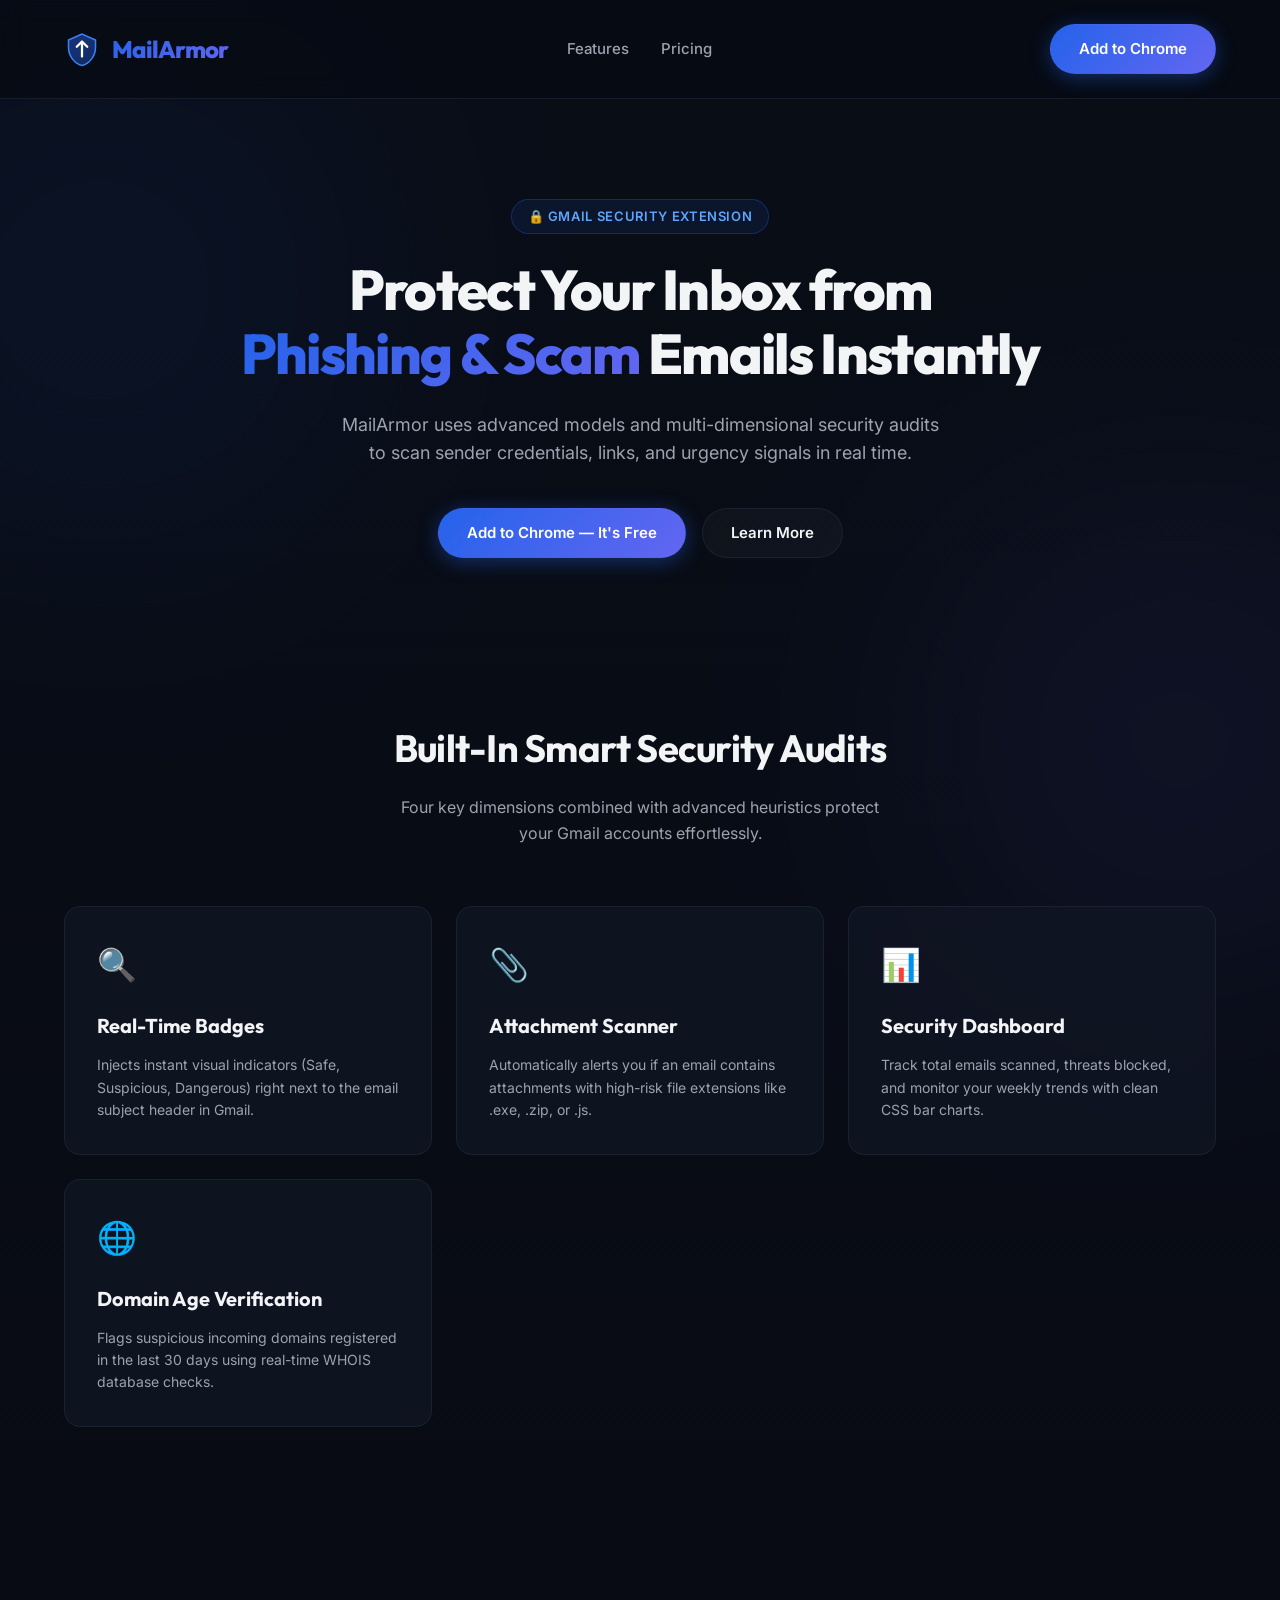
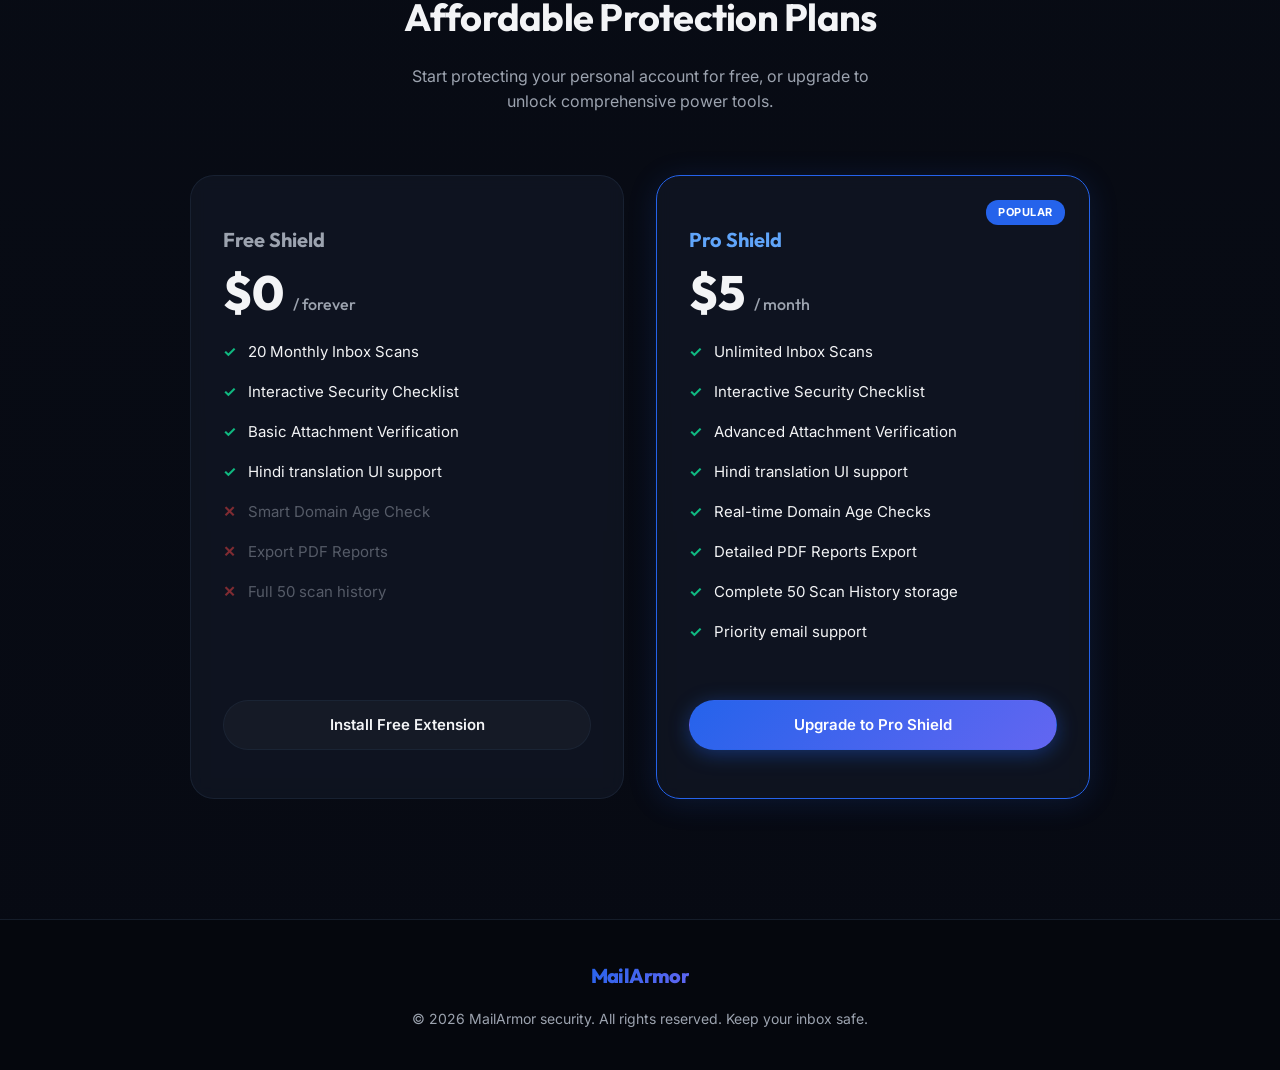
==== docs/index.html @ 64c12f0b "Initial commit: MailArmor extension and backend" ====
<!DOCTYPE html>
<html lang="en">
<head>
  <meta charset="UTF-8">
  <meta name="viewport" content="width=device-width, initial-scale=1.0">
  <title>MailArmor | Shield Your Gmail Inbox From Phishing</title>
  <!-- Google Fonts: Inter & Outfit -->
  <link rel="preconnect" href="https://fonts.googleapis.com">
  <link rel="preconnect" href="https://fonts.gstatic.com" crossorigin>
  <link href="https://fonts.googleapis.com/css2?family=Inter:wght@300;400;500;600;700&family=Outfit:wght@400;600;700;800&display=swap" rel="stylesheet">
  
  <style>
    /* Styling tokens */
    :root {
      --font-main: 'Inter', sans-serif;
      --font-display: 'Outfit', sans-serif;
      --bg-dark: #070a13;
      --bg-card: rgba(18, 24, 38, 0.7);
      --primary: #2563eb;
      --primary-glow: rgba(37, 99, 235, 0.4);
      --accent: #6366f1;
      --accent-glow: rgba(99, 102, 241, 0.3);
      --text-main: #f3f4f6;
      --text-muted: #9ca3af;
      --border: rgba(33, 44, 62, 0.6);
      --gradient-primary: linear-gradient(135deg, #2563eb 0%, #6366f1 100%);
      --gradient-dark: linear-gradient(180deg, #090d16 0%, #070a13 100%);
      --radius-lg: 24px;
      --radius-md: 16px;
      --transition: all 0.3s cubic-bezier(0.4, 0, 0.2, 1);
    }

    * {
      box-sizing: border-box;
      margin: 0;
      padding: 0;
      scroll-behavior: smooth;
    }

    body {
      background-color: var(--bg-dark);
      background-image: var(--gradient-dark);
      color: var(--text-main);
      font-family: var(--font-main);
      line-height: 1.6;
      overflow-x: hidden;
    }

    /* Glow overlays for premium aesthetics */
    .glow-blob {
      position: absolute;
      width: 400px;
      height: 400px;
      border-radius: 50%;
      background: var(--primary);
      filter: blur(150px);
      opacity: 0.15;
      pointer-events: none;
      z-index: 0;
    }
    .blob-1 { top: 10%; left: -100px; }
    .blob-2 { top: 60%; right: -100px; background: var(--accent); }

    /* Container */
    .container {
      width: 100%;
      max-width: 1200px;
      margin: 0 auto;
      padding: 0 24px;
      position: relative;
      z-index: 1;
    }

    /* Header styling */
    header {
      padding: 24px 0;
      border-bottom: 1px solid var(--border);
      backdrop-filter: blur(12px);
      position: sticky;
      top: 0;
      z-index: 100;
      background: rgba(7, 10, 19, 0.8);
    }

    .header-nav {
      display: flex;
      justify-content: space-between;
      align-items: center;
    }

    .brand {
      display: flex;
      align-items: center;
      gap: 12px;
      text-decoration: none;
    }

    .brand-logo {
      width: 36px;
      height: 36px;
    }

    .brand-name {
      font-family: var(--font-display);
      font-size: 24px;
      font-weight: 800;
      background: var(--gradient-primary);
      -webkit-background-clip: text;
      -webkit-text-fill-color: transparent;
      letter-spacing: -0.03em;
    }

    .nav-links {
      display: flex;
      gap: 32px;
      list-style: none;
    }

    .nav-links a {
      color: var(--text-muted);
      text-decoration: none;
      font-weight: 500;
      font-size: 15px;
      transition: var(--transition);
    }

    .nav-links a:hover {
      color: var(--text-main);
    }

    .btn {
      display: inline-flex;
      align-items: center;
      justify-content: center;
      padding: 12px 28px;
      font-size: 15px;
      font-weight: 600;
      border-radius: 30px;
      text-decoration: none;
      transition: var(--transition);
      cursor: pointer;
      border: 1px solid transparent;
    }

    .btn-primary {
      background: var(--gradient-primary);
      color: #fff;
      box-shadow: 0 4px 20px var(--primary-glow);
    }

    .btn-primary:hover {
      transform: translateY(-2px);
      box-shadow: 0 8px 30px var(--primary-glow);
    }

    .btn-outline {
      border-color: var(--border);
      background: rgba(255, 255, 255, 0.03);
      color: var(--text-main);
    }

    .btn-outline:hover {
      background: rgba(255, 255, 255, 0.08);
      border-color: var(--text-muted);
      transform: translateY(-2px);
    }

    /* Hero Section */
    .hero {
      padding: 100px 0 80px;
      text-align: center;
    }

    .hero-tag {
      display: inline-flex;
      align-items: center;
      gap: 8px;
      padding: 6px 16px;
      background: rgba(37, 99, 235, 0.1);
      border: 1px solid rgba(37, 99, 235, 0.3);
      border-radius: 20px;
      font-size: 13px;
      font-weight: 600;
      color: #60a5fa;
      margin-bottom: 24px;
      text-transform: uppercase;
      letter-spacing: 0.05em;
    }

    .hero-title {
      font-family: var(--font-display);
      font-size: 56px;
      font-weight: 800;
      line-height: 1.15;
      letter-spacing: -0.03em;
      max-width: 800px;
      margin: 0 auto 24px;
    }

    .hero-title span {
      background: var(--gradient-primary);
      -webkit-background-clip: text;
      -webkit-text-fill-color: transparent;
    }

    .hero-desc {
      font-size: 18px;
      color: var(--text-muted);
      max-width: 600px;
      margin: 0 auto 40px;
    }

    .hero-cta {
      display: flex;
      justify-content: center;
      gap: 16px;
    }

    /* Features Section */
    .features {
      padding: 80px 0;
    }

    .section-header {
      text-align: center;
      margin-bottom: 60px;
    }

    .section-title {
      font-family: var(--font-display);
      font-size: 38px;
      font-weight: 700;
      letter-spacing: -0.02em;
      margin-bottom: 16px;
    }

    .section-desc {
      font-size: 16px;
      color: var(--text-muted);
      max-width: 500px;
      margin: 0 auto;
    }

    .features-grid {
      display: grid;
      grid-template-columns: repeat(auto-fit, minmax(280px, 1fr));
      gap: 24px;
    }

    .feature-card {
      background: var(--bg-card);
      border: 1px solid var(--border);
      border-radius: var(--radius-md);
      padding: 32px;
      transition: var(--transition);
      backdrop-filter: blur(8px);
      position: relative;
      overflow: hidden;
    }

    .feature-card::before {
      content: '';
      position: absolute;
      top: 0;
      left: 0;
      width: 100%;
      height: 2px;
      background: var(--gradient-primary);
      opacity: 0;
      transition: var(--transition);
    }

    .feature-card:hover {
      transform: translateY(-6px);
      border-color: rgba(99, 102, 241, 0.4);
      box-shadow: 0 12px 30px rgba(0, 0, 0, 0.4);
    }

    .feature-card:hover::before {
      opacity: 1;
    }

    .feature-icon {
      font-size: 32px;
      margin-bottom: 20px;
    }

    .feature-card-title {
      font-family: var(--font-display);
      font-size: 20px;
      font-weight: 700;
      margin-bottom: 12px;
    }

    .feature-card-desc {
      color: var(--text-muted);
      font-size: 14px;
    }

    /* Pricing Section */
    .pricing {
      padding: 80px 0 120px;
    }

    .pricing-grid {
      display: grid;
      grid-template-columns: repeat(auto-fit, minmax(320px, 1fr));
      gap: 32px;
      max-width: 900px;
      margin: 0 auto;
    }

    .pricing-card {
      background: var(--bg-card);
      border: 1px solid var(--border);
      border-radius: var(--radius-lg);
      padding: 48px 32px;
      position: relative;
      display: flex;
      flex-direction: column;
      backdrop-filter: blur(8px);
      transition: var(--transition);
    }

    .pricing-card:hover {
      border-color: rgba(99, 102, 241, 0.3);
      box-shadow: 0 12px 30px rgba(0, 0, 0, 0.3);
    }

    .pricing-card.premium-tier {
      border-color: var(--primary);
      box-shadow: 0 4px 30px rgba(37, 99, 235, 0.15);
    }

    .pricing-card.premium-tier::after {
      content: 'POPULAR';
      position: absolute;
      top: 24px;
      right: 24px;
      background: var(--primary);
      color: #fff;
      font-size: 11px;
      font-weight: 700;
      padding: 4px 12px;
      border-radius: 12px;
      letter-spacing: 0.05em;
    }

    .tier-name {
      font-family: var(--font-display);
      font-size: 20px;
      font-weight: 700;
      color: var(--text-muted);
      margin-bottom: 12px;
    }

    .pricing-card.premium-tier .tier-name {
      color: #60a5fa;
    }

    .tier-price {
      font-family: var(--font-display);
      font-size: 48px;
      font-weight: 800;
      line-height: 1;
      margin-bottom: 24px;
    }

    .tier-price span {
      font-size: 16px;
      font-weight: 500;
      color: var(--text-muted);
    }

    .tier-features {
      list-style: none;
      margin-bottom: 40px;
      flex-grow: 1;
    }

    .tier-features li {
      margin-bottom: 16px;
      font-size: 15px;
      color: var(--text-main);
      display: flex;
      align-items: center;
      gap: 12px;
    }

    .tier-features li::before {
      content: '✓';
      color: #10b981;
      font-weight: 700;
    }

    .pricing-card.free-tier .tier-features li.pro-only {
      color: var(--text-muted);
      opacity: 0.5;
    }

    .pricing-card.free-tier .tier-features li.pro-only::before {
      content: '✕';
      color: #ef4444;
    }

    /* Footer styling */
    footer {
      border-top: 1px solid var(--border);
      padding: 40px 0;
      text-align: center;
      color: var(--text-muted);
      font-size: 14px;
      background: rgba(5, 7, 13, 0.9);
    }

    footer p {
      margin-top: 12px;
    }

    /* Responsive adjustments */
    @media (max-width: 768px) {
      .hero-title {
        font-size: 40px;
      }
      .nav-links {
        display: none;
      }
      .pricing-grid {
        grid-template-columns: 1fr;
      }
    }
  </style>
</head>
<body>
  <div class="glow-blob blob-1"></div>
  <div class="glow-blob blob-2"></div>

  <!-- Header Area -->
  <header>
    <div class="container header-nav">
      <a href="#" class="brand">
        <!-- We use an inline SVG for the logo that fits dark theme perfectly -->
        <svg class="brand-logo" viewBox="0 0 48 48" fill="none" xmlns="http://www.w3.org/2000/svg">
          <path d="M24 4L6 12V22C6 33 13.7 43.3 24 46C34.3 43.3 42 33 42 22V12L24 4Z" fill="url(#logo-grad)" stroke="#3b82f6" stroke-width="2"/>
          <path d="M24 14V34M17 21L24 14L31 21" stroke="#ffffff" stroke-width="3" stroke-linecap="round" stroke-linejoin="round"/>
          <defs>
            <linearGradient id="logo-grad" x1="6" y1="4" x2="42" y2="46" gradientUnits="userSpaceOnUse">
              <stop stop-color="#1e3a8a" stop-opacity="0.8"/>
              <stop offset="1" stop-color="#2563eb" stop-opacity="0.3"/>
            </linearGradient>
          </defs>
        </svg>
        <span class="brand-name">MailArmor</span>
      </a>
      
      <ul class="nav-links">
        <li><a href="#features">Features</a></li>
        <li><a href="#pricing">Pricing</a></li>
      </ul>

      <a href="#pricing" class="btn btn-primary">Add to Chrome</a>
    </div>
  </header>

  <!-- Hero Section -->
  <section class="hero">
    <div class="container">
      <div class="hero-tag">🔒 Gmail Security Extension</div>
      <h1 class="hero-title">Protect Your Inbox from <span>Phishing & Scam</span> Emails Instantly</h1>
      <p class="hero-desc">
        MailArmor uses advanced models and multi-dimensional security audits to scan sender credentials, links, and urgency signals in real time.
      </p>
      <div class="hero-cta">
        <a href="#pricing" class="btn btn-primary">Add to Chrome — It's Free</a>
        <a href="#features" class="btn btn-outline">Learn More</a>
      </div>
    </div>
  </section>

  <!-- Features Section -->
  <section id="features" class="features">
    <div class="container">
      <div class="section-header">
        <h2 class="section-title">Built-In Smart Security Audits</h2>
        <p class="section-desc">Four key dimensions combined with advanced heuristics protect your Gmail accounts effortlessly.</p>
      </div>

      <div class="features-grid">
        <!-- Feature 1 -->
        <div class="feature-card">
          <div class="feature-icon">🔍</div>
          <h3 class="feature-card-title">Real-Time Badges</h3>
          <p class="feature-card-desc">Injects instant visual indicators (Safe, Suspicious, Dangerous) right next to the email subject header in Gmail.</p>
        </div>

        <!-- Feature 2 -->
        <div class="feature-card">
          <div class="feature-icon">📎</div>
          <h3 class="feature-card-title">Attachment Scanner</h3>
          <p class="feature-card-desc">Automatically alerts you if an email contains attachments with high-risk file extensions like .exe, .zip, or .js.</p>
        </div>

        <!-- Feature 3 -->
        <div class="feature-card">
          <div class="feature-icon">📊</div>
          <h3 class="feature-card-title">Security Dashboard</h3>
          <p class="feature-card-desc">Track total emails scanned, threats blocked, and monitor your weekly trends with clean CSS bar charts.</p>
        </div>

        <!-- Feature 4 -->
        <div class="feature-card">
          <div class="feature-icon">🌐</div>
          <h3 class="feature-card-title">Domain Age Verification</h3>
          <p class="feature-card-desc">Flags suspicious incoming domains registered in the last 30 days using real-time WHOIS database checks.</p>
        </div>
      </div>
    </div>
  </section>

  <!-- Pricing Section -->
  <section id="pricing" class="pricing">
    <div class="container">
      <div class="section-header">
        <h2 class="section-title">Affordable Protection Plans</h2>
        <p class="section-desc">Start protecting your personal account for free, or upgrade to unlock comprehensive power tools.</p>
      </div>

      <div class="pricing-grid">
        <!-- Free Tier -->
        <div class="pricing-card free-tier">
          <h3 class="tier-name">Free Shield</h3>
          <div class="tier-price">$0 <span>/ forever</span></div>
          <ul class="tier-features">
            <li>20 Monthly Inbox Scans</li>
            <li>Interactive Security Checklist</li>
            <li>Basic Attachment Verification</li>
            <li>Hindi translation UI support</li>
            <li class="pro-only">Smart Domain Age Check</li>
            <li class="pro-only">Export PDF Reports</li>
            <li class="pro-only">Full 50 scan history</li>
          </ul>
          <a href="#" class="btn btn-outline" style="margin-top: auto;">Install Free Extension</a>
        </div>

        <!-- Pro Tier -->
        <div class="pricing-card premium-tier">
          <h3 class="tier-name">Pro Shield</h3>
          <div class="tier-price">$5 <span>/ month</span></div>
          <ul class="tier-features">
            <li>Unlimited Inbox Scans</li>
            <li>Interactive Security Checklist</li>
            <li>Advanced Attachment Verification</li>
            <li>Hindi translation UI support</li>
            <li>Real-time Domain Age Checks</li>
            <li>Detailed PDF Reports Export</li>
            <li>Complete 50 Scan History storage</li>
            <li>Priority email support</li>
          </ul>
          <a href="#" class="btn btn-primary" style="margin-top: auto;">Upgrade to Pro Shield</a>
        </div>
      </div>
    </div>
  </section>

  <!-- Footer -->
  <footer>
    <div class="container">
      <div class="brand" style="justify-content: center; margin-bottom: 16px;">
        <span class="brand-name" style="font-size: 20px;">MailArmor</span>
      </div>
      <p>&copy; 2026 MailArmor security. All rights reserved. Keep your inbox safe.</p>
    </div>
  </footer>
</body>
</html>
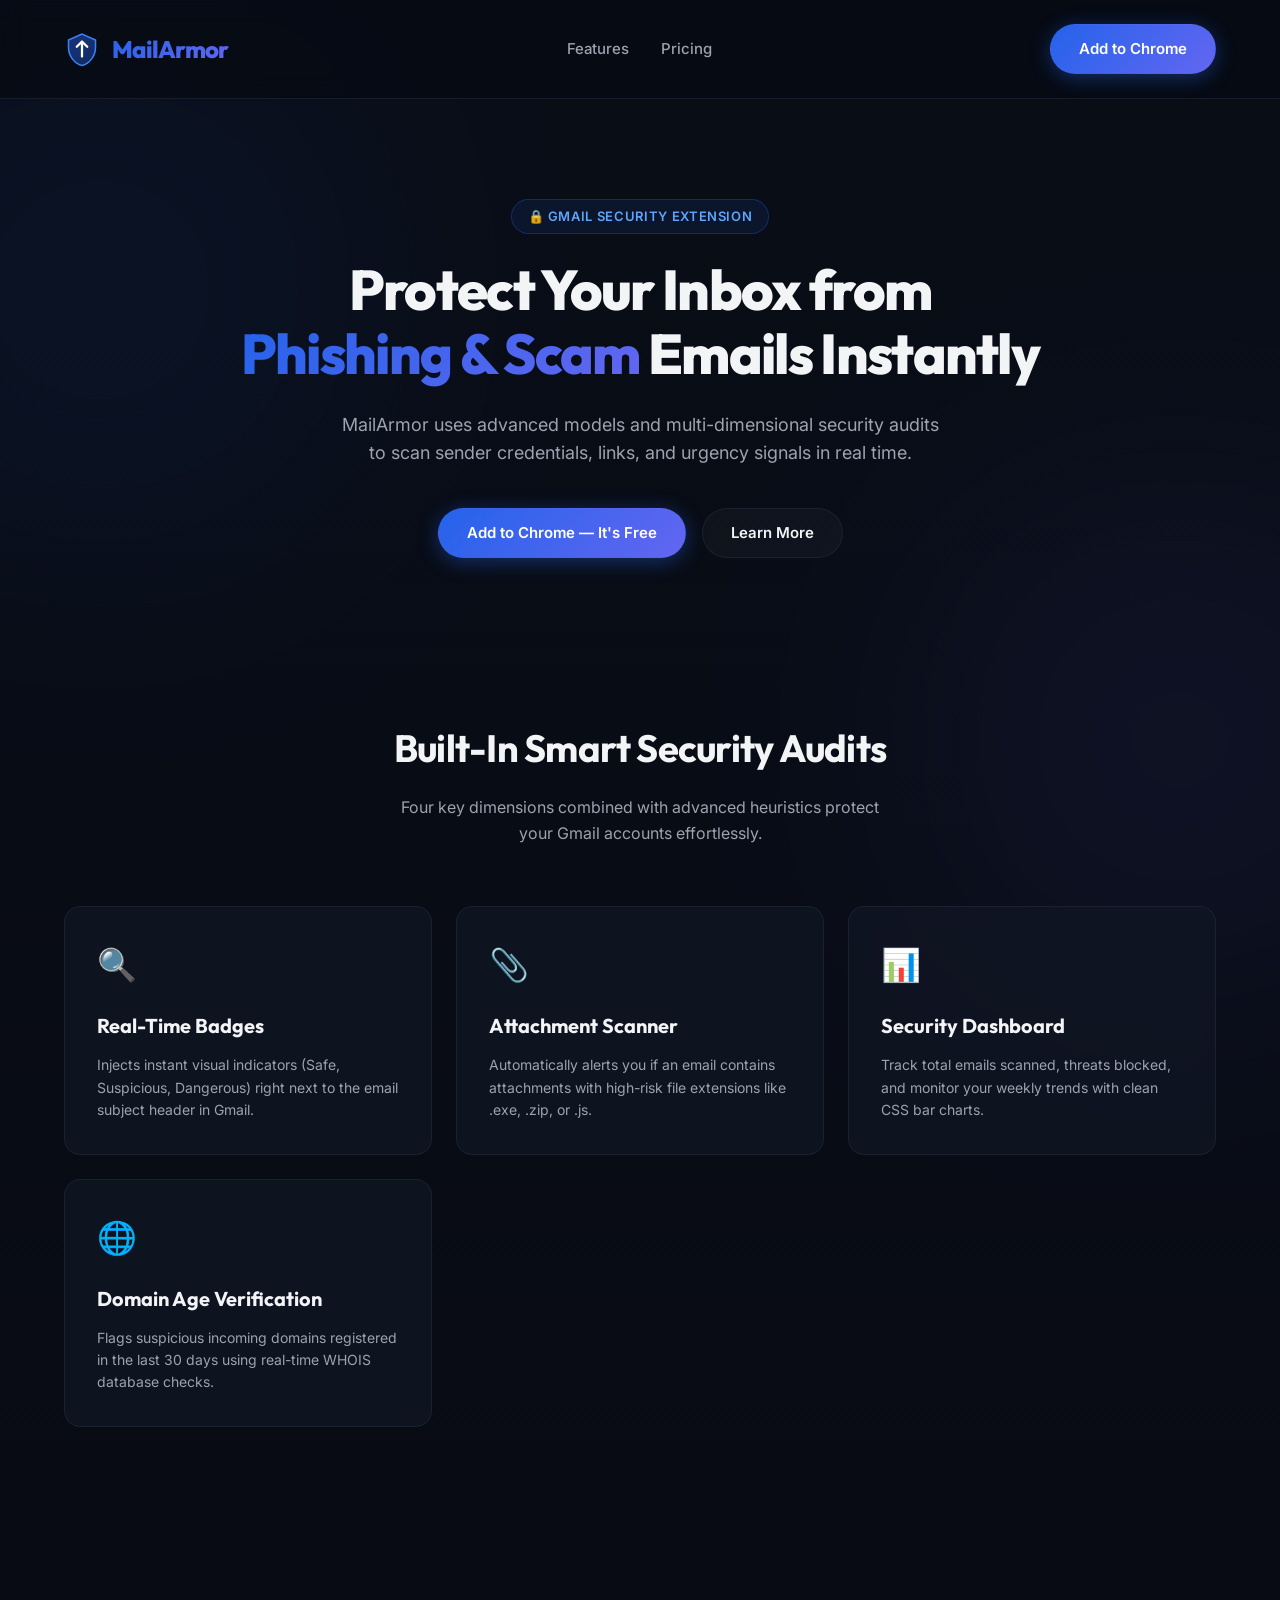
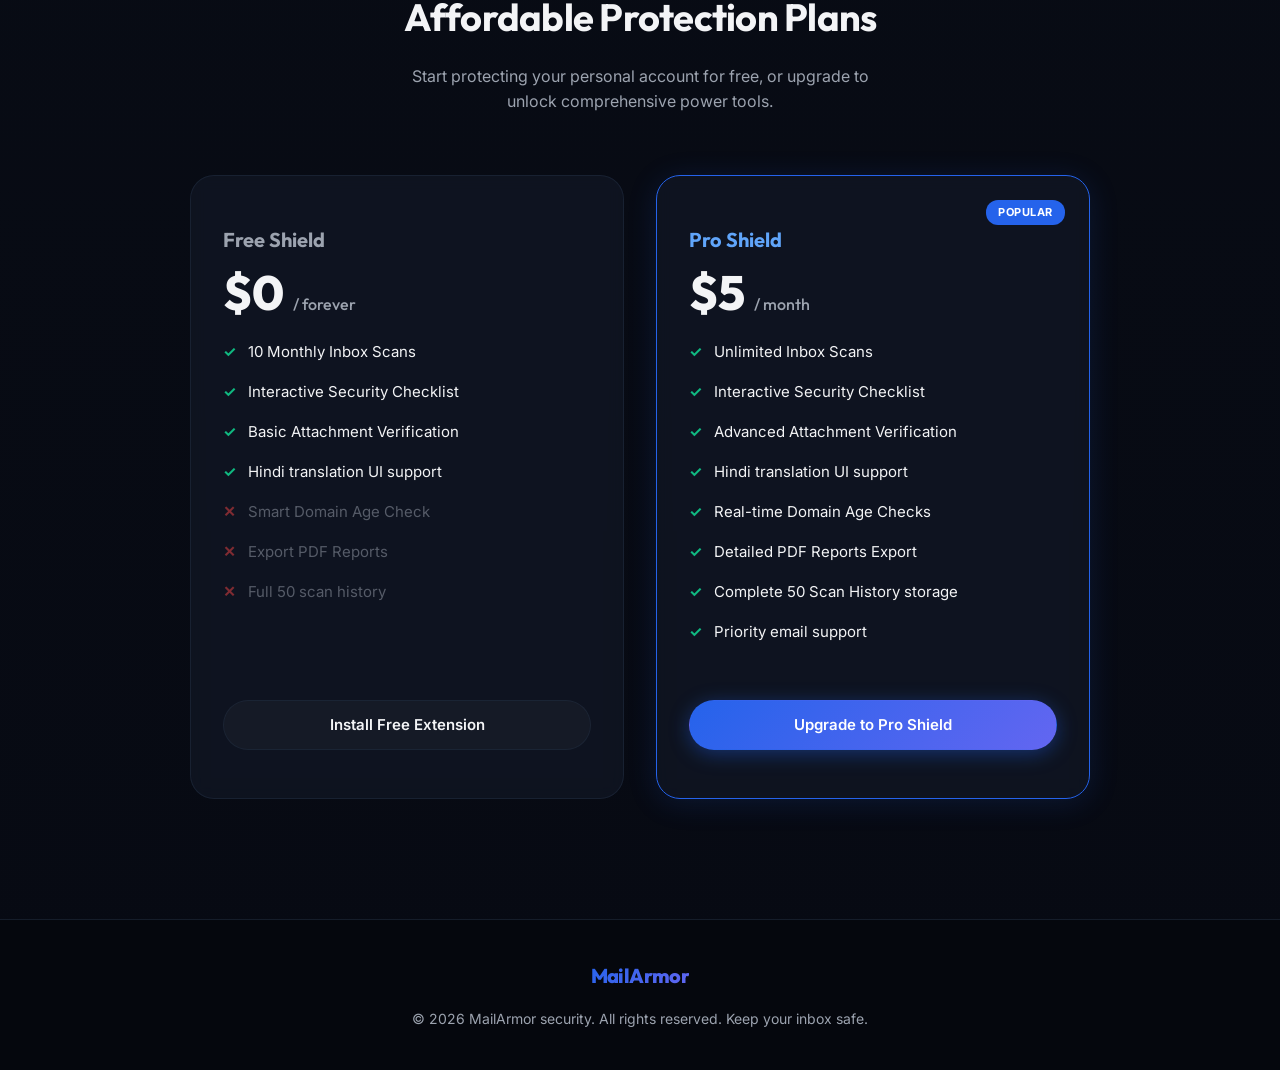
==== commit 3e9f9e2b: "feat: Reduce free scan limit from 20 to 10 across extension and landing page" ====
--- a/docs/index.html
+++ b/docs/index.html
@@ -458,7 +458,7 @@
         <li><a href="#pricing">Pricing</a></li>
       </ul>
 
-      <a href="#pricing" class="btn btn-primary">Add to Chrome</a>
+      <a href="https://chrome.google.com/webstore/detail/mailarmor" target="_blank" class="btn btn-primary">Add to Chrome</a>
     </div>
   </header>
 
@@ -471,7 +471,7 @@
         MailArmor uses advanced models and multi-dimensional security audits to scan sender credentials, links, and urgency signals in real time.
       </p>
       <div class="hero-cta">
-        <a href="#pricing" class="btn btn-primary">Add to Chrome — It's Free</a>
+        <a href="https://chrome.google.com/webstore/detail/mailarmor" target="_blank" class="btn btn-primary">Add to Chrome — It's Free</a>
         <a href="#features" class="btn btn-outline">Learn More</a>
       </div>
     </div>
@@ -531,7 +531,7 @@
           <h3 class="tier-name">Free Shield</h3>
           <div class="tier-price">$0 <span>/ forever</span></div>
           <ul class="tier-features">
-            <li>20 Monthly Inbox Scans</li>
+            <li>10 Monthly Inbox Scans</li>
             <li>Interactive Security Checklist</li>
             <li>Basic Attachment Verification</li>
             <li>Hindi translation UI support</li>
@@ -539,7 +539,7 @@
             <li class="pro-only">Export PDF Reports</li>
             <li class="pro-only">Full 50 scan history</li>
           </ul>
-          <a href="#" class="btn btn-outline" style="margin-top: auto;">Install Free Extension</a>
+          <a href="https://chrome.google.com/webstore/detail/mailarmor" target="_blank" class="btn btn-outline" style="margin-top: auto;">Install Free Extension</a>
         </div>
 
         <!-- Pro Tier -->
@@ -556,7 +556,7 @@
             <li>Complete 50 Scan History storage</li>
             <li>Priority email support</li>
           </ul>
-          <a href="#" class="btn btn-primary" style="margin-top: auto;">Upgrade to Pro Shield</a>
+          <a href="https://mailarmor.gumroad.com/l/pro" target="_blank" class="btn btn-primary" style="margin-top: auto;">Upgrade to Pro Shield</a>
         </div>
       </div>
     </div>
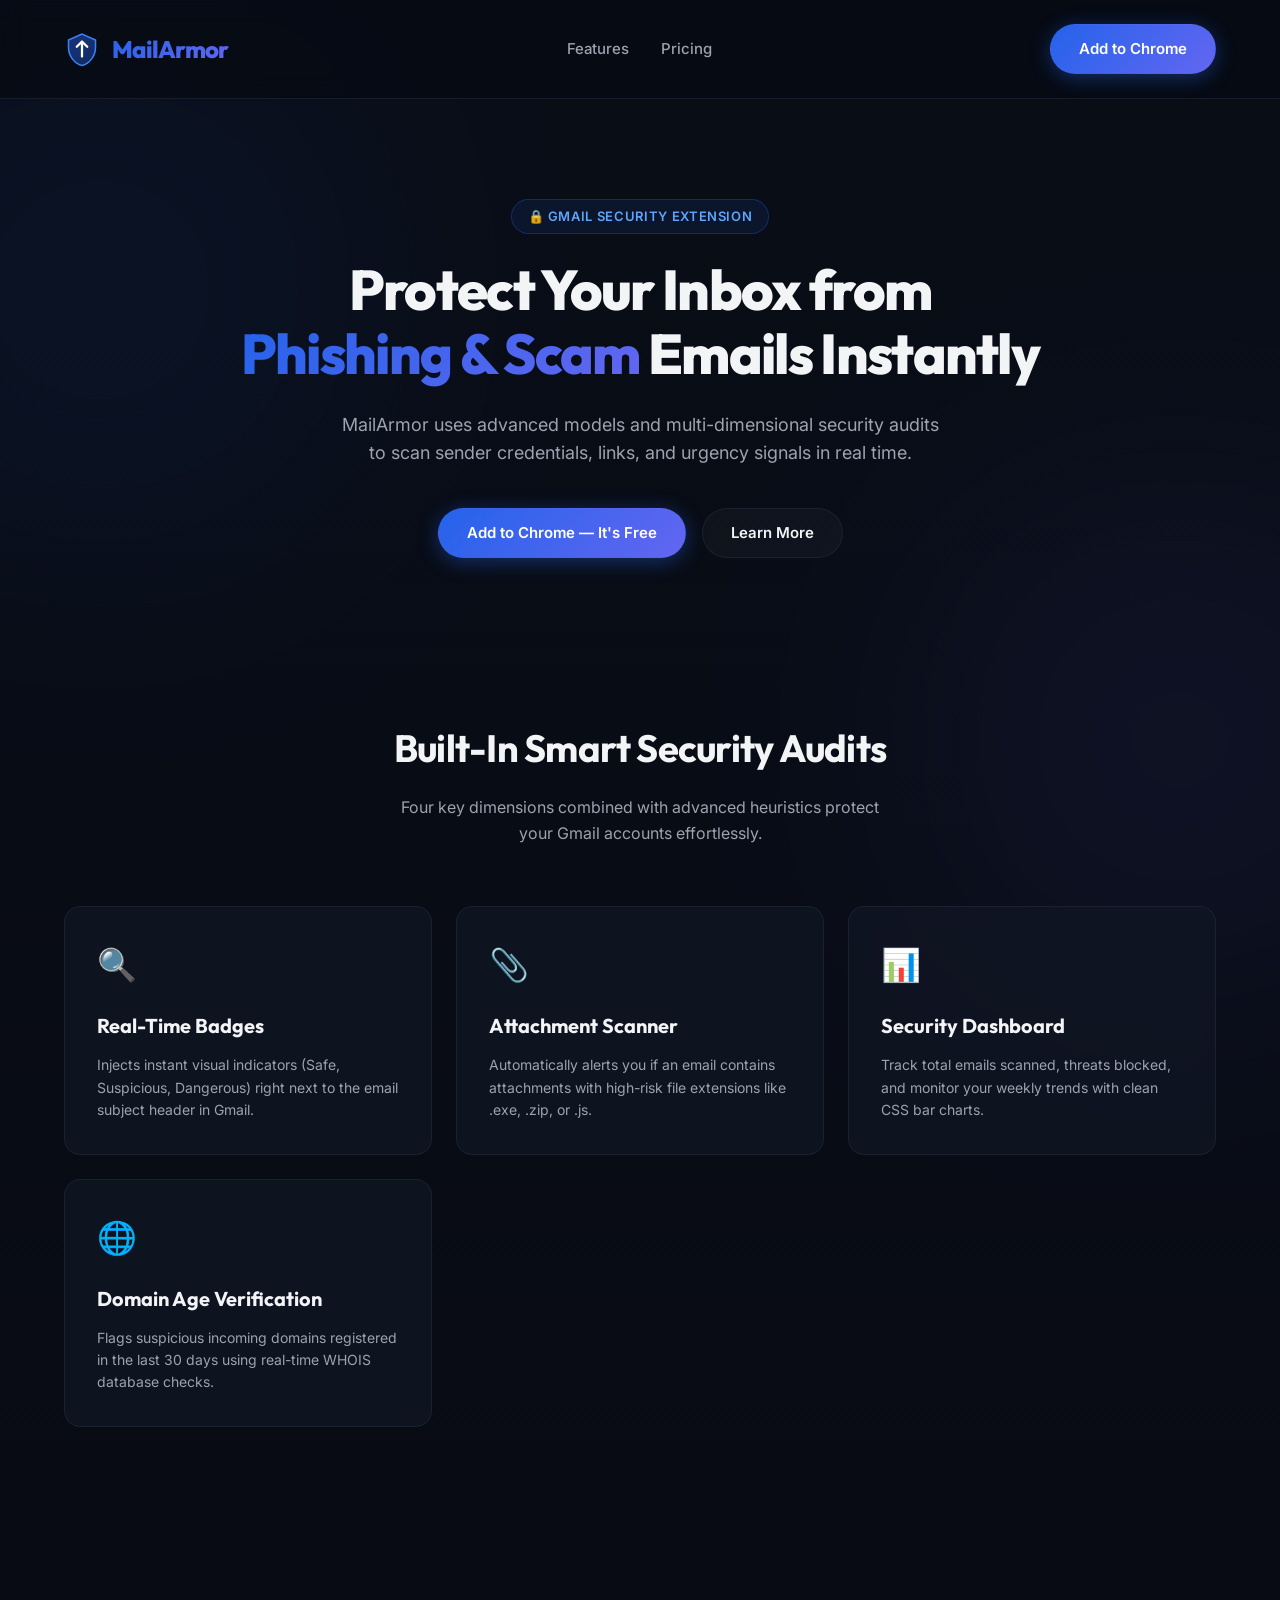
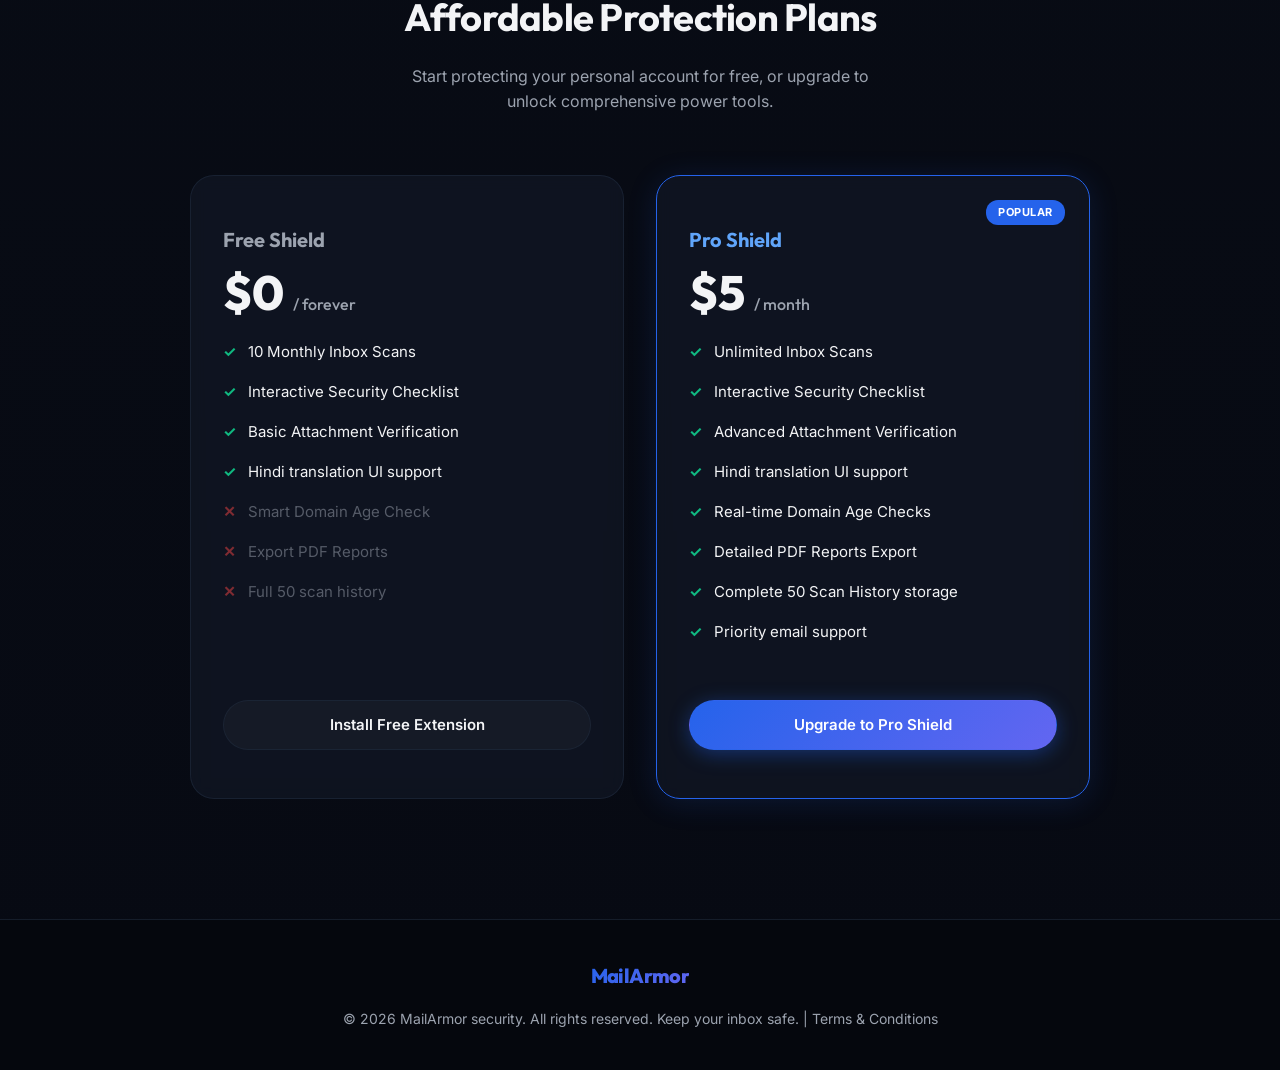
==== commit 9c9370ec: "feat: Add Terms & Conditions page and link in landing page footer" ====
--- a/docs/index.html
+++ b/docs/index.html
@@ -568,7 +568,7 @@
       <div class="brand" style="justify-content: center; margin-bottom: 16px;">
         <span class="brand-name" style="font-size: 20px;">MailArmor</span>
       </div>
-      <p>&copy; 2026 MailArmor security. All rights reserved. Keep your inbox safe.</p>
+      <p>&copy; 2026 MailArmor security. All rights reserved. Keep your inbox safe. | <a href="terms.html" style="color: var(--text-muted); text-decoration: none; transition: var(--transition);" onmouseover="this.style.color='#f3f4f6'" onmouseout="this.style.color='var(--text-muted)'">Terms & Conditions</a></p>
     </div>
   </footer>
 </body>
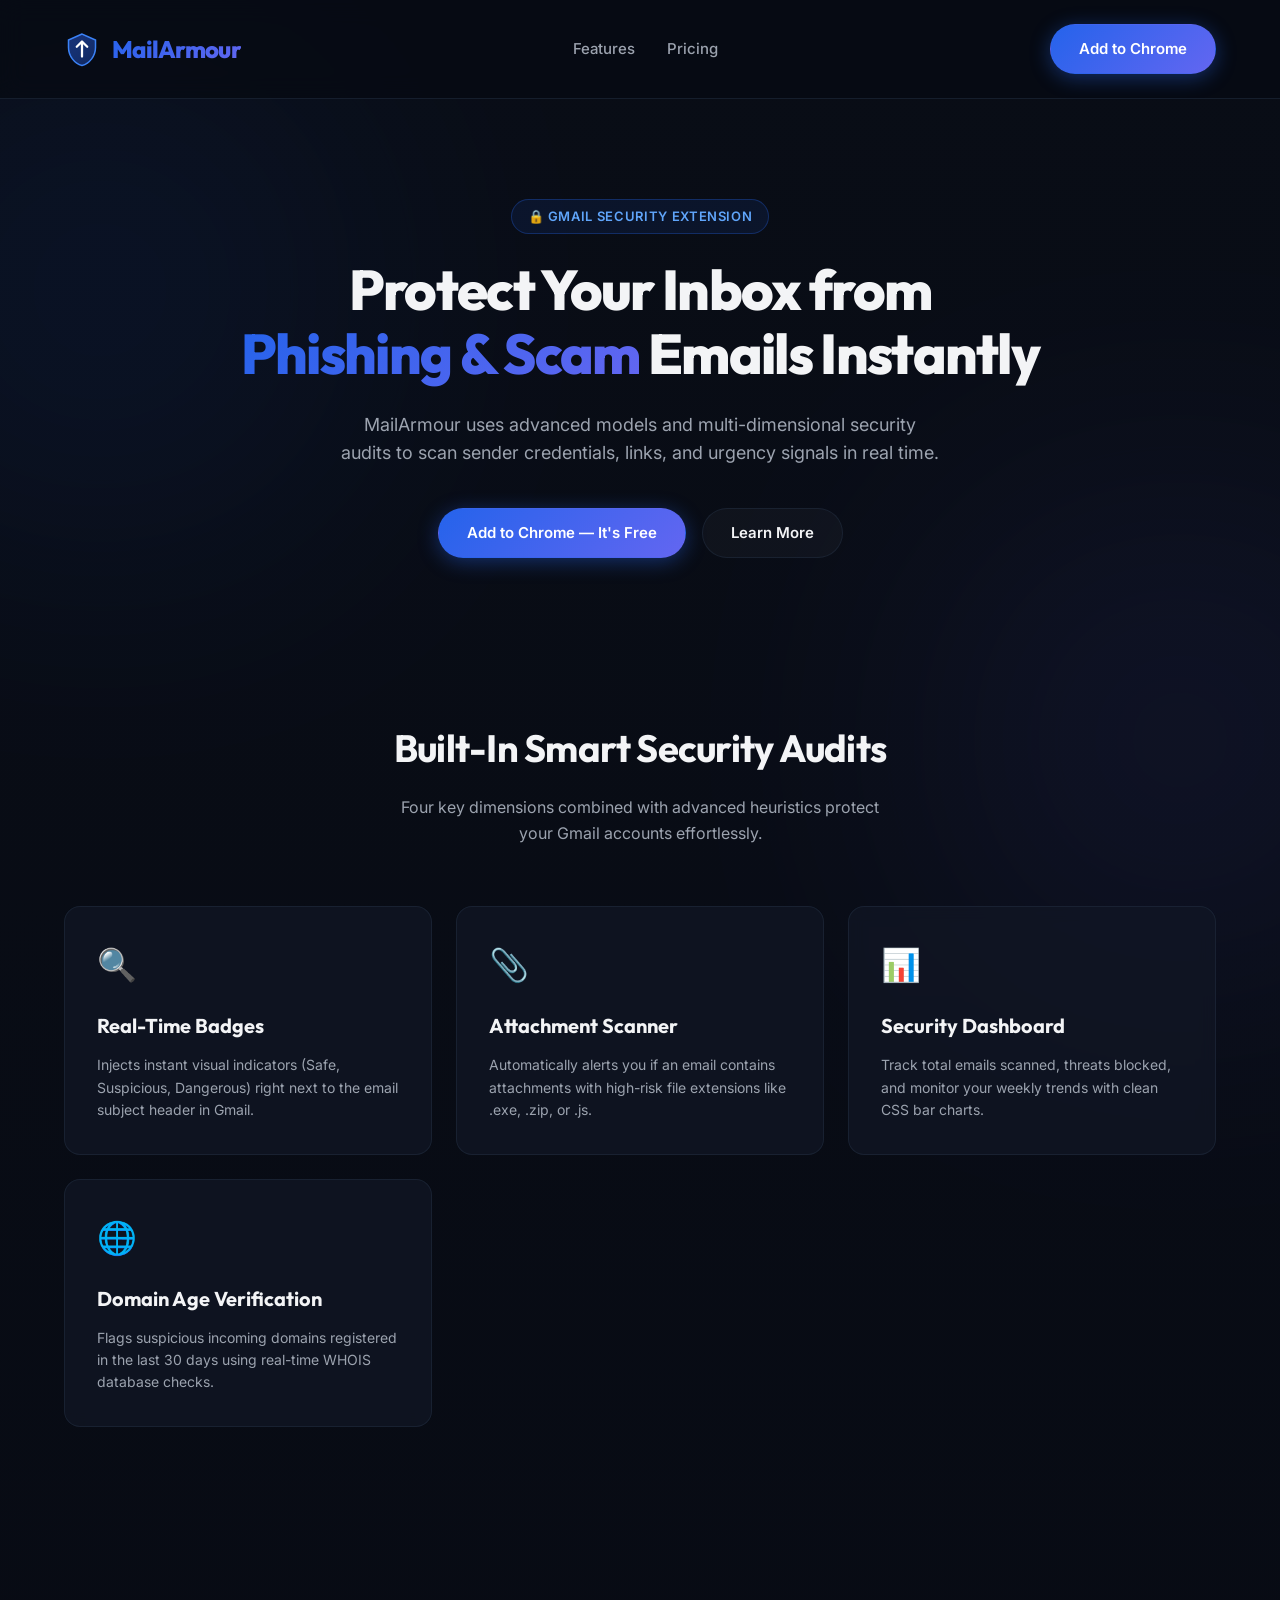
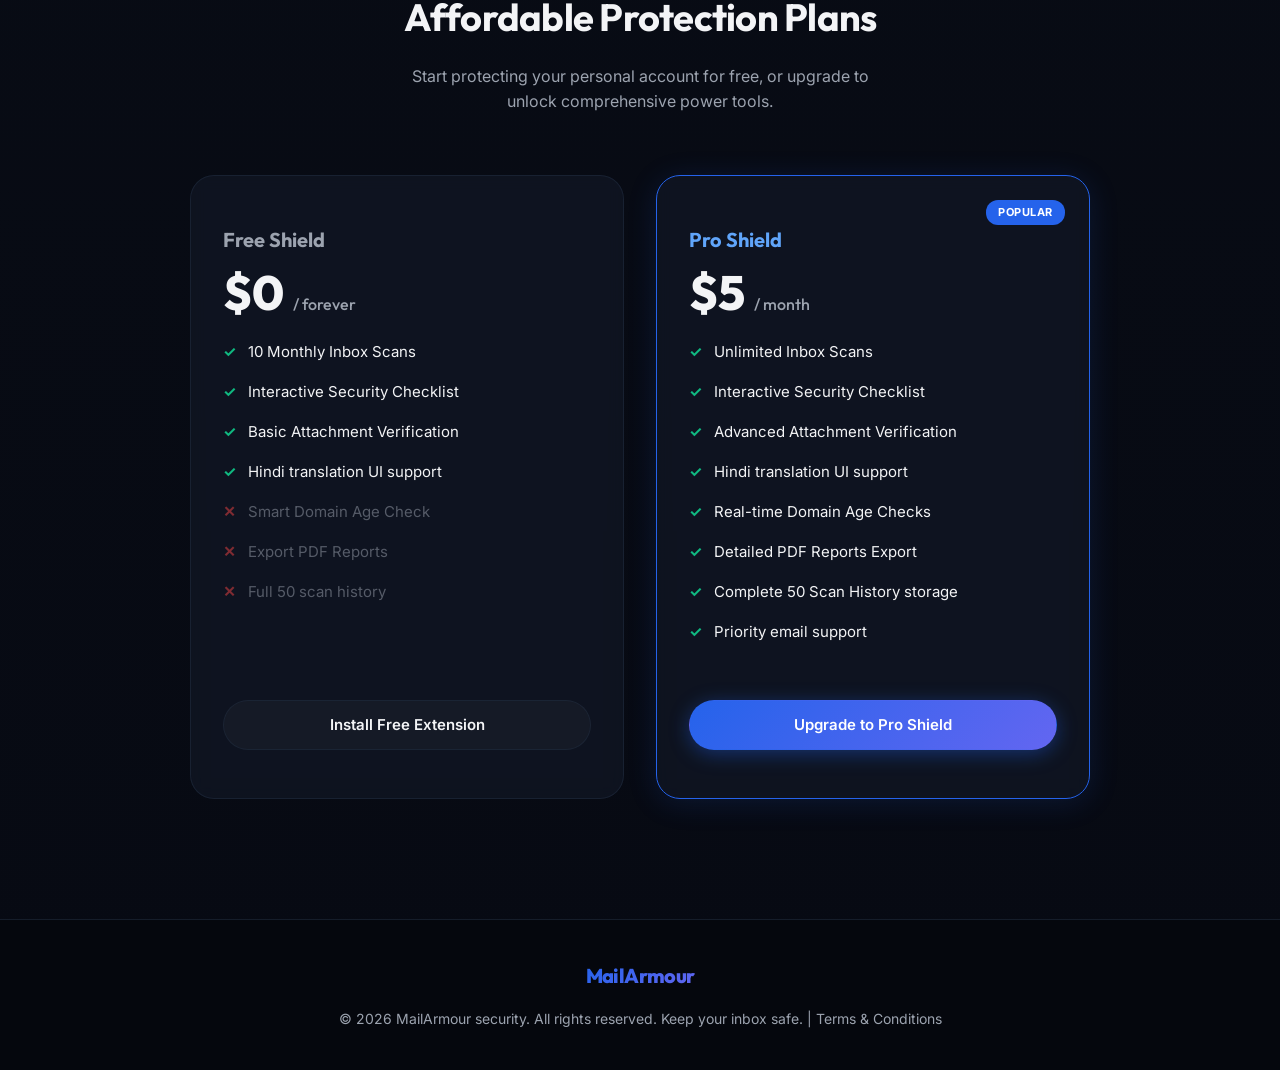
==== commit 2a770e78: "Rename project from MailArmor to MailArmour" ====
--- a/docs/index.html
+++ b/docs/index.html
@@ -3,7 +3,7 @@
 <head>
   <meta charset="UTF-8">
   <meta name="viewport" content="width=device-width, initial-scale=1.0">
-  <title>MailArmor | Shield Your Gmail Inbox From Phishing</title>
+  <title>MailArmour | Shield Your Gmail Inbox From Phishing</title>
   <!-- Google Fonts: Inter & Outfit -->
   <link rel="preconnect" href="https://fonts.googleapis.com">
   <link rel="preconnect" href="https://fonts.gstatic.com" crossorigin>
@@ -450,7 +450,7 @@
             </linearGradient>
           </defs>
         </svg>
-        <span class="brand-name">MailArmor</span>
+        <span class="brand-name">MailArmour</span>
       </a>
       
       <ul class="nav-links">
@@ -458,7 +458,7 @@
         <li><a href="#pricing">Pricing</a></li>
       </ul>
 
-      <a href="https://chrome.google.com/webstore/detail/mailarmor" target="_blank" class="btn btn-primary">Add to Chrome</a>
+      <a href="https://chrome.google.com/webstore/detail/mailarmour" target="_blank" class="btn btn-primary">Add to Chrome</a>
     </div>
   </header>
 
@@ -468,10 +468,10 @@
       <div class="hero-tag">🔒 Gmail Security Extension</div>
       <h1 class="hero-title">Protect Your Inbox from <span>Phishing & Scam</span> Emails Instantly</h1>
       <p class="hero-desc">
-        MailArmor uses advanced models and multi-dimensional security audits to scan sender credentials, links, and urgency signals in real time.
+        MailArmour uses advanced models and multi-dimensional security audits to scan sender credentials, links, and urgency signals in real time.
       </p>
       <div class="hero-cta">
-        <a href="https://chrome.google.com/webstore/detail/mailarmor" target="_blank" class="btn btn-primary">Add to Chrome — It's Free</a>
+        <a href="https://chrome.google.com/webstore/detail/mailarmour" target="_blank" class="btn btn-primary">Add to Chrome — It's Free</a>
         <a href="#features" class="btn btn-outline">Learn More</a>
       </div>
     </div>
@@ -539,7 +539,7 @@
             <li class="pro-only">Export PDF Reports</li>
             <li class="pro-only">Full 50 scan history</li>
           </ul>
-          <a href="https://chrome.google.com/webstore/detail/mailarmor" target="_blank" class="btn btn-outline" style="margin-top: auto;">Install Free Extension</a>
+          <a href="https://chrome.google.com/webstore/detail/mailarmour" target="_blank" class="btn btn-outline" style="margin-top: auto;">Install Free Extension</a>
         </div>
 
         <!-- Pro Tier -->
@@ -556,7 +556,7 @@
             <li>Complete 50 Scan History storage</li>
             <li>Priority email support</li>
           </ul>
-          <a href="https://mailarmor.gumroad.com/l/pro" target="_blank" class="btn btn-primary" style="margin-top: auto;">Upgrade to Pro Shield</a>
+          <a href="https://mailarmour.gumroad.com/l/pro" target="_blank" class="btn btn-primary" style="margin-top: auto;">Upgrade to Pro Shield</a>
         </div>
       </div>
     </div>
@@ -566,9 +566,9 @@
   <footer>
     <div class="container">
       <div class="brand" style="justify-content: center; margin-bottom: 16px;">
-        <span class="brand-name" style="font-size: 20px;">MailArmor</span>
+        <span class="brand-name" style="font-size: 20px;">MailArmour</span>
       </div>
-      <p>&copy; 2026 MailArmor security. All rights reserved. Keep your inbox safe. | <a href="terms.html" style="color: var(--text-muted); text-decoration: none; transition: var(--transition);" onmouseover="this.style.color='#f3f4f6'" onmouseout="this.style.color='var(--text-muted)'">Terms & Conditions</a></p>
+      <p>&copy; 2026 MailArmour security. All rights reserved. Keep your inbox safe. | <a href="terms.html" style="color: var(--text-muted); text-decoration: none; transition: var(--transition);" onmouseover="this.style.color='#f3f4f6'" onmouseout="this.style.color='var(--text-muted)'">Terms & Conditions</a></p>
     </div>
   </footer>
 </body>
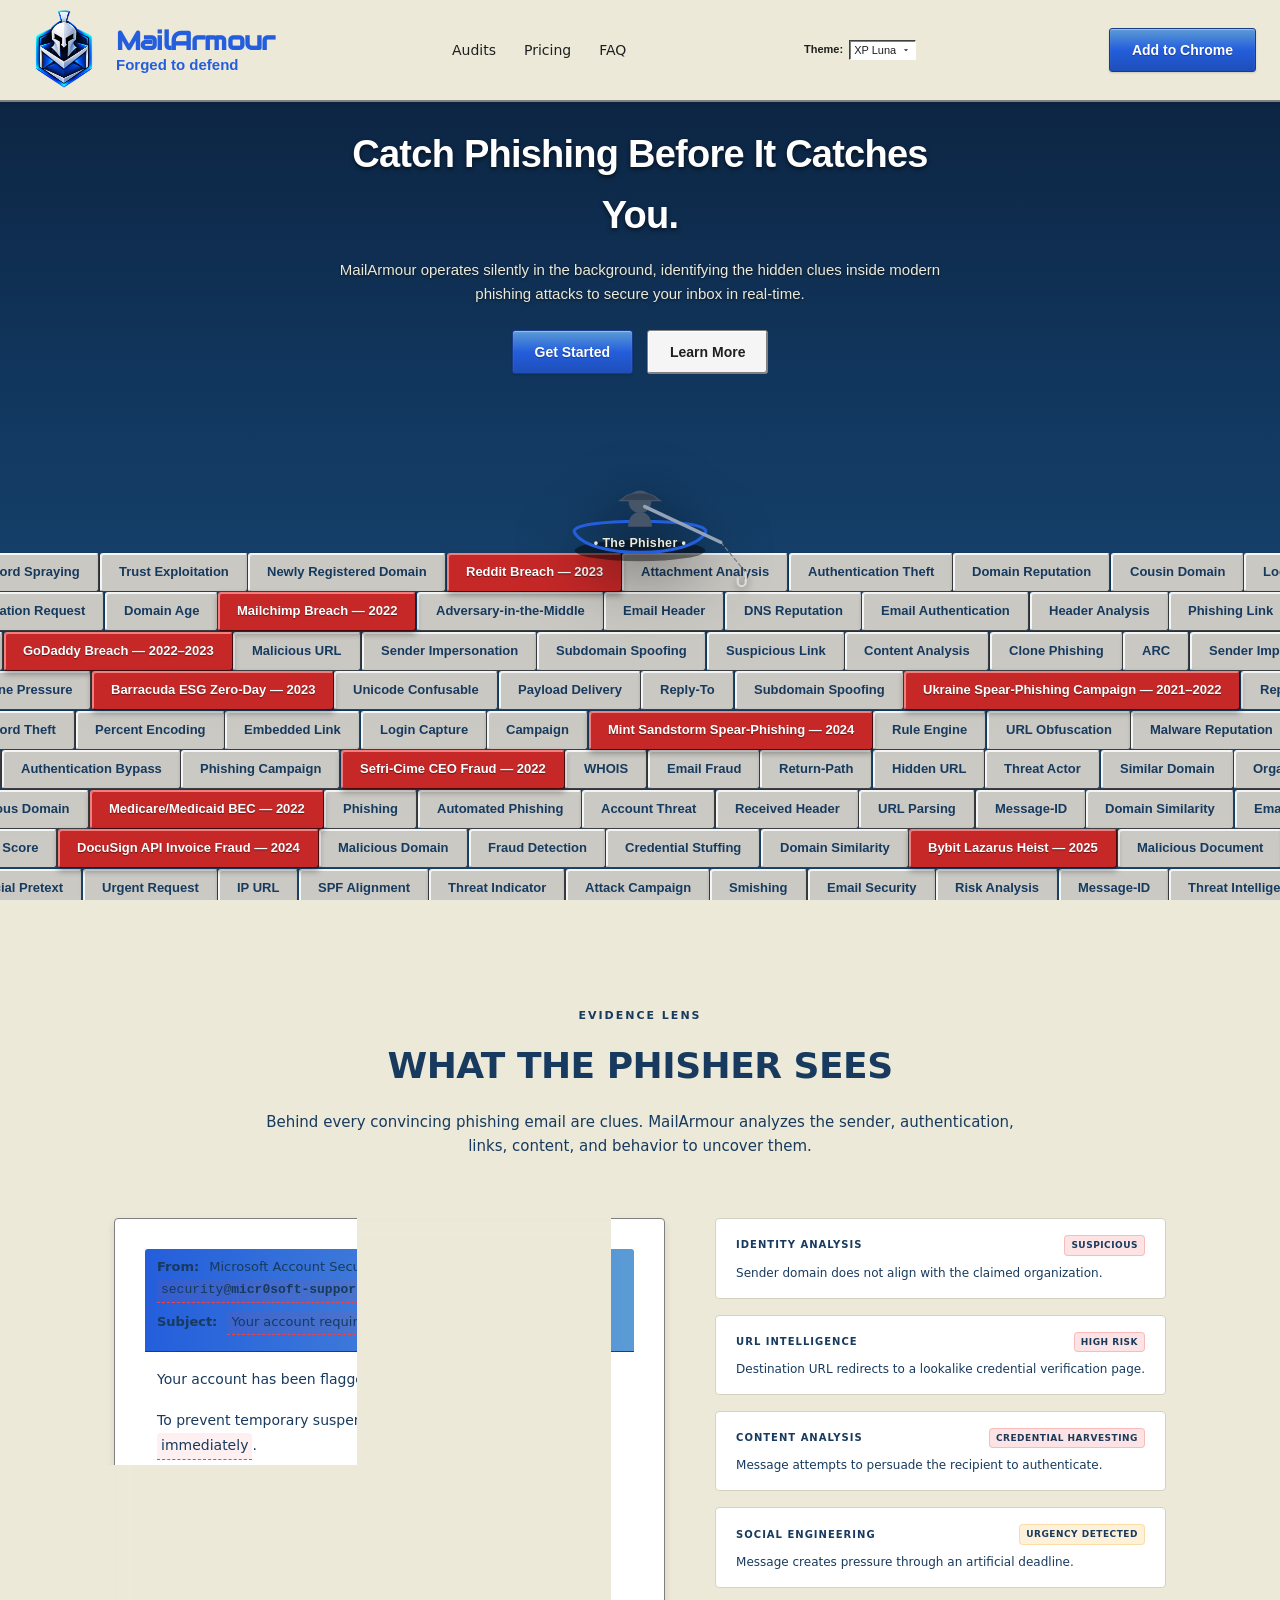
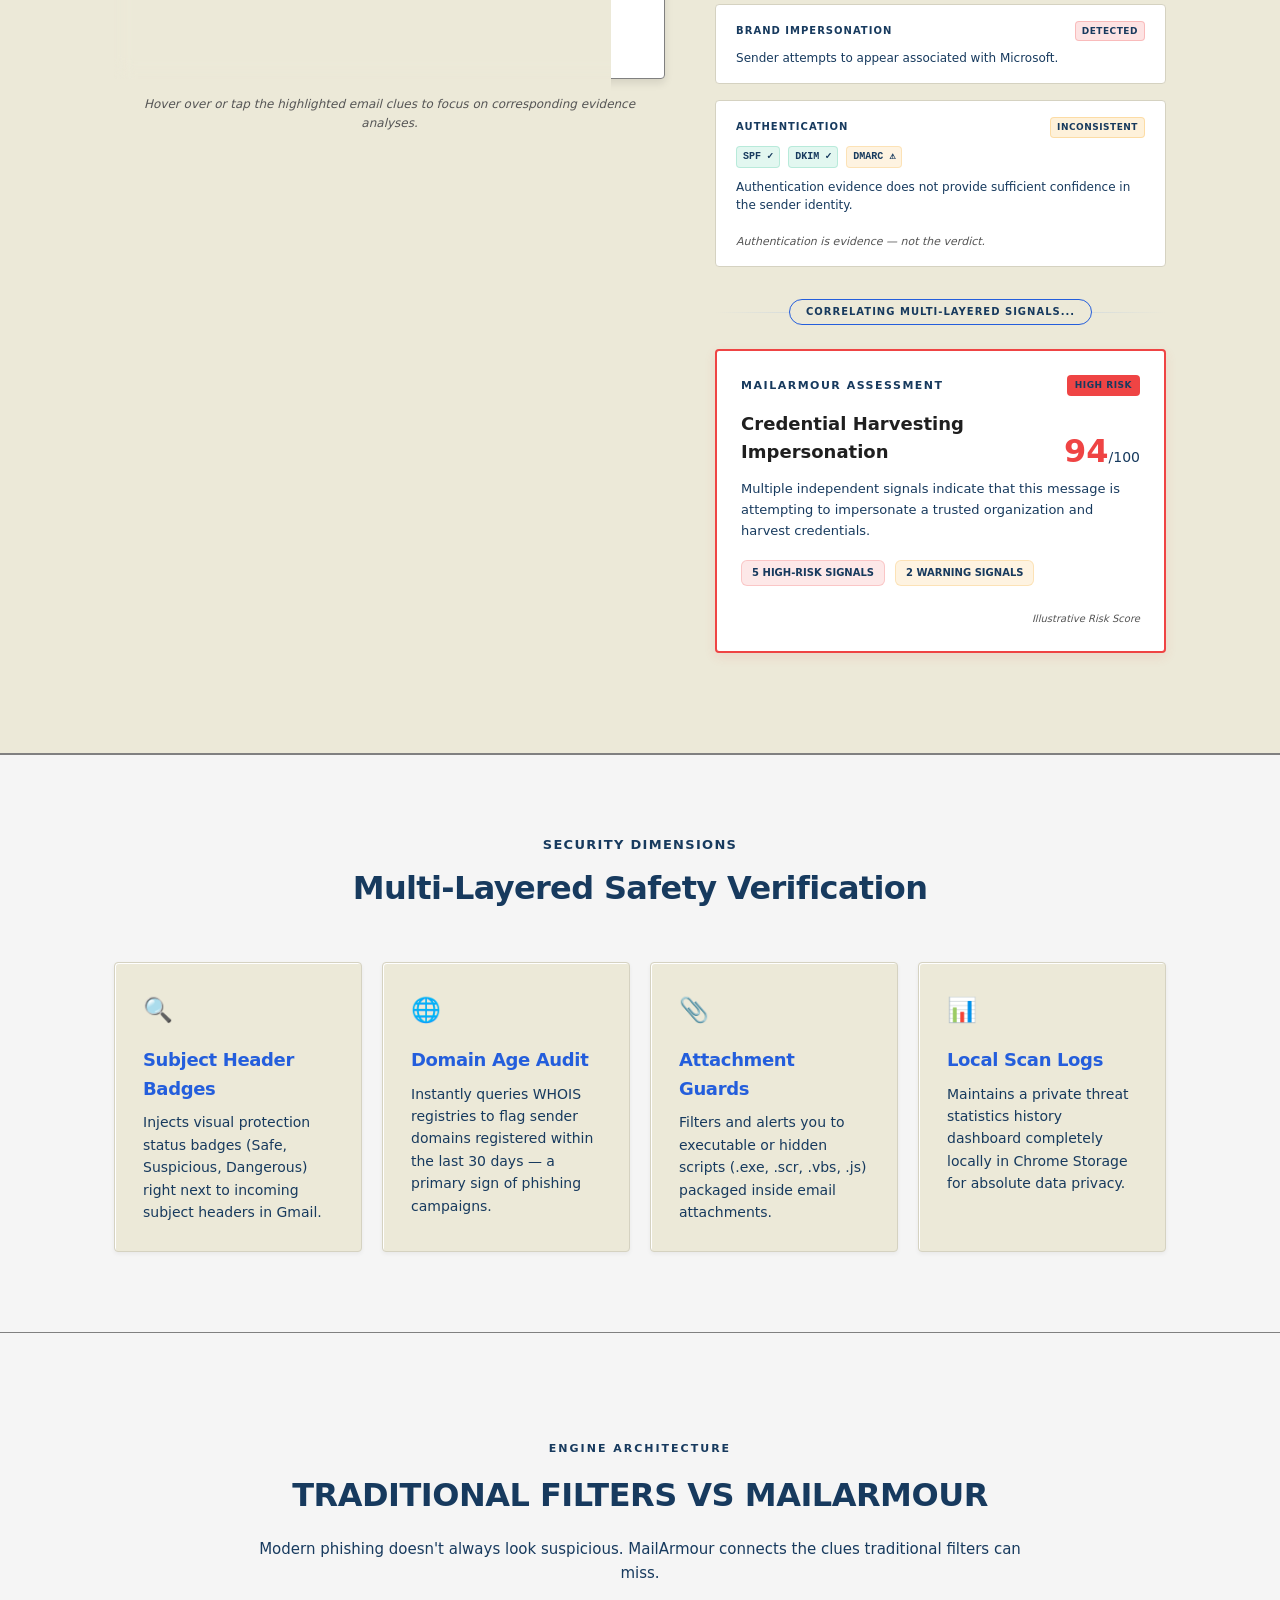
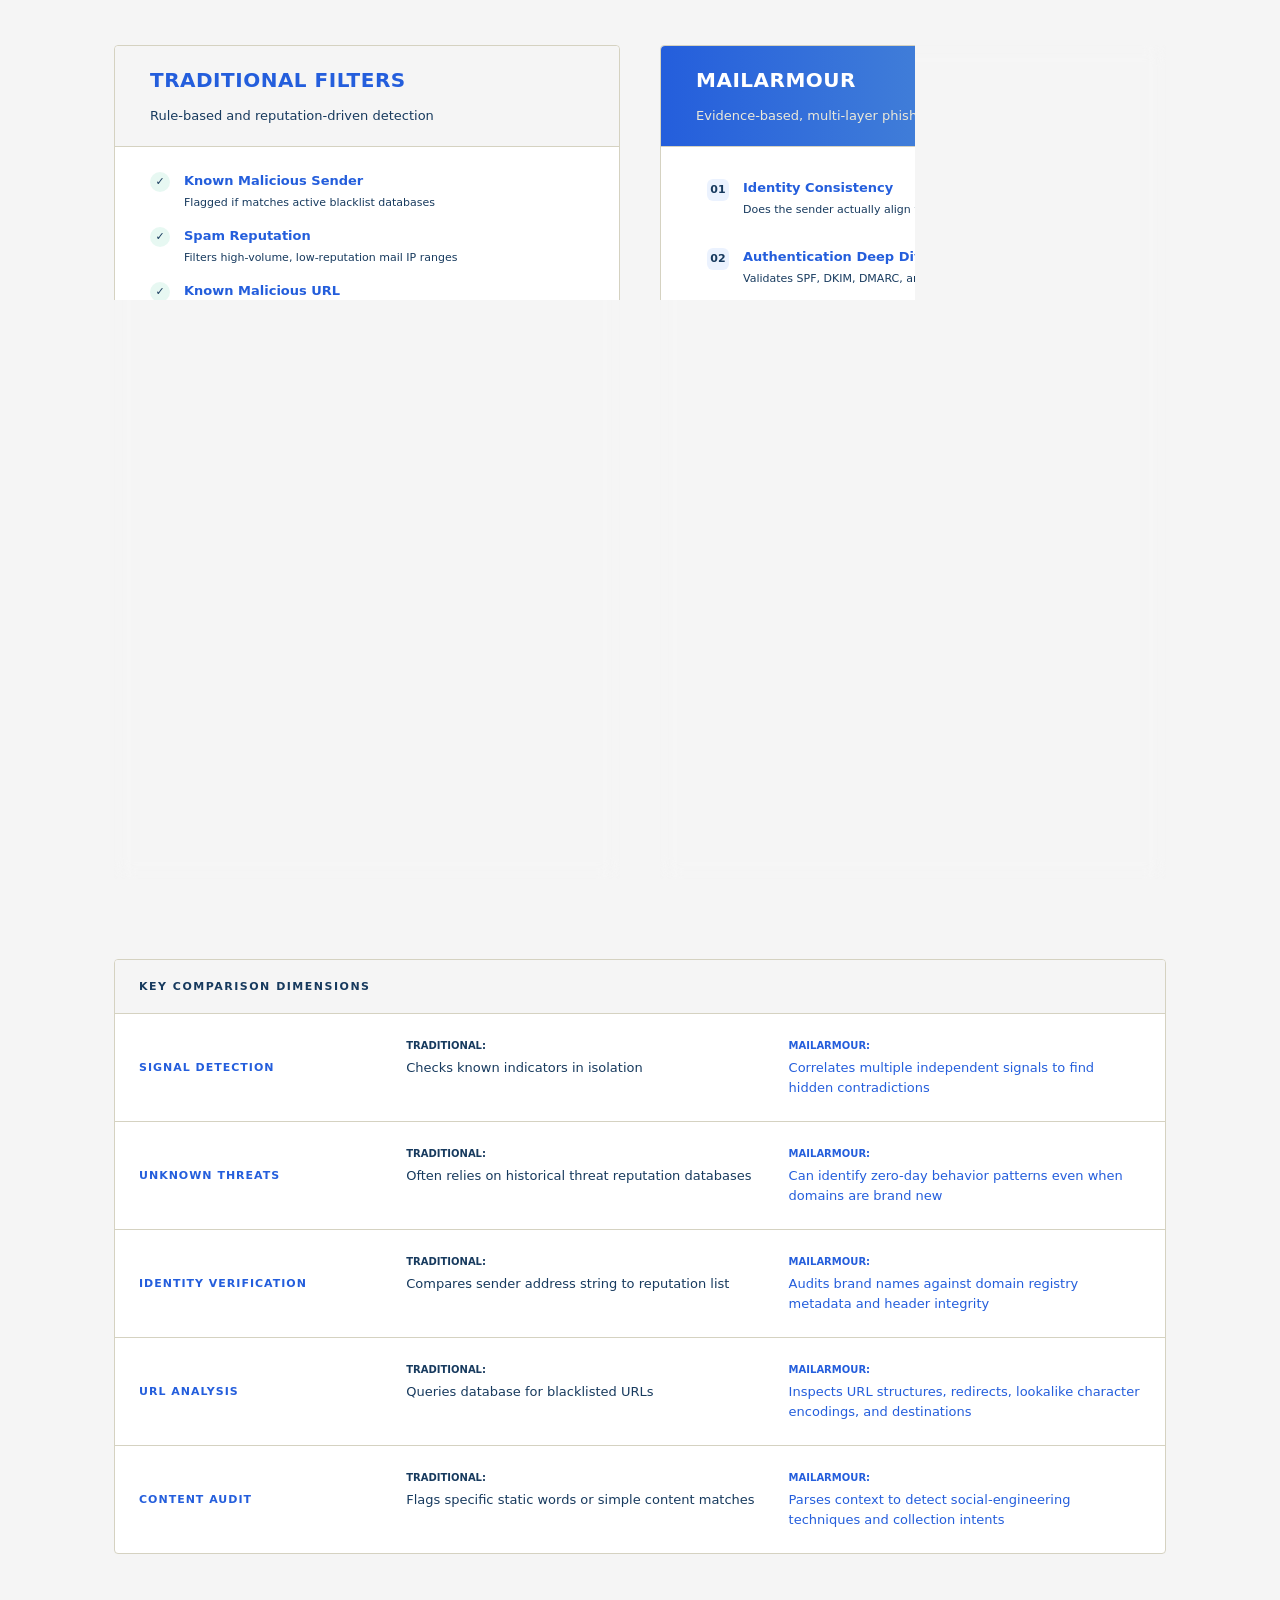
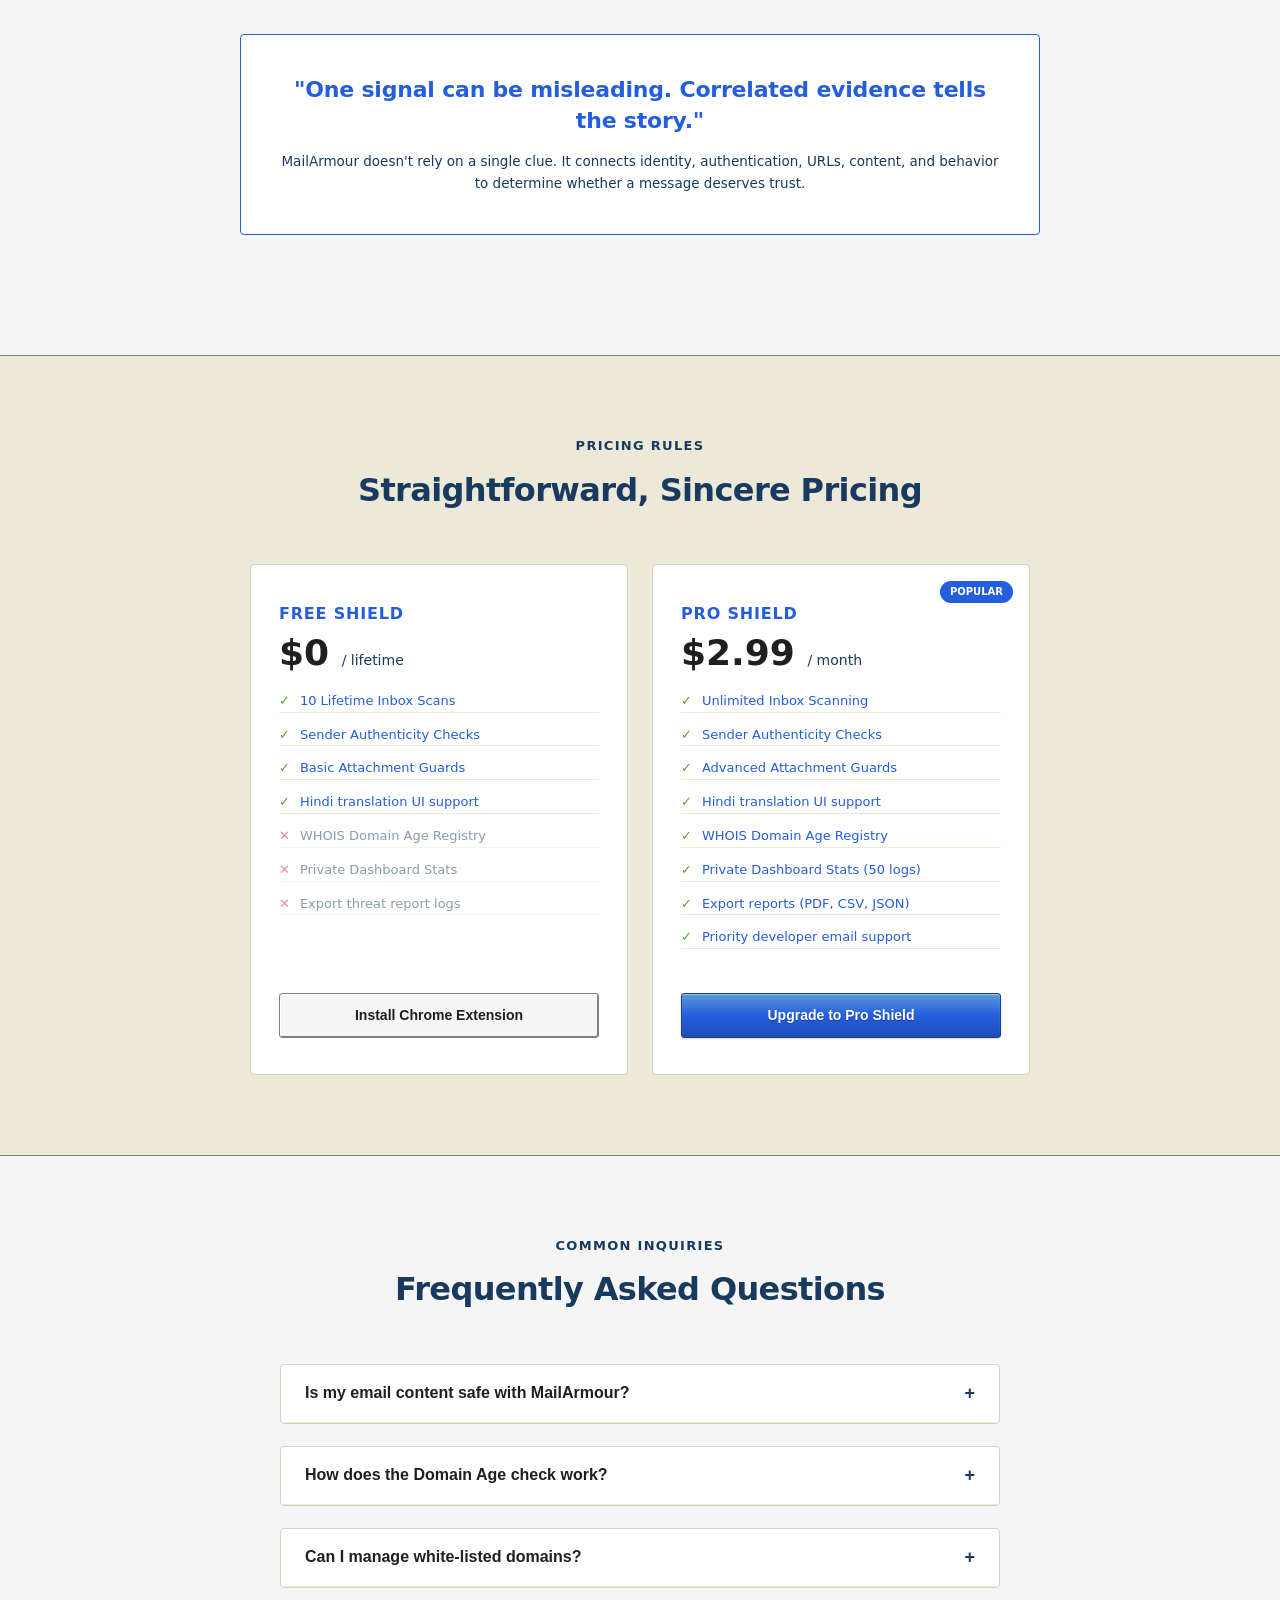
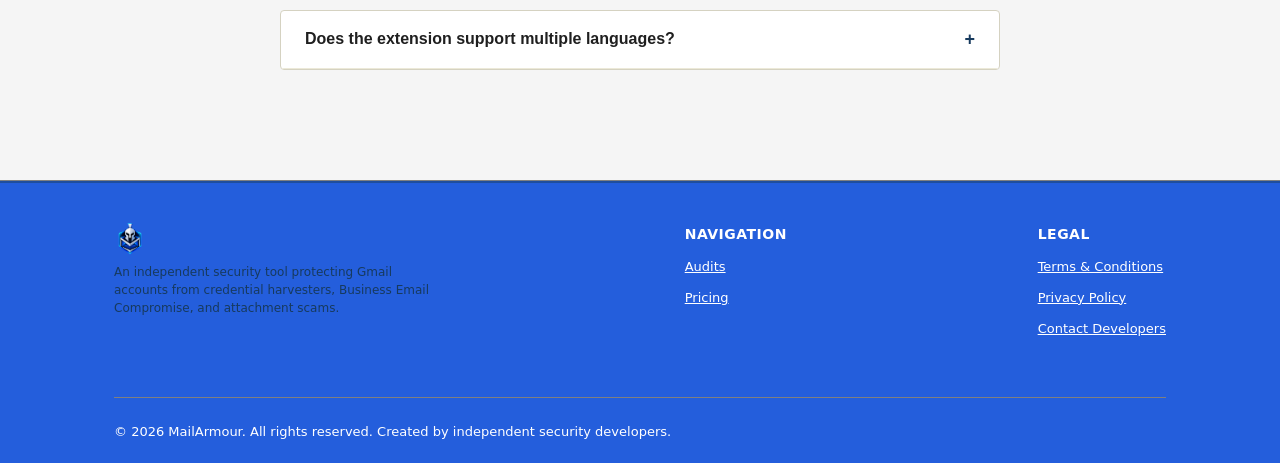
==== commit 62c5bf3c: "Update MailArmour website" ====
--- a/docs/index.html
+++ b/docs/index.html
@@ -3,516 +3,553 @@
 <head>
   <meta charset="UTF-8">
   <meta name="viewport" content="width=device-width, initial-scale=1.0">
-  <title>MailArmour | Shield Your Gmail Inbox From Phishing</title>
-  <!-- Google Fonts: Inter & Outfit -->
+  <title>MailArmour</title>
+  <!-- SEO Meta Tags -->
+  <meta name="description" content="An interactive storytelling experience mapping the signals of email phishing scams. Discover how MailArmour protects Gmail in real-time.">
+  
+  <!-- Google Fonts: Inter (Body) & Outfit (Display Headers) -->
   <link rel="preconnect" href="https://fonts.googleapis.com">
   <link rel="preconnect" href="https://fonts.gstatic.com" crossorigin>
-  <link href="https://fonts.googleapis.com/css2?family=Inter:wght@300;400;500;600;700&family=Outfit:wght@400;600;700;800&display=swap" rel="stylesheet">
+  <link href="https://fonts.googleapis.com/css2?family=Inter:wght@300;400;500;600;700&family=Outfit:wght@500;600;700;800&display=swap" rel="stylesheet">
   
-  <style>
-    /* Styling tokens */
-    :root {
-      --font-main: 'Inter', sans-serif;
-      --font-display: 'Outfit', sans-serif;
-      --bg-dark: #070a13;
-      --bg-card: rgba(18, 24, 38, 0.7);
-      --primary: #2563eb;
-      --primary-glow: rgba(37, 99, 235, 0.4);
-      --accent: #6366f1;
-      --accent-glow: rgba(99, 102, 241, 0.3);
-      --text-main: #f3f4f6;
-      --text-muted: #9ca3af;
-      --border: rgba(33, 44, 62, 0.6);
-      --gradient-primary: linear-gradient(135deg, #2563eb 0%, #6366f1 100%);
-      --gradient-dark: linear-gradient(180deg, #090d16 0%, #070a13 100%);
-      --radius-lg: 24px;
-      --radius-md: 16px;
-      --transition: all 0.3s cubic-bezier(0.4, 0, 0.2, 1);
-    }
-
-    * {
-      box-sizing: border-box;
-      margin: 0;
-      padding: 0;
-      scroll-behavior: smooth;
-    }
-
-    body {
-      background-color: var(--bg-dark);
-      background-image: var(--gradient-dark);
-      color: var(--text-main);
-      font-family: var(--font-main);
-      line-height: 1.6;
-      overflow-x: hidden;
-    }
-
-    /* Glow overlays for premium aesthetics */
-    .glow-blob {
-      position: absolute;
-      width: 400px;
-      height: 400px;
-      border-radius: 50%;
-      background: var(--primary);
-      filter: blur(150px);
-      opacity: 0.15;
-      pointer-events: none;
-      z-index: 0;
-    }
-    .blob-1 { top: 10%; left: -100px; }
-    .blob-2 { top: 60%; right: -100px; background: var(--accent); }
-
-    /* Container */
-    .container {
-      width: 100%;
-      max-width: 1200px;
-      margin: 0 auto;
-      padding: 0 24px;
-      position: relative;
-      z-index: 1;
-    }
-
-    /* Header styling */
-    header {
-      padding: 24px 0;
-      border-bottom: 1px solid var(--border);
-      backdrop-filter: blur(12px);
-      position: sticky;
-      top: 0;
-      z-index: 100;
-      background: rgba(7, 10, 19, 0.8);
-    }
-
-    .header-nav {
-      display: flex;
-      justify-content: space-between;
-      align-items: center;
-    }
-
-    .brand {
-      display: flex;
-      align-items: center;
-      gap: 12px;
-      text-decoration: none;
-    }
-
-    .brand-logo {
-      width: 36px;
-      height: 36px;
-    }
-
-    .brand-name {
-      font-family: var(--font-display);
-      font-size: 24px;
-      font-weight: 800;
-      background: var(--gradient-primary);
-      -webkit-background-clip: text;
-      -webkit-text-fill-color: transparent;
-      letter-spacing: -0.03em;
-    }
-
-    .nav-links {
-      display: flex;
-      gap: 32px;
-      list-style: none;
-    }
-
-    .nav-links a {
-      color: var(--text-muted);
-      text-decoration: none;
-      font-weight: 500;
-      font-size: 15px;
-      transition: var(--transition);
-    }
-
-    .nav-links a:hover {
-      color: var(--text-main);
-    }
-
-    .btn {
-      display: inline-flex;
-      align-items: center;
-      justify-content: center;
-      padding: 12px 28px;
-      font-size: 15px;
-      font-weight: 600;
-      border-radius: 30px;
-      text-decoration: none;
-      transition: var(--transition);
-      cursor: pointer;
-      border: 1px solid transparent;
-    }
-
-    .btn-primary {
-      background: var(--gradient-primary);
-      color: #fff;
-      box-shadow: 0 4px 20px var(--primary-glow);
-    }
-
-    .btn-primary:hover {
-      transform: translateY(-2px);
-      box-shadow: 0 8px 30px var(--primary-glow);
-    }
-
-    .btn-outline {
-      border-color: var(--border);
-      background: rgba(255, 255, 255, 0.03);
-      color: var(--text-main);
-    }
-
-    .btn-outline:hover {
-      background: rgba(255, 255, 255, 0.08);
-      border-color: var(--text-muted);
-      transform: translateY(-2px);
-    }
-
-    /* Hero Section */
-    .hero {
-      padding: 100px 0 80px;
-      text-align: center;
-    }
-
-    .hero-tag {
-      display: inline-flex;
-      align-items: center;
-      gap: 8px;
-      padding: 6px 16px;
-      background: rgba(37, 99, 235, 0.1);
-      border: 1px solid rgba(37, 99, 235, 0.3);
-      border-radius: 20px;
-      font-size: 13px;
-      font-weight: 600;
-      color: #60a5fa;
-      margin-bottom: 24px;
-      text-transform: uppercase;
-      letter-spacing: 0.05em;
-    }
-
-    .hero-title {
-      font-family: var(--font-display);
-      font-size: 56px;
-      font-weight: 800;
-      line-height: 1.15;
-      letter-spacing: -0.03em;
-      max-width: 800px;
-      margin: 0 auto 24px;
-    }
-
-    .hero-title span {
-      background: var(--gradient-primary);
-      -webkit-background-clip: text;
-      -webkit-text-fill-color: transparent;
-    }
-
-    .hero-desc {
-      font-size: 18px;
-      color: var(--text-muted);
-      max-width: 600px;
-      margin: 0 auto 40px;
-    }
-
-    .hero-cta {
-      display: flex;
-      justify-content: center;
-      gap: 16px;
-    }
-
-    /* Features Section */
-    .features {
-      padding: 80px 0;
-    }
-
-    .section-header {
-      text-align: center;
-      margin-bottom: 60px;
-    }
-
-    .section-title {
-      font-family: var(--font-display);
-      font-size: 38px;
-      font-weight: 700;
-      letter-spacing: -0.02em;
-      margin-bottom: 16px;
-    }
-
-    .section-desc {
-      font-size: 16px;
-      color: var(--text-muted);
-      max-width: 500px;
-      margin: 0 auto;
-    }
-
-    .features-grid {
-      display: grid;
-      grid-template-columns: repeat(auto-fit, minmax(280px, 1fr));
-      gap: 24px;
-    }
-
-    .feature-card {
-      background: var(--bg-card);
-      border: 1px solid var(--border);
-      border-radius: var(--radius-md);
-      padding: 32px;
-      transition: var(--transition);
-      backdrop-filter: blur(8px);
-      position: relative;
-      overflow: hidden;
-    }
-
-    .feature-card::before {
-      content: '';
-      position: absolute;
-      top: 0;
-      left: 0;
-      width: 100%;
-      height: 2px;
-      background: var(--gradient-primary);
-      opacity: 0;
-      transition: var(--transition);
-    }
-
-    .feature-card:hover {
-      transform: translateY(-6px);
-      border-color: rgba(99, 102, 241, 0.4);
-      box-shadow: 0 12px 30px rgba(0, 0, 0, 0.4);
-    }
-
-    .feature-card:hover::before {
-      opacity: 1;
-    }
-
-    .feature-icon {
-      font-size: 32px;
-      margin-bottom: 20px;
-    }
-
-    .feature-card-title {
-      font-family: var(--font-display);
-      font-size: 20px;
-      font-weight: 700;
-      margin-bottom: 12px;
-    }
-
-    .feature-card-desc {
-      color: var(--text-muted);
-      font-size: 14px;
-    }
-
-    /* Pricing Section */
-    .pricing {
-      padding: 80px 0 120px;
-    }
-
-    .pricing-grid {
-      display: grid;
-      grid-template-columns: repeat(auto-fit, minmax(320px, 1fr));
-      gap: 32px;
-      max-width: 900px;
-      margin: 0 auto;
-    }
-
-    .pricing-card {
-      background: var(--bg-card);
-      border: 1px solid var(--border);
-      border-radius: var(--radius-lg);
-      padding: 48px 32px;
-      position: relative;
-      display: flex;
-      flex-direction: column;
-      backdrop-filter: blur(8px);
-      transition: var(--transition);
-    }
-
-    .pricing-card:hover {
-      border-color: rgba(99, 102, 241, 0.3);
-      box-shadow: 0 12px 30px rgba(0, 0, 0, 0.3);
-    }
-
-    .pricing-card.premium-tier {
-      border-color: var(--primary);
-      box-shadow: 0 4px 30px rgba(37, 99, 235, 0.15);
-    }
-
-    .pricing-card.premium-tier::after {
-      content: 'POPULAR';
-      position: absolute;
-      top: 24px;
-      right: 24px;
-      background: var(--primary);
-      color: #fff;
-      font-size: 11px;
-      font-weight: 700;
-      padding: 4px 12px;
-      border-radius: 12px;
-      letter-spacing: 0.05em;
-    }
-
-    .tier-name {
-      font-family: var(--font-display);
-      font-size: 20px;
-      font-weight: 700;
-      color: var(--text-muted);
-      margin-bottom: 12px;
-    }
-
-    .pricing-card.premium-tier .tier-name {
-      color: #60a5fa;
-    }
-
-    .tier-price {
-      font-family: var(--font-display);
-      font-size: 48px;
-      font-weight: 800;
-      line-height: 1;
-      margin-bottom: 24px;
-    }
-
-    .tier-price span {
-      font-size: 16px;
-      font-weight: 500;
-      color: var(--text-muted);
-    }
-
-    .tier-features {
-      list-style: none;
-      margin-bottom: 40px;
-      flex-grow: 1;
-    }
-
-    .tier-features li {
-      margin-bottom: 16px;
-      font-size: 15px;
-      color: var(--text-main);
-      display: flex;
-      align-items: center;
-      gap: 12px;
-    }
-
-    .tier-features li::before {
-      content: '✓';
-      color: #10b981;
-      font-weight: 700;
-    }
-
-    .pricing-card.free-tier .tier-features li.pro-only {
-      color: var(--text-muted);
-      opacity: 0.5;
-    }
-
-    .pricing-card.free-tier .tier-features li.pro-only::before {
-      content: '✕';
-      color: #ef4444;
-    }
-
-    /* Footer styling */
-    footer {
-      border-top: 1px solid var(--border);
-      padding: 40px 0;
-      text-align: center;
-      color: var(--text-muted);
-      font-size: 14px;
-      background: rgba(5, 7, 13, 0.9);
-    }
-
-    footer p {
-      margin-top: 12px;
-    }
-
-    /* Responsive adjustments */
-    @media (max-width: 768px) {
-      .hero-title {
-        font-size: 40px;
-      }
-      .nav-links {
-        display: none;
-      }
-      .pricing-grid {
-        grid-template-columns: 1fr;
-      }
-    }
-  </style>
+  <!-- Main Stylesheet -->
+  <link rel="stylesheet" href="style.css">
+  <!-- Favicon -->
+  <link rel="icon" type="image/png" href="Logo.png">
 </head>
 <body>
-  <div class="glow-blob blob-1"></div>
-  <div class="glow-blob blob-2"></div>
-
-  <!-- Header Area -->
-  <header>
-    <div class="container header-nav">
-      <a href="#" class="brand">
-        <!-- We use an inline SVG for the logo that fits dark theme perfectly -->
-        <svg class="brand-logo" viewBox="0 0 48 48" fill="none" xmlns="http://www.w3.org/2000/svg">
-          <path d="M24 4L6 12V22C6 33 13.7 43.3 24 46C34.3 43.3 42 33 42 22V12L24 4Z" fill="url(#logo-grad)" stroke="#3b82f6" stroke-width="2"/>
-          <path d="M24 14V34M17 21L24 14L31 21" stroke="#ffffff" stroke-width="3" stroke-linecap="round" stroke-linejoin="round"/>
-          <defs>
-            <linearGradient id="logo-grad" x1="6" y1="4" x2="42" y2="46" gradientUnits="userSpaceOnUse">
-              <stop stop-color="#1e3a8a" stop-opacity="0.8"/>
-              <stop offset="1" stop-color="#2563eb" stop-opacity="0.3"/>
-            </linearGradient>
-          </defs>
-        </svg>
-        <span class="brand-name">MailArmour</span>
+
+  <!-- Floating Navigation Bar -->
+  <header style="padding: 10px 24px !important;">
+    <div class="header-nav" style="display: flex; justify-content: space-between; align-items: center; width: 100%;">
+      <a href="#" class="brand" style="display: flex; align-items: center; gap: 12px; text-decoration: none;">
+        <img src="Logo.png" alt="MailArmour Logo" class="header-logo" style="max-height: 80px; width: auto; display: block;" />
+        <div class="brand-text" style="display: flex; flex-direction: column; justify-content: center; gap: 1px; font-family: 'Tahoma', sans-serif;">
+          <span class="brand-name" style="font-family: 'Audiowide', sans-serif; font-size: 26px; font-weight: bold; line-height: 1.1; color: #245EDC; margin: 0; padding: 0;">MailArmour</span>
+          <span class="brand-subtitle" style="font-size: 15px; font-weight: bold; line-height: 1.1; color: #245EDC; margin: 0; padding: 0;">Forged to defend</span>
+        </div>
       </a>
       
       <ul class="nav-links">
-        <li><a href="#features">Features</a></li>
+        <li><a href="#features">Audits</a></li>
         <li><a href="#pricing">Pricing</a></li>
+        <li><a href="#faq">FAQ</a></li>
       </ul>
 
+      <div class="xp-theme-selector-container">
+        <label for="xp-theme-select">Theme:</label>
+        <select id="xp-theme-select" class="xp-select-control">
+          <option value="luna">XP Luna</option>
+          <option value="dark">XP Dark</option>
+        </select>
+      </div>
+
       <a href="https://chrome.google.com/webstore/detail/mailarmour" target="_blank" class="btn btn-primary">Add to Chrome</a>
     </div>
   </header>
 
-  <!-- Hero Section -->
-  <section class="hero">
+  <!-- Phishing-Sea Fisherman Hero Section -->
+  <section id="hero-ocean">
+    <!-- Dense Bubble Sea Container -->
+    <div id="bubble-field-container"></div>
+
+    <!-- Intro Typography Overlay -->
+    <div class="hero-intro-overlay" id="hero-intro-text-box">
+      <h1 class="hero-intro-title">Catch Phishing Before It Catches You.</h1>
+      <p class="hero-intro-text">
+        MailArmour operates silently in the background, identifying the hidden clues inside modern phishing attacks to secure your inbox in real-time.
+      </p>
+      <div class="hero-cta-buttons">
+        <a href="#features" class="btn btn-primary">Get Started</a>
+        <a href="#features" class="btn btn-outline">Learn More</a>
+      </div>
+    </div>
+
+    <!-- Phisher Scene (Phisher's Boat + Phisher + Rod) -->
+    <div class="phisher-scene">
+      <div id="phisher-speech" class="phisher-speech-bubble">
+        I'm Abi, I'm the Phisher here to explain things. Click on the red bubbles to know more.
+      </div>
+      <svg class="phisher-svg" viewBox="0 0 160 160" fill="none" xmlns="http://www.w3.org/2000/svg">
+        <!-- Shadow -->
+        <ellipse cx="80" cy="115" rx="55" ry="9" fill="rgba(0, 0, 0, 0.45)" />
+        <!-- Boat Hull Outline -->
+        <path d="M25 100 C37 122, 123 122, 135 100 C144 87, 16 87, 25 100 Z" fill="none" stroke="#3b82f6" stroke-width="2.5" stroke-linejoin="round"/>
+        <!-- Internal Deck Outline -->
+        <path d="M29 97 C39 114, 121 114, 131 97 Z" fill="none" />
+        <!-- Phisher Silhouette -->
+        <path d="M70 95 C70 78, 90 78, 90 95 Z" fill="#475569"/>
+        <circle cx="80" cy="74" r="9.5" fill="#475569"/>
+        <!-- Stylized Hat -->
+        <path d="M66 71 C70 65, 90 65, 94 71 L97 73 L63 73 Z" fill="#334155" stroke="#475569" stroke-width="1" />
+        <!-- Fishing Rod pointing down-right -->
+        <line x1="84" y1="78" x2="148" y2="108" stroke="#94a3b8" stroke-width="3" stroke-linecap="round"/>
+        <!-- Painted Boat Name (Rendered last for maximum overlay visibility) -->
+        <text x="80" y="112" fill="#F5F7FA" font-size="10.5" font-family="'Outfit', sans-serif" font-weight="700" text-anchor="middle" letter-spacing="0.3">• The Phisher •</text>
+      </svg>
+    </div>
+
+    <!-- Dynamic Fishing Overlay (Line + Hook) -->
+    <svg id="fishing-overlay" fill="none" xmlns="http://www.w3.org/2000/svg">
+      <path id="dynamic-line" stroke="rgba(148, 163, 184, 0.45)" stroke-width="1.2" stroke-linecap="round"/>
+      <g id="dynamic-hook">
+        <path d="M0 0 L0 10 A4 4 0 0 1 -4 14 A4 4 0 0 1 -8 10 L-8 6" stroke="#94a3b8" stroke-width="1.8" stroke-linecap="round" fill="none"/>
+      </g>
+    </svg>
+
+    <!-- Dynamic Incident Explanation Modal -->
+    <div id="incident-modal" class="modal-overlay">
+      <div class="modal-content">
+        <button class="modal-close-btn" id="modal-close-x" aria-label="Close modal">&times;</button>
+        <div class="modal-header">
+          <span class="modal-badge">Real-World Incident Security Analysis</span>
+          <h3 id="modal-title" class="modal-title">Incident Title</h3>
+        </div>
+        <div class="modal-body">
+          <div class="modal-section">
+            <h4>What Happened</h4>
+            <p id="modal-what"></p>
+          </div>
+          <div class="modal-section">
+            <h4>How It Was Done</h4>
+            <p id="modal-how"></p>
+          </div>
+          <div class="modal-sectionHighlight">
+            <h4>How MailArmour Predicts / Warns</h4>
+            <p id="modal-warn"></p>
+          </div>
+        </div>
+        <div class="modal-footer">
+          <button class="btn btn-primary modal-action-btn" id="modal-close-btn">Return to Sea</button>
+        </div>
+      </div>
+    </div>
+  </section>
+
+  <!-- Section 2: What the Phisher Sees -->
+  <section id="security-lens" class="mailarmour-analysis-section">
     <div class="container">
-      <div class="hero-tag">🔒 Gmail Security Extension</div>
-      <h1 class="hero-title">Protect Your Inbox from <span>Phishing & Scam</span> Emails Instantly</h1>
-      <p class="hero-desc">
-        MailArmour uses advanced models and multi-dimensional security audits to scan sender credentials, links, and urgency signals in real time.
-      </p>
-      <div class="hero-cta">
-        <a href="https://chrome.google.com/webstore/detail/mailarmour" target="_blank" class="btn btn-primary">Add to Chrome — It's Free</a>
-        <a href="#features" class="btn btn-outline">Learn More</a>
+      <div class="analysis-title-wrapper">
+        <span class="analysis-tag">Evidence Lens</span>
+        <h2 class="analysis-title">WHAT THE PHISHER SEES</h2>
+        <p class="analysis-subtitle">Behind every convincing phishing email are clues. MailArmour analyzes the sender, authentication, links, content, and behavior to uncover them.</p>
+      </div>
+
+      <div class="analysis-grid">
+        <!-- Left Side: Suspicious Email Card -->
+        <div class="analysis-left-col">
+          <div class="analysis-email-card animate-stage">
+            <div class="email-card-header">
+              <div class="email-sender-info">
+                <span class="email-sender-label">From:</span>
+                <span class="email-sender-name">Microsoft Account Security</span>
+                <span class="email-sender-address">&lt;<span class="email-clue-highlight trigger-identity" data-target="identity">security@<span class="email-clue-bold">micr0soft-support.com</span></span>&gt;</span>
+              </div>
+              <div class="email-subject-line">
+                <span class="email-subject-label">Subject:</span>
+                <span class="email-subject-content"><span class="email-clue-highlight trigger-brand" data-target="brand">Your account requires immediate verification</span></span>
+              </div>
+            </div>
+            <div class="email-card-body">
+              <p>Your account has been flagged for unusual activity.</p>
+              <p>To prevent temporary suspension, please verify your account <span class="email-clue-highlight trigger-urgency" data-target="urgency">immediately</span>.</p>
+              
+              <div class="email-btn-wrapper">
+                <span class="email-clue-highlight trigger-link" data-target="link">
+                  <a href="#security-lens" class="email-mock-btn" onclick="return false;">Verify Account</a>
+                </span>
+              </div>
+              
+              <p class="email-footer-warning">
+                Failure to verify your account <span class="email-clue-highlight trigger-urgency" data-target="urgency">within 24 hours</span> may result in restricted access.
+              </p>
+            </div>
+          </div>
+          <div class="analysis-lens-caption">
+            Hover over or tap the highlighted email clues to focus on corresponding evidence analyses.
+          </div>
+        </div>
+
+        <!-- Right Side: MailArmour Analysis Cards -->
+        <div class="analysis-right-col">
+          <div class="analysis-pipeline-container">
+            <!-- Card 1 -->
+            <div class="analysis-card animate-stage card-identity" data-clue="identity">
+              <div class="analysis-card-header">
+                <span class="analysis-card-category">IDENTITY ANALYSIS</span>
+                <span class="analysis-status-tag status-danger">SUSPICIOUS</span>
+              </div>
+              <p class="analysis-card-text">Sender domain does not align with the claimed organization.</p>
+            </div>
+
+            <!-- Card 2 -->
+            <div class="analysis-card animate-stage card-url" data-clue="link">
+              <div class="analysis-card-header">
+                <span class="analysis-card-category">URL INTELLIGENCE</span>
+                <span class="analysis-status-tag status-danger">HIGH RISK</span>
+              </div>
+              <p class="analysis-card-text">Destination URL redirects to a lookalike credential verification page.</p>
+            </div>
+
+            <!-- Card 3 -->
+            <div class="analysis-card animate-stage card-content" data-clue="content">
+              <div class="analysis-card-header">
+                <span class="analysis-card-category">CONTENT ANALYSIS</span>
+                <span class="analysis-status-tag status-danger">CREDENTIAL HARVESTING</span>
+              </div>
+              <p class="analysis-card-text">Message attempts to persuade the recipient to authenticate.</p>
+            </div>
+
+            <!-- Card 4 -->
+            <div class="analysis-card animate-stage card-social" data-clue="urgency">
+              <div class="analysis-card-header">
+                <span class="analysis-card-category">SOCIAL ENGINEERING</span>
+                <span class="analysis-status-tag status-warning">URGENCY DETECTED</span>
+              </div>
+              <p class="analysis-card-text">Message creates pressure through an artificial deadline.</p>
+            </div>
+
+            <!-- Card 5 -->
+            <div class="analysis-card animate-stage card-brand" data-clue="brand">
+              <div class="analysis-card-header">
+                <span class="analysis-card-category">BRAND IMPERSONATION</span>
+                <span class="analysis-status-tag status-danger">DETECTED</span>
+              </div>
+              <p class="analysis-card-text">Sender attempts to appear associated with Microsoft.</p>
+            </div>
+
+            <!-- Card 6 -->
+            <div class="analysis-card animate-stage card-auth" data-clue="auth">
+              <div class="analysis-card-header">
+                <span class="analysis-card-category">AUTHENTICATION</span>
+                <span class="analysis-status-tag status-warning">INCONSISTENT</span>
+              </div>
+              <div class="analysis-auth-metrics">
+                <span class="auth-metric metric-pass">SPF ✓</span>
+                <span class="auth-metric metric-pass">DKIM ✓</span>
+                <span class="auth-metric metric-warn">DMARC ⚠</span>
+              </div>
+              <p class="analysis-card-text">Authentication evidence does not provide sufficient confidence in the sender identity.</p>
+              <div class="analysis-auth-caption">Authentication is evidence — not the verdict.</div>
+            </div>
+          </div>
+
+          <!-- Evidence Correlation Flow -->
+          <div class="analysis-correlation-flow animate-stage">
+            <div class="correlation-connector-line"></div>
+            <span class="correlation-label">Correlating Multi-Layered Signals...</span>
+          </div>
+
+          <!-- Final Verdict Card -->
+          <div class="analysis-verdict-card animate-stage">
+            <div class="verdict-card-header">
+              <span class="verdict-title">MAILARMOUR ASSESSMENT</span>
+              <span class="verdict-score-badge">HIGH RISK</span>
+            </div>
+            <div class="verdict-score-row">
+              <div class="verdict-threat-type">Credential Harvesting Impersonation</div>
+              <div class="verdict-score-value">94<span class="verdict-score-max">/100</span></div>
+            </div>
+            <p class="verdict-desc">Multiple independent signals indicate that this message is attempting to impersonate a trusted organization and harvest credentials.</p>
+            <div class="verdict-audit-summary">
+              <span class="verdict-summary-badge badge-high">5 HIGH-RISK SIGNALS</span>
+              <span class="verdict-summary-badge badge-warn">2 WARNING SIGNALS</span>
+            </div>
+            <div class="verdict-illustrative-label">Illustrative Risk Score</div>
+          </div>
+        </div>
       </div>
     </div>
   </section>
 
-  <!-- Features Section -->
+  <!-- Core Features Section -->
   <section id="features" class="features">
     <div class="container">
-      <div class="section-header">
-        <h2 class="section-title">Built-In Smart Security Audits</h2>
-        <p class="section-desc">Four key dimensions combined with advanced heuristics protect your Gmail accounts effortlessly.</p>
+      <div class="section-title-wrapper">
+        <span class="section-tag">Security Dimensions</span>
+        <h2 class="section-title">Multi-Layered Safety Verification</h2>
       </div>
 
       <div class="features-grid">
         <!-- Feature 1 -->
-        <div class="feature-card">
-          <div class="feature-icon">🔍</div>
-          <h3 class="feature-card-title">Real-Time Badges</h3>
-          <p class="feature-card-desc">Injects instant visual indicators (Safe, Suspicious, Dangerous) right next to the email subject header in Gmail.</p>
+        <div class="glass-panel feature-card">
+          <span class="feature-icon">🔍</span>
+          <h3>Subject Header Badges</h3>
+          <p>Injects visual protection status badges (Safe, Suspicious, Dangerous) right next to incoming subject headers in Gmail.</p>
         </div>
 
         <!-- Feature 2 -->
-        <div class="feature-card">
-          <div class="feature-icon">📎</div>
-          <h3 class="feature-card-title">Attachment Scanner</h3>
-          <p class="feature-card-desc">Automatically alerts you if an email contains attachments with high-risk file extensions like .exe, .zip, or .js.</p>
+        <div class="glass-panel feature-card">
+          <span class="feature-icon">🌐</span>
+          <h3>Domain Age Audit</h3>
+          <p>Instantly queries WHOIS registries to flag sender domains registered within the last 30 days — a primary sign of phishing campaigns.</p>
         </div>
 
         <!-- Feature 3 -->
-        <div class="feature-card">
-          <div class="feature-icon">📊</div>
-          <h3 class="feature-card-title">Security Dashboard</h3>
-          <p class="feature-card-desc">Track total emails scanned, threats blocked, and monitor your weekly trends with clean CSS bar charts.</p>
+        <div class="glass-panel feature-card">
+          <span class="feature-icon">📎</span>
+          <h3>Attachment Guards</h3>
+          <p>Filters and alerts you to executable or hidden scripts (.exe, .scr, .vbs, .js) packaged inside email attachments.</p>
         </div>
 
         <!-- Feature 4 -->
-        <div class="feature-card">
-          <div class="feature-icon">🌐</div>
-          <h3 class="feature-card-title">Domain Age Verification</h3>
-          <p class="feature-card-desc">Flags suspicious incoming domains registered in the last 30 days using real-time WHOIS database checks.</p>
-        </div>
+        <div class="glass-panel feature-card">
+          <span class="feature-icon">📊</span>
+          <h3>Local Scan Logs</h3>
+          <p>Maintains a private threat statistics history dashboard completely locally in Chrome Storage for absolute data privacy.</p>
+        </div>
+      </div>
+    </div>
+  </section>
+
+  </section>
+
+  <!-- Section 7: Traditional Filters vs MailArmour -->
+  <section id="comparison" class="mailarmour-comparison-section">
+    <div class="container">
+      <div class="mailarmour-comparison-title-wrapper">
+        <span class="mailarmour-comparison-tag">Engine Architecture</span>
+        <h2 class="mailarmour-comparison-title">TRADITIONAL FILTERS VS MAILARMOUR</h2>
+        <p class="mailarmour-comparison-subtitle">Modern phishing doesn't always look suspicious. MailArmour connects the clues traditional filters can miss.</p>
+      </div>
+
+      <div class="mailarmour-comparison-grid">
+        <!-- Left Panel: Traditional Filter -->
+        <div class="mailarmour-comparison-card traditional animate-stage">
+          <div class="mailarmour-comparison-card-header">
+            <h3 class="mailarmour-comparison-col-title">TRADITIONAL FILTERS</h3>
+            <span class="mailarmour-comparison-col-subtitle">Rule-based and reputation-driven detection</span>
+          </div>
+
+          <div class="mailarmour-comparison-checks-list">
+            <div class="comparison-check-item positive">
+              <span class="check-icon">✓</span>
+              <div>
+                <strong>Known Malicious Sender</strong>
+                <span>Flagged if matches active blacklist databases</span>
+              </div>
+            </div>
+            <div class="comparison-check-item positive">
+              <span class="check-icon">✓</span>
+              <div>
+                <strong>Spam Reputation</strong>
+                <span>Filters high-volume, low-reputation mail IP ranges</span>
+              </div>
+            </div>
+            <div class="comparison-check-item positive">
+              <span class="check-icon">✓</span>
+              <div>
+                <strong>Known Malicious URL</strong>
+                <span>Blocks links matching static security blacklists</span>
+              </div>
+            </div>
+            <div class="comparison-check-item positive">
+              <span class="check-icon">✓</span>
+              <div>
+                <strong>Attachment Signature</strong>
+                <span>Blocks files matching known malware hash keys</span>
+              </div>
+            </div>
+          </div>
+
+          <div class="mailarmour-comparison-limitation-header">
+            WHAT HAPPENS WHEN THE ATTACK IS NEW?
+          </div>
+
+          <div class="mailarmour-comparison-fictional-case">
+            <div class="fictional-case-row">
+              <span class="case-label">Sender:</span>
+              <span class="case-value">trusted-service@example.com</span>
+            </div>
+            <div class="fictional-case-row">
+              <span class="case-label">Authentication:</span>
+              <span class="case-value status-good">SPF ✓ | DKIM ✓ | DMARC ✓</span>
+            </div>
+            <div class="fictional-case-row">
+              <span class="case-label">URL Link:</span>
+              <span class="case-value">Legitimate trusted platform redirections</span>
+            </div>
+            <div class="fictional-case-row">
+              <span class="case-label">Reputation:</span>
+              <span class="case-value">Clean history, no previous reports</span>
+            </div>
+          </div>
+
+          <div class="mailarmour-comparison-verdict-box is-safe">
+            <div class="verdict-box-header">
+              <span>TRADITIONAL VERDICT</span>
+              <span class="verdict-tag-safe">LOW RISK</span>
+            </div>
+            <p class="verdict-box-desc">Looks legitimate in isolation. Static rules pass.</p>
+          </div>
+        </div>
+
+        <!-- Right Panel: MailArmour -->
+        <div class="mailarmour-comparison-card mailarmour animate-stage">
+          <div class="mailarmour-comparison-card-header">
+            <h3 class="mailarmour-comparison-col-title mailarmour-brand-color">MAILARMOUR</h3>
+            <span class="mailarmour-comparison-col-subtitle">Evidence-based, multi-layer phishing analysis</span>
+          </div>
+
+          <div class="mailarmour-comparison-checks-list">
+            <div class="comparison-check-item ma-layer" data-layer="identity">
+              <span class="check-num">01</span>
+              <div>
+                <strong>Identity Consistency</strong>
+                <span>Does the sender actually align with the claimed organization?</span>
+              </div>
+            </div>
+            <div class="comparison-check-item ma-layer" data-layer="auth">
+              <span class="check-num">02</span>
+              <div>
+                <strong>Authentication Deep Dive</strong>
+                <span>Validates SPF, DKIM, DMARC, and header consistency.</span>
+              </div>
+            </div>
+            <div class="comparison-check-item ma-layer" data-layer="domain">
+              <span class="check-num">03</span>
+              <div>
+                <strong>Domain Age & Impersonation</strong>
+                <span>Flags lookalikes registered within the last 30 days.</span>
+              </div>
+            </div>
+            <div class="comparison-check-item ma-layer" data-layer="url">
+              <span class="check-num">04</span>
+              <div>
+                <strong>URL & Redirect Analysis</strong>
+                <span>Inspects link redirects, encoding, and display mismatch.</span>
+              </div>
+            </div>
+            <div class="comparison-check-item ma-layer" data-layer="content">
+              <span class="check-num">05</span>
+              <div>
+                <strong>Content Harvesting Intent</strong>
+                <span>Detects credential harvesting, payment diversion, and urgency.</span>
+              </div>
+            </div>
+            <div class="comparison-check-item ma-layer" data-layer="behavior">
+              <span class="check-num">06</span>
+              <div>
+                <strong>Behavioral Correlation</strong>
+                <span>Flags social engineering urgency and malicious intents.</span>
+              </div>
+            </div>
+          </div>
+
+          <div class="mailarmour-comparison-limitation-header mailarmour-brand-color">
+            MULTI-LAYERED CORRELATION MATRIX
+          </div>
+
+          <div class="mailarmour-comparison-matrix-flow">
+            <div class="matrix-node">Identity</div>
+            <span class="matrix-plus">+</span>
+            <div class="matrix-node">Auth</div>
+            <span class="matrix-plus">+</span>
+            <div class="matrix-node">Domain</div>
+            <span class="matrix-plus">+</span>
+            <div class="matrix-node">URL</div>
+            <span class="matrix-plus">+</span>
+            <div class="matrix-node">Content</div>
+            <span class="matrix-plus">+</span>
+            <div class="matrix-node">Behavior</div>
+          </div>
+
+          <div class="mailarmour-comparison-verdict-box is-threat">
+            <div class="verdict-box-header">
+              <span>MAILARMOUR VERDICT</span>
+              <span class="verdict-tag-threat">HIGH RISK</span>
+            </div>
+            <p class="verdict-box-desc">Correlated evidence reveals intent. Mismatched signals flag danger.</p>
+          </div>
+        </div>
+      </div>
+
+      <!-- Key Differences Table/Cards -->
+      <div class="mailarmour-comparison-rows-wrapper animate-stage">
+        <div class="comparison-table-header">
+          <span>KEY COMPARISON DIMENSIONS</span>
+        </div>
+        
+        <!-- Row 1 -->
+        <div class="comparison-row-card">
+          <div class="row-card-feature">SIGNAL DETECTION</div>
+          <div class="row-card-cols">
+            <div class="row-card-traditional">
+              <span class="row-card-label">Traditional:</span>
+              <p>Checks known indicators in isolation</p>
+            </div>
+            <div class="row-card-mailarmour">
+              <span class="row-card-label">MailArmour:</span>
+              <p>Correlates multiple independent signals to find hidden contradictions</p>
+            </div>
+          </div>
+        </div>
+
+        <!-- Row 2 -->
+        <div class="comparison-row-card">
+          <div class="row-card-feature">UNKNOWN THREATS</div>
+          <div class="row-card-cols">
+            <div class="row-card-traditional">
+              <span class="row-card-label">Traditional:</span>
+              <p>Often relies on historical threat reputation databases</p>
+            </div>
+            <div class="row-card-mailarmour">
+              <span class="row-card-label">MailArmour:</span>
+              <p>Can identify zero-day behavior patterns even when domains are brand new</p>
+            </div>
+          </div>
+        </div>
+
+        <!-- Row 3 -->
+        <div class="comparison-row-card">
+          <div class="row-card-feature">IDENTITY VERIFICATION</div>
+          <div class="row-card-cols">
+            <div class="row-card-traditional">
+              <span class="row-card-label">Traditional:</span>
+              <p>Compares sender address string to reputation list</p>
+            </div>
+            <div class="row-card-mailarmour">
+              <span class="row-card-label">MailArmour:</span>
+              <p>Audits brand names against domain registry metadata and header integrity</p>
+            </div>
+          </div>
+        </div>
+
+        <!-- Row 4 -->
+        <div class="comparison-row-card">
+          <div class="row-card-feature">URL ANALYSIS</div>
+          <div class="row-card-cols">
+            <div class="row-card-traditional">
+              <span class="row-card-label">Traditional:</span>
+              <p>Queries database for blacklisted URLs</p>
+            </div>
+            <div class="row-card-mailarmour">
+              <span class="row-card-label">MailArmour:</span>
+              <p>Inspects URL structures, redirects, lookalike character encodings, and destinations</p>
+            </div>
+          </div>
+        </div>
+
+        <!-- Row 5 -->
+        <div class="comparison-row-card">
+          <div class="row-card-feature">CONTENT AUDIT</div>
+          <div class="row-card-cols">
+            <div class="row-card-traditional">
+              <span class="row-card-label">Traditional:</span>
+              <p>Flags specific static words or simple content matches</p>
+            </div>
+            <div class="row-card-mailarmour">
+              <span class="row-card-label">MailArmour:</span>
+              <p>Parses context to detect social-engineering techniques and collection intents</p>
+            </div>
+          </div>
+        </div>
+      </div>
+
+      <!-- Philosophy Block -->
+      <div class="mailarmour-comparison-philosophy animate-stage">
+        <h3 class="philosophy-title">"One signal can be misleading. Correlated evidence tells the story."</h3>
+        <p class="philosophy-subtitle">MailArmour doesn't rely on a single clue. It connects identity, authentication, URLs, content, and behavior to determine whether a message deserves trust.</p>
       </div>
     </div>
   </section>
@@ -520,41 +557,41 @@
   <!-- Pricing Section -->
   <section id="pricing" class="pricing">
     <div class="container">
-      <div class="section-header">
-        <h2 class="section-title">Affordable Protection Plans</h2>
-        <p class="section-desc">Start protecting your personal account for free, or upgrade to unlock comprehensive power tools.</p>
+      <div class="section-title-wrapper">
+        <span class="section-tag">Pricing Rules</span>
+        <h2 class="section-title">Straightforward, Sincere Pricing</h2>
       </div>
 
       <div class="pricing-grid">
-        <!-- Free Tier -->
-        <div class="pricing-card free-tier">
-          <h3 class="tier-name">Free Shield</h3>
-          <div class="tier-price">$0 <span>/ forever</span></div>
-          <ul class="tier-features">
-            <li>10 Monthly Inbox Scans</li>
-            <li>Interactive Security Checklist</li>
-            <li>Basic Attachment Verification</li>
+        <!-- Free tier -->
+        <div class="glass-panel pricing-card free">
+          <div class="tier-name">Free Shield</div>
+          <div class="tier-price">$0 <span>/ lifetime</span></div>
+          <ul class="features-list">
+            <li>10 Lifetime Inbox Scans</li>
+            <li>Sender Authenticity Checks</li>
+            <li>Basic Attachment Guards</li>
             <li>Hindi translation UI support</li>
-            <li class="pro-only">Smart Domain Age Check</li>
-            <li class="pro-only">Export PDF Reports</li>
-            <li class="pro-only">Full 50 scan history</li>
+            <li class="unsupported">WHOIS Domain Age Registry</li>
+            <li class="unsupported">Private Dashboard Stats</li>
+            <li class="unsupported">Export threat report logs</li>
           </ul>
-          <a href="https://chrome.google.com/webstore/detail/mailarmour" target="_blank" class="btn btn-outline" style="margin-top: auto;">Install Free Extension</a>
-        </div>
-
-        <!-- Pro Tier -->
-        <div class="pricing-card premium-tier">
-          <h3 class="tier-name">Pro Shield</h3>
-          <div class="tier-price">$5 <span>/ month</span></div>
-          <ul class="tier-features">
-            <li>Unlimited Inbox Scans</li>
-            <li>Interactive Security Checklist</li>
-            <li>Advanced Attachment Verification</li>
+          <a href="https://chrome.google.com/webstore/detail/mailarmour" target="_blank" class="btn btn-outline" style="margin-top: auto;">Install Chrome Extension</a>
+        </div>
+
+        <!-- Pro tier -->
+        <div class="glass-panel pricing-card premium">
+          <div class="tier-name" style="color: #60a5fa;">Pro Shield</div>
+          <div class="tier-price">$2.99 <span>/ month</span></div>
+          <ul class="features-list">
+            <li>Unlimited Inbox Scanning</li>
+            <li>Sender Authenticity Checks</li>
+            <li>Advanced Attachment Guards</li>
             <li>Hindi translation UI support</li>
-            <li>Real-time Domain Age Checks</li>
-            <li>Detailed PDF Reports Export</li>
-            <li>Complete 50 Scan History storage</li>
-            <li>Priority email support</li>
+            <li>WHOIS Domain Age Registry</li>
+            <li>Private Dashboard Stats (50 logs)</li>
+            <li>Export reports (PDF, CSV, JSON)</li>
+            <li>Priority developer email support</li>
           </ul>
           <a href="https://mailarmour.gumroad.com/l/pro" target="_blank" class="btn btn-primary" style="margin-top: auto;">Upgrade to Pro Shield</a>
         </div>
@@ -562,14 +599,104 @@
     </div>
   </section>
 
-  <!-- Footer -->
+  <!-- FAQ Section -->
+  <section id="faq" class="faq">
+    <div class="container">
+      <div class="section-title-wrapper">
+        <span class="section-tag">Common Inquiries</span>
+        <h2 class="section-title">Frequently Asked Questions</h2>
+      </div>
+
+      <div class="faq-holder">
+        <div class="faq-item">
+          <button class="faq-trigger">
+            Is my email content safe with MailArmour?
+            <span class="faq-icon-tag">+</span>
+          </button>
+          <div class="faq-body">
+            <div class="faq-answer">
+              Yes, entirely. We prioritize user privacy: all scans run inside your local browser. We do not store, aggregate, or sell your emails. Refer to our <a href="privacy.html" style="color: var(--primary); text-decoration: none;">Privacy Policy</a> for more details.
+            </div>
+          </div>
+        </div>
+
+        <div class="faq-item">
+          <button class="faq-trigger">
+            How does the Domain Age check work?
+            <span class="faq-icon-tag">+</span>
+          </button>
+          <div class="faq-body">
+            <div class="faq-answer">
+              Most phishing domains are registered immediately before a scam campaign. MailArmour checks domain registration dates via WHOIS databases in real-time. If the sender's domain is less than 30 days old, it triggers a warning badge.
+            </div>
+          </div>
+        </div>
+
+        <div class="faq-item">
+          <button class="faq-trigger">
+            Can I manage white-listed domains?
+            <span class="faq-icon-tag">+</span>
+          </button>
+          <div class="faq-body">
+            <div class="faq-answer">
+              Yes. If you frequently receive legitimate emails that flag local heuristics, you can add them to your private Whitelist domain exception page to bypass alerts.
+            </div>
+          </div>
+        </div>
+
+        <div class="faq-item">
+          <button class="faq-trigger">
+            Does the extension support multiple languages?
+            <span class="faq-icon-tag">+</span>
+          </button>
+          <div class="faq-body">
+            <div class="faq-answer">
+              Yes, MailArmour has built-in UI localization support for Hindi, allowing users to view threat alerts and security status logs in their preferred language.
+            </div>
+          </div>
+        </div>
+      </div>
+    </div>
+  </section>
+
+  <!-- Developer Footer -->
   <footer>
     <div class="container">
-      <div class="brand" style="justify-content: center; margin-bottom: 16px;">
-        <span class="brand-name" style="font-size: 20px;">MailArmour</span>
-      </div>
-      <p>&copy; 2026 MailArmour security. All rights reserved. Keep your inbox safe. | <a href="terms.html" style="color: var(--text-muted); text-decoration: none; transition: var(--transition);" onmouseover="this.style.color='#f3f4f6'" onmouseout="this.style.color='var(--text-muted)'">Terms & Conditions</a></p>
+      <div class="footer-top">
+        <div class="footer-intro">
+          <a href="#" class="brand">
+            <img src="Logo.png" alt="MailArmour Logo" class="footer-logo" style="max-height: 32px; width: auto; display: block;" />
+          </a>
+          <p class="footer-tagline">
+            An independent security tool protecting Gmail accounts from credential harvesters, Business Email Compromise, and attachment scams.
+          </p>
+        </div>
+
+        <div class="footer-column">
+          <h4>Navigation</h4>
+          <ul class="footer-links">
+            <li><a href="#features">Audits</a></li>
+            <li><a href="#pricing">Pricing</a></li>
+          </ul>
+        </div>
+
+        <div class="footer-column">
+          <h4>Legal</h4>
+          <ul class="footer-links">
+            <li><a href="terms.html">Terms & Conditions</a></li>
+            <li><a href="privacy.html">Privacy Policy</a></li>
+            <li><a href="mailto:mailarmour.app@gmail.com">Contact Developers</a></li>
+          </ul>
+        </div>
+      </div>
+
+      <div class="footer-bottom">
+        <span>&copy; 2026 MailArmour. All rights reserved. Created by independent security developers.</span>
+      </div>
     </div>
   </footer>
+
+  <!-- Main JavaScript File -->
+  <script src="app.js"></script>
 </body>
 </html>
--- a/docs/style.css
+++ b/docs/style.css
@@ -0,0 +1,3433 @@
+@font-face {
+  font-family: 'Audiowide';
+  src: url('Audiowide-Regular.ttf') format('truetype');
+  font-weight: normal;
+  font-style: normal;
+}
+
+/* Core Theme & Styling System */
+:root {
+  --font-main: 'Inter', system-ui, -apple-system, sans-serif;
+  --font-display: 'Outfit', system-ui, -apple-system, sans-serif;
+  
+  /* Deep Cinematic Indigo-Dark Base */
+  --bg-dark: #020306;
+  --bg-card: rgba(8, 10, 18, 0.9);
+  --bg-card-hover: rgba(15, 23, 42, 0.45);
+  
+  /* Primary & Accent Glows */
+  --primary: #3b82f6;
+  --primary-glow: rgba(59, 130, 246, 0.2);
+  --accent: #8b5cf6;
+  --accent-glow: rgba(139, 92, 246, 0.15);
+  
+  /* Alert / Audit Indicators */
+  --color-safe: #10b981;
+  --color-safe-glow: rgba(16, 185, 129, 0.1);
+  --color-warn: #f59e0b;
+  --color-warn-glow: rgba(245, 158, 11, 0.1);
+  --color-danger: #ef4444;
+  --color-danger-glow: rgba(239, 68, 68, 0.1);
+  
+  /* Text and Borders */
+  --text-main: #f8fafc;
+  --text-muted: #334155;
+  --border-light: rgba(255, 255, 255, 0.05);
+  --border-active: rgba(59, 130, 246, 0.35);
+  
+  --radius-lg: 16px;
+  --radius-md: 12px;
+  --radius-sm: 6px;
+  --transition: all 0.25s cubic-bezier(0.4, 0, 0.2, 1);
+}
+
+* {
+  box-sizing: border-box;
+  margin: 0;
+  padding: 0;
+}
+
+html {
+  scroll-behavior: smooth;
+}
+
+body {
+  background-color: var(--bg-dark);
+  color: var(--text-main);
+  font-family: var(--font-main);
+  line-height: 1.6;
+  overflow-x: hidden;
+}
+
+/* Custom Scrollbar */
+::-webkit-scrollbar {
+  width: 8px;
+}
+::-webkit-scrollbar-track {
+  background: var(--bg-dark);
+}
+::-webkit-scrollbar-thumb {
+  background: #0f172a;
+  border-radius: 4px;
+}
+::-webkit-scrollbar-thumb:hover {
+  background: #1e293b;
+}
+
+.container {
+  width: 100%;
+  max-width: 1100px;
+  margin: 0 auto;
+  padding: 0 24px;
+}
+
+.glass-panel {
+  background: var(--bg-card);
+  backdrop-filter: blur(20px);
+  -webkit-backdrop-filter: blur(20px);
+  border: 1px solid var(--border-light);
+  border-radius: var(--radius-md);
+  transition: var(--transition);
+}
+
+.glass-panel:hover {
+  border-color: var(--border-active);
+  background: var(--bg-card-hover);
+}
+
+h1, h2, h3, h4 {
+  font-family: var(--font-display);
+  font-weight: 700;
+  letter-spacing: -0.02em;
+}
+
+.gradient-text {
+  background: linear-gradient(135deg, #60a5fa 0%, #a78bfa 100%);
+  -webkit-background-clip: text;
+  -webkit-text-fill-color: transparent;
+}
+
+/* Header & Navigation */
+header {
+  position: absolute;
+  top: 0;
+  left: 0;
+  width: 100%;
+  z-index: 100;
+  background: rgba(2, 3, 6, 0.4);
+  backdrop-filter: blur(8px);
+  -webkit-backdrop-filter: blur(8px);
+  border-bottom: 1px solid var(--border-light);
+  padding: 16px 0;
+  transition: var(--transition);
+}
+
+header.scrolled {
+  position: fixed;
+  background: rgba(2, 3, 6, 0.95);
+  box-shadow: 0 4px 20px rgba(0, 0, 0, 0.4);
+  padding: 10px 0;
+}
+
+.header-nav {
+  display: flex;
+  justify-content: space-between;
+  align-items: center;
+}
+
+.brand {
+  display: flex;
+  align-items: center;
+  gap: 10px;
+  text-decoration: none;
+}
+
+.brand-logo {
+  width: 32px;
+  height: 32px;
+}
+
+.brand-name {
+  font-family: var(--font-display);
+  font-size: 20px;
+  font-weight: 800;
+  color: var(--text-main);
+  letter-spacing: -0.03em;
+}
+
+.nav-links {
+  display: flex;
+  gap: 28px;
+  list-style: none;
+}
+
+.nav-links a {
+  color: var(--text-muted);
+  text-decoration: none;
+  font-weight: 500;
+  font-size: 14px;
+  transition: var(--transition);
+}
+
+.nav-links a:hover {
+  color: var(--text-main);
+}
+
+/* Action Buttons */
+.btn {
+  display: inline-flex;
+  align-items: center;
+  justify-content: center;
+  padding: 10px 22px;
+  font-size: 14px;
+  font-weight: 600;
+  border-radius: 8px;
+  text-decoration: none;
+  transition: var(--transition);
+  cursor: pointer;
+  border: 1px solid transparent;
+}
+
+.btn-primary {
+  background-color: var(--primary);
+  color: #ffffff;
+}
+
+.btn-primary:hover {
+  background-color: #2563eb;
+  transform: translateY(-1px);
+}
+
+.btn-outline {
+  border-color: var(--border-light);
+  background: rgba(255, 255, 255, 0.02);
+  color: var(--text-main);
+}
+
+.btn-outline:hover {
+  background: rgba(255, 255, 255, 0.06);
+  border-color: var(--text-muted);
+}
+
+/* -------------------------------------------------- */
+/* PHISHING-SEA PHISHER HERO SECTION                 */
+/* -------------------------------------------------- */
+#hero-ocean {
+  width: 100%;
+  height: 100vh;
+  position: relative;
+  overflow: hidden;
+  background: linear-gradient(180deg, #020306 0%, #03060c 100%);
+  z-index: 10;
+  display: flex;
+  flex-direction: column;
+  align-items: center;
+  justify-content: flex-start;
+  padding-top: 100px;
+}
+
+/* Dense Bubble Sea Container */
+#bubble-field-container {
+  position: absolute;
+  top: 0;
+  left: 0;
+  width: 100%;
+  height: 100%;
+  z-index: 10;
+  pointer-events: none;
+}
+
+/* Outlined Phishing Bubble Styling */
+.phishing-bubble {
+  position: absolute;
+  padding: 8px 18px;
+  border-radius: 24px;
+  border: 1.5px solid rgba(255, 255, 255, 0.1);
+  background: rgba(10, 15, 30, 0.88);
+  box-shadow: inset 0 1px 1px rgba(255, 255, 255, 0.08), 0 4px 8px rgba(0, 0, 0, 0.6);
+  font-family: var(--font-main);
+  font-size: 13px;
+  font-weight: 500;
+  color: #94a3b8;
+  white-space: nowrap;
+  user-select: none;
+  pointer-events: none; /* Decorative, non-interactive bubble field */
+  will-change: transform;
+  transform-style: preserve-3d;
+  opacity: 0.9;
+}
+
+.phishing-bubble.vertical {
+  writing-mode: vertical-rl;
+  text-combine-upright: all;
+  padding: 18px 8px;
+  border-radius: 24px;
+  white-space: normal;
+}
+
+.phishing-bubble.incident {
+  border-color: rgba(239, 68, 68, 0.45);
+  color: #fca5a5;
+  font-weight: 700;
+  box-shadow: 0 0 18px rgba(239, 68, 68, 0.15), inset 0 1px 1px rgba(255, 255, 255, 0.05);
+  background: rgba(30, 10, 10, 0.85);
+  opacity: 0.95;
+  pointer-events: auto !important;
+  cursor: pointer;
+  z-index: 12;
+}
+
+
+
+/* GPU-Composited Floating Animation for individual bubbles */
+@keyframes float-bubble {
+  0%, 100% {
+    transform: translate3d(0, 0, 0) rotate(var(--rot-angle, 0deg));
+  }
+  50% {
+    transform: translate3d(var(--drift-x, 5px), var(--drift-y, -8px), 0) rotate(calc(var(--rot-angle, 0deg) + var(--drift-rot, 2deg)));
+  }
+}
+
+/* Phisher Scene Overlay (Phisher's Boat + Phisher + Rod) */
+.phisher-scene {
+  position: relative;
+  margin: 16px auto 0 auto;
+  width: 190px;
+  height: 190px;
+  z-index: 20;
+  pointer-events: none;
+  animation: float-boat 6s ease-in-out infinite;
+}
+
+/* Floating Boat Animation */
+@keyframes float-boat {
+  0%, 100% {
+    transform: translateY(0) rotate(0deg);
+  }
+  50% {
+    transform: translateY(-5px) rotate(1.2deg);
+  }
+}
+
+.phisher-svg {
+  width: 100%;
+  height: 100%;
+  filter: drop-shadow(0 15px 30px rgba(0, 0, 0, 0.85));
+}
+
+/* Dynamic Fishing Overlay spanning the entire hero */
+#fishing-overlay {
+  position: absolute;
+  top: 0;
+  left: 0;
+  width: 100%;
+  height: 100%;
+  pointer-events: none;
+  z-index: 15;
+}
+
+#dynamic-line {
+  stroke-dasharray: 4, 3;
+}
+
+#dynamic-hook {
+  filter: drop-shadow(0 2px 4px rgba(0, 0, 0, 0.5));
+}
+
+/* Hero Branding Copy & CTA Overlay */
+.hero-intro-overlay {
+  position: relative;
+  z-index: 20;
+  text-align: center;
+  max-width: 680px;
+  width: 90%;
+  padding: 24px;
+  pointer-events: none;
+}
+
+.hero-intro-title {
+  font-size: 38px;
+  font-weight: 800;
+  margin-bottom: 12px;
+  text-shadow: 0 4px 20px rgba(0, 0, 0, 0.95);
+  font-family: var(--font-display);
+}
+
+.hero-intro-text {
+  font-size: 15px;
+  color: #94a3b8;
+  line-height: 1.6;
+  text-shadow: 0 2px 10px rgba(0, 0, 0, 0.95);
+  margin-bottom: 24px;
+}
+
+.hero-cta-buttons {
+  display: flex;
+  gap: 14px;
+  justify-content: center;
+  pointer-events: auto; /* Active CTA clicks */
+}
+
+/* Viewport Responsiveness Sizing */
+@media (max-width: 768px) {
+  .hero-intro-title {
+    font-size: 28px;
+  }
+  .hero-intro-text {
+    font-size: 13px;
+  }
+  .phisher-scene {
+    width: 140px;
+    height: 140px;
+    margin-top: 16px;
+  }
+}
+
+@media (max-width: 480px) {
+  .phisher-scene {
+    width: 120px;
+    height: 120px;
+    margin-top: 12px;
+  }
+}
+
+/* -------------------------------------------------- */
+/* CORE LANDING SECTIONS                              */
+/* -------------------------------------------------- */
+
+/* Interactive Sandbox Simulator */
+.simulator-section {
+  padding: 80px 0;
+  background: radial-gradient(circle at 50% 50%, rgba(37, 99, 235, 0.03) 0%, transparent 80%);
+  border-top: 1px solid var(--border-light);
+}
+
+.sim-container {
+  display: grid;
+  grid-template-columns: 1.1fr 1fr;
+  gap: 36px;
+  align-items: start;
+}
+
+.sim-headline-box {
+  padding-right: 24px;
+}
+
+.sim-card {
+  padding: 24px;
+}
+
+.sim-tabs-header {
+  display: flex;
+  gap: 6px;
+  border-bottom: 1px solid var(--border-light);
+  padding-bottom: 12px;
+  margin-bottom: 18px;
+  overflow-x: auto;
+}
+
+.sim-tab-btn {
+  background: none;
+  border: none;
+  color: var(--text-muted);
+  padding: 6px 12px;
+  font-weight: 600;
+  font-size: 12px;
+  cursor: pointer;
+  border-radius: 6px;
+  transition: var(--transition);
+  white-space: nowrap;
+}
+
+.sim-tab-btn.active, .sim-tab-btn:hover {
+  background: rgba(255, 255, 255, 0.04);
+  color: var(--text-main);
+}
+
+.sim-tab-btn.active {
+  background: var(--primary);
+  color: #ffffff;
+}
+
+.sim-input-row {
+  margin-bottom: 14px;
+}
+
+.sim-input-row label {
+  display: block;
+  font-size: 11px;
+  font-weight: 700;
+  color: var(--text-muted);
+  margin-bottom: 6px;
+  text-transform: uppercase;
+  letter-spacing: 0.05em;
+}
+
+.sim-input, .sim-textarea {
+  width: 100%;
+  background: rgba(8, 12, 22, 0.4);
+  border: 1px solid var(--border-light);
+  border-radius: var(--radius-sm);
+  color: var(--text-main);
+  padding: 10px;
+  font-family: var(--font-main);
+  font-size: 13px;
+  outline: none;
+  transition: var(--transition);
+}
+
+.sim-input:focus, .sim-textarea:focus {
+  border-color: var(--primary);
+}
+
+.sim-textarea {
+  height: 120px;
+  resize: vertical;
+}
+
+/* Scanner Output UI */
+.glass-panel.scanner-output {
+  padding: 24px;
+  min-height: 380px;
+  display: flex;
+  flex-direction: column;
+  background: rgba(10, 15, 30, 0.5);
+}
+
+.scanner-empty-state {
+  display: flex;
+  flex-direction: column;
+  align-items: center;
+  justify-content: center;
+  flex-grow: 1;
+  text-align: center;
+  color: var(--text-muted);
+}
+
+.scanner-empty-state svg {
+  width: 48px;
+  height: 48px;
+  margin-bottom: 12px;
+  color: var(--primary);
+  opacity: 0.6;
+}
+
+.scanner-loading-state {
+  display: none;
+  flex-direction: column;
+  justify-content: center;
+  align-items: center;
+  flex-grow: 1;
+  text-align: center;
+}
+
+.scanner-spinner {
+  width: 32px;
+  height: 32px;
+  border: 2.5px solid rgba(59, 130, 246, 0.1);
+  border-radius: 50%;
+  border-top-color: var(--primary);
+  animation: spin 0.8s linear infinite;
+  margin-bottom: 20px;
+}
+
+@keyframes spin {
+  to { transform: rotate(360deg); }
+}
+
+.scanner-progress-step {
+  font-size: 13px;
+  color: var(--text-muted);
+  margin-bottom: 6px;
+  opacity: 0;
+  transform: translateY(4px);
+  transition: var(--transition);
+}
+
+.scanner-progress-step.active {
+  opacity: 1;
+  color: var(--primary);
+  font-weight: 500;
+  transform: translateY(0);
+}
+
+.scanner-progress-step.done {
+  opacity: 0.5;
+  color: var(--color-safe);
+  transform: translateY(0);
+}
+
+/* Result Dashboard */
+.scanner-result-state {
+  display: none;
+  flex-direction: column;
+  height: 100%;
+}
+
+.result-header {
+  display: flex;
+  justify-content: space-between;
+  align-items: center;
+  margin-bottom: 18px;
+}
+
+.result-badge {
+  padding: 4px 12px;
+  border-radius: 20px;
+  font-weight: 700;
+  font-size: 12px;
+  text-transform: uppercase;
+}
+
+.result-badge.safe { background: var(--color-safe-glow); color: var(--color-safe); border: 1px solid var(--color-safe); }
+.result-badge.warning { background: var(--color-warn-glow); color: var(--color-warn); border: 1px solid var(--color-warn); }
+.result-badge.danger { background: var(--color-danger-glow); color: var(--color-danger); border: 1px solid var(--color-danger); }
+
+.score-display {
+  font-size: 24px;
+  font-weight: 800;
+}
+
+.verdict-info-box {
+  background: rgba(255, 255, 255, 0.015);
+  border: 1px solid var(--border-light);
+  border-radius: var(--radius-sm);
+  padding: 16px;
+  margin-bottom: 18px;
+}
+
+.verdict-desc {
+  font-size: 12px;
+  color: var(--text-muted);
+  margin-top: 4px;
+}
+
+.audit-logs-list {
+  list-style: none;
+}
+
+.audit-log-item {
+  display: flex;
+  align-items: flex-start;
+  gap: 10px;
+  padding: 10px 0;
+  border-top: 1px solid var(--border-light);
+  font-size: 12px;
+}
+
+.audit-indicator-dot {
+  width: 14px;
+  height: 14px;
+  border-radius: 50%;
+  display: flex;
+  align-items: center;
+  justify-content: center;
+  font-size: 9px;
+  font-weight: bold;
+  color: #fff;
+  flex-shrink: 0;
+  margin-top: 2px;
+}
+
+.audit-indicator-dot.pass { background-color: var(--color-safe); }
+.audit-indicator-dot.warn { background-color: var(--color-warn); }
+.audit-indicator-dot.fail { background-color: var(--color-danger); }
+
+/* Features Section */
+.features {
+  padding: 80px 0;
+}
+
+.section-title-wrapper {
+  text-align: center;
+  margin-bottom: 48px;
+}
+
+.section-tag {
+  color: var(--primary);
+  font-size: 13px;
+  font-weight: 700;
+  text-transform: uppercase;
+  letter-spacing: 0.1em;
+  margin-bottom: 8px;
+  display: block;
+}
+
+.section-title {
+  font-size: 32px;
+}
+
+.features-grid {
+  display: grid;
+  grid-template-columns: repeat(auto-fit, minmax(240px, 1fr));
+  gap: 20px;
+}
+
+.feature-card {
+  padding: 28px;
+}
+
+.feature-icon {
+  font-size: 24px;
+  margin-bottom: 16px;
+  display: inline-block;
+}
+
+.feature-card h3 {
+  font-size: 18px;
+  margin-bottom: 8px;
+}
+
+.feature-card p {
+  color: var(--text-muted);
+  font-size: 14px;
+}
+
+/* Dashboard Mockup (Extension Showcase) */
+.dashboard-preview {
+  padding: 80px 0;
+}
+
+.mockup-frame {
+  max-width: 820px;
+  margin: 0 auto;
+  border: 1px solid var(--border-light);
+  border-radius: var(--radius-lg);
+  overflow: hidden;
+  box-shadow: 0 20px 40px rgba(0, 0, 0, 0.5);
+  background: #060a14;
+}
+
+.mockup-header {
+  background: rgba(2, 4, 8, 0.4);
+  padding: 12px 18px;
+  display: flex;
+  justify-content: space-between;
+  align-items: center;
+  border-bottom: 1px solid var(--border-light);
+}
+
+.mockup-dots {
+  display: flex;
+  gap: 6px;
+}
+
+.mockup-dot {
+  width: 9px;
+  height: 9px;
+  border-radius: 50%;
+  background: #1e293b;
+}
+
+.mockup-dot.red { background: #ef4444; }
+.mockup-dot.yellow { background: #f59e0b; }
+.mockup-dot.green { background: #10b981; }
+
+.mockup-body {
+  display: grid;
+  grid-template-columns: 200px 1fr;
+  min-height: 380px;
+}
+
+.mockup-sidebar {
+  background: rgba(2, 4, 8, 0.2);
+  border-right: 1px solid var(--border-light);
+  padding: 20px 12px;
+}
+
+.mockup-menu {
+  list-style: none;
+}
+
+.mockup-menu-item {
+  padding: 8px 12px;
+  border-radius: var(--radius-sm);
+  color: var(--text-muted);
+  font-size: 13px;
+  font-weight: 500;
+  cursor: pointer;
+  transition: var(--transition);
+  margin-bottom: 2px;
+}
+
+.mockup-menu-item.active, .mockup-menu-item:hover {
+  background: rgba(255, 255, 255, 0.03);
+  color: var(--text-main);
+}
+
+.mockup-menu-item.active {
+  border-left: 2px solid var(--primary);
+  border-radius: 0 var(--radius-sm) var(--radius-sm) 0;
+  padding-left: 10px;
+}
+
+.mockup-content {
+  padding: 24px;
+}
+
+.mockup-tab-pane {
+  display: none;
+}
+
+.mockup-tab-pane.active {
+  display: block;
+}
+
+.preview-stats-grid {
+  display: grid;
+  grid-template-columns: repeat(3, 1fr);
+  gap: 16px;
+  margin-bottom: 24px;
+}
+
+.preview-stat-card {
+  background: rgba(255, 255, 255, 0.01);
+  border: 1px solid var(--border-light);
+  padding: 16px;
+  border-radius: var(--radius-md);
+}
+
+.preview-stat-value {
+  font-size: 22px;
+  font-weight: 700;
+}
+
+.preview-stat-label {
+  font-size: 11px;
+  color: var(--text-muted);
+  margin-top: 2px;
+}
+
+.chart-box {
+  background: rgba(255, 255, 255, 0.005);
+  border: 1px solid var(--border-light);
+  border-radius: var(--radius-md);
+  padding: 16px;
+}
+
+.chart-header {
+  display: flex;
+  justify-content: space-between;
+  align-items: center;
+  margin-bottom: 16px;
+}
+
+.chart-bars-flow {
+  display: flex;
+  justify-content: space-between;
+  align-items: flex-end;
+  height: 120px;
+  padding: 0 10px;
+}
+
+.chart-bar-col {
+  display: flex;
+  flex-direction: column;
+  align-items: center;
+  gap: 6px;
+  width: calc(100% / 7);
+}
+
+.chart-bars-holder {
+  display: flex;
+  gap: 4px;
+  height: 90px;
+  align-items: flex-end;
+}
+
+.bar-indicator {
+  width: 10px;
+  border-radius: 3px 3px 0 0;
+  transition: height 0.6s ease-out;
+  height: 0;
+}
+
+.bar-indicator.scanned { background-color: var(--primary); }
+.bar-indicator.threats { background-color: var(--color-danger); }
+
+/* Logs Log mock */
+.logs-card-list {
+  display: flex;
+  flex-direction: column;
+  gap: 8px;
+}
+
+.logs-card-item {
+  display: flex;
+  justify-content: space-between;
+  align-items: center;
+  background: rgba(255, 255, 255, 0.01);
+  border: 1px solid var(--border-light);
+  padding: 10px 16px;
+  border-radius: var(--radius-sm);
+}
+
+.logs-card-subject {
+  font-size: 13px;
+  font-weight: 600;
+}
+
+.logs-card-meta {
+  font-size: 11px;
+  color: var(--text-muted);
+  margin-top: 2px;
+}
+
+.logs-status-tag {
+  padding: 2px 8px;
+  border-radius: 12px;
+  font-size: 10px;
+  font-weight: bold;
+}
+
+.logs-status-tag.blocked { background: var(--color-danger-glow); color: var(--color-danger); border: 1px solid var(--color-danger); }
+.logs-status-tag.flagged { background: var(--color-warn-glow); color: var(--color-warn); border: 1px solid var(--color-warn); }
+.logs-status-tag.clean { background: var(--color-safe-glow); color: var(--color-safe); border: 1px solid var(--color-safe); }
+
+/* Whitelist custom Table */
+.whitelist-table {
+  width: 100%;
+  border-collapse: collapse;
+  font-size: 12px;
+  margin-top: 14px;
+}
+
+.whitelist-table th {
+  border-bottom: 1px solid var(--border-light);
+  padding: 8px 0;
+  color: var(--text-muted);
+  text-align: left;
+}
+
+.whitelist-table td {
+  padding: 10px 0;
+  border-bottom: 1px solid rgba(255, 255, 255, 0.02);
+}
+
+/* Pricing Grid */
+.pricing {
+  padding: 80px 0;
+}
+
+.pricing-grid {
+  display: grid;
+  grid-template-columns: repeat(auto-fit, minmax(280px, 1fr));
+  gap: 24px;
+  max-width: 780px;
+  margin: 0 auto;
+}
+
+.pricing-card {
+  padding: 36px 28px;
+  display: flex;
+  flex-direction: column;
+  height: 100%;
+}
+
+.pricing-card.premium {
+  border-color: var(--primary);
+  position: relative;
+}
+
+.pricing-card.premium::after {
+  content: 'POPULAR';
+  position: absolute;
+  top: 16px;
+  right: 16px;
+  background-color: var(--primary);
+  color: #fff;
+  font-size: 10px;
+  font-weight: bold;
+  padding: 3px 10px;
+  border-radius: 12px;
+}
+
+.tier-name {
+  font-size: 16px;
+  color: var(--text-muted);
+  text-transform: uppercase;
+  letter-spacing: 0.05em;
+  margin-bottom: 8px;
+}
+
+.tier-price {
+  font-size: 36px;
+  font-weight: 800;
+  line-height: 1;
+  margin-bottom: 20px;
+}
+
+.tier-price span {
+  font-size: 14px;
+  font-weight: 500;
+  color: var(--text-muted);
+}
+
+.features-list {
+  list-style: none;
+  margin-bottom: 32px;
+  flex-grow: 1;
+}
+
+.features-list li {
+  font-size: 13px;
+  margin-bottom: 12px;
+  display: flex;
+  align-items: center;
+  gap: 10px;
+}
+
+.features-list li::before {
+  content: '✓';
+  color: var(--color-safe);
+  font-weight: bold;
+}
+
+.pricing-card.free .features-list li.unsupported {
+  color: var(--text-muted);
+  opacity: 0.5;
+}
+
+.pricing-card.free .features-list li.unsupported::before {
+  content: '✕';
+  color: var(--color-danger);
+}
+
+/* FAQ Accordion Section */
+.faq {
+  padding: 80px 0 100px;
+}
+
+.faq-holder {
+  max-width: 720px;
+  margin: 0 auto;
+  display: flex;
+  flex-direction: column;
+  gap: 12px;
+}
+
+.faq-item {
+  border: 1px solid var(--border-light);
+  border-radius: var(--radius-md);
+  overflow: hidden;
+  background: rgba(10, 15, 30, 0.25);
+  transition: var(--transition);
+}
+
+.faq-item:hover, .faq-item.active {
+  border-color: var(--border-active);
+}
+
+.faq-trigger {
+  width: 100%;
+  background: none;
+  border: none;
+  padding: 18px 24px;
+  text-align: left;
+  color: var(--text-main);
+  font-family: var(--font-display);
+  font-size: 16px;
+  font-weight: 600;
+  cursor: pointer;
+  display: flex;
+  justify-content: space-between;
+  align-items: center;
+}
+
+.faq-icon-tag {
+  font-size: 18px;
+  color: var(--text-muted);
+  transition: var(--transition);
+}
+
+.faq-item.active .faq-icon-tag {
+  transform: rotate(45deg);
+  color: var(--primary);
+}
+
+.faq-body {
+  max-height: 0;
+  overflow: hidden;
+  transition: max-height 0.3s cubic-bezier(0.4, 0, 0.2, 1);
+}
+
+.faq-answer {
+  padding: 0 24px 20px 24px;
+  color: #94a3b8;
+  font-size: 14px;
+  line-height: 1.6;
+}
+
+/* Developer Footer */
+footer {
+  background: #020306;
+  border-top: 1px solid var(--border-light);
+  padding: 64px 0 32px;
+  font-size: 13px;
+  color: var(--text-muted);
+}
+
+.footer-top {
+  display: flex;
+  justify-content: space-between;
+  align-items: flex-start;
+  margin-bottom: 48px;
+  flex-wrap: wrap;
+  gap: 24px;
+}
+
+.footer-intro {
+  max-width: 320px;
+}
+
+.footer-tagline {
+  font-size: 13px;
+  margin-top: 8px;
+  line-height: 1.5;
+}
+
+.footer-column h4 {
+  color: var(--text-main);
+  font-size: 13px;
+  margin-bottom: 16px;
+  text-transform: uppercase;
+  letter-spacing: 0.05em;
+}
+
+.footer-links {
+  list-style: none;
+}
+
+.footer-links li {
+  margin-bottom: 10px;
+}
+
+.footer-links a {
+  color: var(--text-muted);
+  text-decoration: none;
+  transition: var(--transition);
+}
+
+.footer-links a:hover {
+  color: var(--text-main);
+}
+
+.footer-bottom {
+  border-top: 1px solid var(--border-light);
+  padding-top: 24px;
+  display: flex;
+  justify-content: space-between;
+  align-items: center;
+  flex-wrap: wrap;
+  gap: 16px;
+}
+
+
+
+/* Responsive elements */
+@media (max-width: 900px) {
+  .sim-container {
+    grid-template-columns: 1fr;
+  }
+  .sim-headline-box {
+    padding-right: 0;
+    margin-bottom: 24px;
+  }
+}
+
+@media (max-width: 768px) {
+  .hero-intro-title {
+    font-size: 28px;
+  }
+  .hero-intro-text {
+    font-size: 13px;
+  }
+  .mockup-body {
+    grid-template-columns: 1fr;
+  }
+  .mockup-sidebar {
+    border-right: none;
+    border-bottom: 1px solid var(--border-light);
+    padding: 12px;
+  }
+  .mockup-menu {
+    display: flex;
+    overflow-x: auto;
+    gap: 8px;
+  }
+  .mockup-menu-item {
+    margin-bottom: 0;
+    white-space: nowrap;
+  }
+  .mockup-menu-item.active {
+    border-left: none;
+    border-bottom: 2px solid var(--primary);
+    border-radius: 0;
+  }
+  .preview-stats-grid {
+    grid-template-columns: 1fr;
+  }
+}
+
+/* Glassmorphic Incident Explanation Modal */
+.modal-overlay {
+  position: absolute;
+  top: 0;
+  left: 0;
+  width: 100%;
+  height: 100%;
+  background: rgba(8, 12, 22, 0.7);
+  backdrop-filter: blur(8px);
+  -webkit-backdrop-filter: blur(8px);
+  display: flex;
+  align-items: center;
+  justify-content: center;
+  z-index: 50; /* Above boat and hook overlay */
+  opacity: 0;
+  pointer-events: none;
+  transition: opacity 0.4s ease;
+}
+
+.modal-overlay.active {
+  opacity: 1;
+  pointer-events: auto;
+}
+
+.modal-content {
+  background: rgba(15, 23, 42, 0.95);
+  border: 1px solid rgba(239, 68, 68, 0.35);
+  border-radius: 16px;
+  width: 90%;
+  max-width: 580px;
+  padding: 32px;
+  position: relative;
+  box-shadow: 0 20px 40px rgba(0, 0, 0, 0.6), 0 0 30px rgba(239, 68, 68, 0.15);
+  transform: translateY(20px);
+  transition: transform 0.4s cubic-bezier(0.16, 1, 0.3, 1);
+  font-family: var(--font-main);
+}
+
+.modal-overlay.active .modal-content {
+  transform: translateY(0);
+}
+
+.modal-close-btn {
+  position: absolute;
+  top: 20px;
+  right: 20px;
+  background: none;
+  border: none;
+  color: #94a3b8;
+  font-size: 28px;
+  cursor: pointer;
+  line-height: 1;
+  transition: color 0.2s ease;
+}
+
+.modal-close-btn:hover {
+  color: #ef4444;
+}
+
+.modal-header {
+  margin-bottom: 20px;
+}
+
+.modal-badge {
+  display: inline-block;
+  background: rgba(239, 68, 68, 0.15);
+  color: #f87171;
+  font-size: 11px;
+  text-transform: uppercase;
+  letter-spacing: 0.1em;
+  padding: 4px 10px;
+  border-radius: 9999px;
+  font-weight: 700;
+  margin-bottom: 8px;
+  border: 1px solid rgba(239, 68, 68, 0.25);
+}
+
+.modal-title {
+  font-size: 22px;
+  font-weight: 800;
+  color: #ffffff;
+  margin: 0;
+  letter-spacing: -0.02em;
+}
+
+.modal-body {
+  display: flex;
+  flex-direction: column;
+  gap: 16px;
+  max-height: 380px;
+  overflow-y: auto;
+  padding-right: 8px;
+  text-align: left;
+}
+
+/* Custom scrollbar for modal body */
+.modal-body::-webkit-scrollbar {
+  width: 6px;
+}
+
+.modal-body::-webkit-scrollbar-track {
+  background: rgba(255, 255, 255, 0.05);
+  border-radius: 999px;
+}
+
+.modal-body::-webkit-scrollbar-thumb {
+  background: rgba(239, 68, 68, 0.3);
+  border-radius: 999px;
+}
+
+.modal-body::-webkit-scrollbar-thumb:hover {
+  background: rgba(239, 68, 68, 0.5);
+}
+
+.modal-section h4 {
+  font-size: 13px;
+  text-transform: uppercase;
+  letter-spacing: 0.05em;
+  color: #ef4444;
+  margin: 0 0 6px 0;
+  font-weight: 700;
+}
+
+.modal-section p {
+  font-size: 14.5px;
+  line-height: 1.6;
+  color: #cbd5e1;
+  margin: 0;
+}
+
+.modal-sectionHighlight {
+  background: rgba(239, 68, 68, 0.08);
+  border-left: 3px solid #ef4444;
+  padding: 12px 16px;
+  border-radius: 0 8px 8px 0;
+}
+
+.modal-sectionHighlight h4 {
+  font-size: 13px;
+  text-transform: uppercase;
+  letter-spacing: 0.05em;
+  color: #f87171;
+  margin: 0 0 6px 0;
+  font-weight: 700;
+}
+
+.modal-sectionHighlight p {
+  font-size: 14.5px;
+  line-height: 1.6;
+  color: #e2e8f0;
+  margin: 0;
+}
+
+.modal-footer {
+  margin-top: 24px;
+  display: flex;
+  justify-content: flex-end;
+}
+
+.modal-action-btn {
+  width: auto !important;
+  padding: 10px 20px !important;
+  font-size: 14px !important;
+  font-weight: 700 !important;
+}
+
+/* Visually caught bubble state */
+.phishing-bubble.incident.caught {
+  border-color: #ef4444 !important;
+  color: #ffffff !important;
+  box-shadow: 0 0 25px rgba(239, 68, 68, 0.6), inset 0 1px 1px rgba(255, 255, 255, 0.1) !important;
+  background: rgba(60, 15, 15, 0.95) !important;
+  transform: scale(1.05) !important;
+  transition: background 0.3s ease, border-color 0.3s ease, box-shadow 0.3s ease, transform 0.3s ease !important;
+}
+
+/* Phisher Speech Bubble Tooltip - Sideways Position */
+.phisher-speech-bubble {
+  position: absolute;
+  top: 25px; /* Aligned with Phisher's body */
+  right: 205px; /* Offset to the left side of the boat */
+  transform: scale(0.9);
+  transform-origin: right center;
+  background: rgba(15, 23, 42, 0.95);
+  border: 1.5px solid rgba(59, 130, 246, 0.55);
+  box-shadow: 0 8px 20px rgba(0, 0, 0, 0.5), 0 0 10px rgba(59, 130, 246, 0.15);
+  border-radius: 12px;
+  padding: 10px 14px;
+  width: 200px;
+  font-family: var(--font-main);
+  font-size: 11px;
+  font-weight: 500;
+  line-height: 1.45;
+  color: #f1f5f9;
+  text-align: left;
+  pointer-events: none;
+  z-index: 25;
+  opacity: 0;
+  transition: opacity 0.4s ease, transform 0.4s cubic-bezier(0.16, 1, 0.3, 1);
+}
+
+.phisher-speech-bubble.active {
+  opacity: 1;
+  transform: scale(1);
+}
+
+/* Arrow pointer pointing right toward the Phisher's head */
+.phisher-speech-bubble::after {
+  content: '';
+  position: absolute;
+  top: 50%;
+  right: -6px;
+  transform: translateY(-50%) rotate(45deg);
+  width: 10px;
+  height: 10px;
+  background: rgba(15, 23, 42, 0.95);
+  border-top: 1.5px solid rgba(59, 130, 246, 0.55);
+  border-right: 1.5px solid rgba(59, 130, 246, 0.55);
+}
+
+/* Responsive centering for mobile screens */
+@media (max-width: 680px) {
+  .phisher-speech-bubble {
+    right: auto;
+    left: 50%;
+    bottom: 185px;
+    top: auto;
+    transform: translateX(-50%) scale(0.9);
+    transform-origin: center bottom;
+    text-align: center;
+    width: 220px;
+  }
+  .phisher-speech-bubble.active {
+    transform: translateX(-50%) scale(1);
+  }
+  .phisher-speech-bubble::after {
+    top: auto;
+    bottom: -6px;
+    right: auto;
+    left: 50%;
+    transform: translateX(-50%) rotate(45deg);
+    border-top: none;
+    border-right: 1.5px solid rgba(59, 130, 246, 0.55);
+    border-bottom: 1.5px solid rgba(59, 130, 246, 0.55);
+  }
+}
+
+/* Custom Pinky Pointer Cursor on Hover */
+a,
+button,
+.btn,
+.phishing-bubble.incident,
+.faq-trigger,
+.modal-close-btn,
+#modal-close-btn,
+.email-clue-highlight,
+[role="button"],
+input[type="button"],
+input[type="submit"] {
+  cursor: url('pinky-pointer.svg') 12 2, pointer !important;
+}
+
+/* ==========================================================================
+   Section 2: What the Phisher Sees Styles
+   ========================================================================== */
+.mailarmour-analysis-section {
+  padding: 100px 0;
+  background: #04060b;
+  position: relative;
+  overflow: hidden;
+  border-top: 1px solid rgba(255, 255, 255, 0.03);
+}
+
+.analysis-title-wrapper {
+  text-align: center;
+  max-width: 750px;
+  margin: 0 auto 60px;
+}
+
+.analysis-tag {
+  display: inline-block;
+  font-family: var(--font-main);
+  font-size: 11px;
+  font-weight: 700;
+  text-transform: uppercase;
+  color: var(--primary);
+  letter-spacing: 2px;
+  margin-bottom: 12px;
+}
+
+.analysis-title {
+  font-family: var(--font-main);
+  font-size: 36px;
+  font-weight: 800;
+  letter-spacing: -0.5px;
+  color: #ffffff;
+  margin-bottom: 16px;
+}
+
+.analysis-subtitle {
+  font-family: var(--font-main);
+  font-size: 15px;
+  color: var(--text-muted);
+  line-height: 1.6;
+}
+
+.analysis-grid {
+  display: grid;
+  grid-template-columns: 1.1fr 0.9fr;
+  gap: 50px;
+  align-items: start;
+}
+
+/* Suspicious Email Card on Left Column */
+.analysis-email-card {
+  background: rgba(15, 23, 42, 0.55);
+  border: 1px solid rgba(255, 255, 255, 0.05);
+  box-shadow: 0 20px 40px rgba(0, 0, 0, 0.35);
+  border-radius: 16px;
+  backdrop-filter: blur(10px);
+  padding: 30px;
+  position: relative;
+  transition: border-color 0.3s ease, box-shadow 0.3s ease;
+}
+
+.analysis-email-card:hover {
+  border-color: rgba(239, 68, 68, 0.15);
+  box-shadow: 0 20px 40px rgba(239, 68, 68, 0.04), 0 0 40px rgba(0, 0, 0, 0.3);
+}
+
+.email-card-header {
+  border-bottom: 1px solid rgba(255, 255, 255, 0.06);
+  padding-bottom: 20px;
+  margin-bottom: 24px;
+}
+
+.email-sender-info, .email-subject-line {
+  font-family: var(--font-main);
+  font-size: 13px;
+  color: #cbd5e1;
+  margin-bottom: 8px;
+}
+
+.email-sender-label, .email-subject-label {
+  color: var(--text-muted);
+  font-weight: 600;
+  margin-right: 6px;
+}
+
+.email-sender-address {
+  font-family: monospace;
+  color: #94a3b8;
+}
+
+.email-clue-highlight {
+  position: relative;
+  display: inline-block;
+  background: rgba(239, 68, 68, 0.08);
+  border-bottom: 1.5px dashed #ef4444;
+  padding: 1px 4px;
+  border-radius: 4px 4px 0 0;
+  color: #fca5a5;
+  transition: background 0.3s ease, color 0.3s ease;
+}
+
+.email-clue-highlight:hover {
+  background: rgba(239, 68, 68, 0.18);
+  color: #ffffff;
+}
+
+.email-clue-bold {
+  font-weight: 700;
+}
+
+.email-card-body {
+  font-family: var(--font-main);
+  font-size: 14px;
+  line-height: 1.7;
+  color: #e2e8f0;
+}
+
+.email-card-body p {
+  margin-bottom: 18px;
+}
+
+.email-btn-wrapper {
+  margin: 24px 0;
+  text-align: left;
+}
+
+.email-mock-btn {
+  display: inline-block;
+  background: #dc2626;
+  color: #ffffff !important;
+  font-weight: 700;
+  font-size: 13px;
+  padding: 10px 22px;
+  border-radius: 6px;
+  text-decoration: none;
+  border: 1px solid rgba(255, 255, 255, 0.1);
+  box-shadow: 0 4px 12px rgba(220, 38, 38, 0.25);
+  pointer-events: none;
+}
+
+.email-footer-warning {
+  border-top: 1px solid rgba(255, 255, 255, 0.04);
+  padding-top: 18px;
+  font-size: 12px;
+  color: var(--text-muted);
+}
+
+.analysis-lens-caption {
+  font-family: var(--font-main);
+  font-size: 12px;
+  color: var(--text-muted);
+  margin-top: 16px;
+  text-align: center;
+  font-style: italic;
+}
+
+/* Right Side: Analysis Cards */
+.analysis-pipeline-container {
+  display: flex;
+  flex-direction: column;
+  gap: 16px;
+}
+
+.analysis-card {
+  background: rgba(30, 41, 59, 0.25);
+  border: 1px solid rgba(255, 255, 255, 0.04);
+  border-radius: 12px;
+  padding: 16px 20px;
+  position: relative;
+  transition: border-color 0.3s ease, background-color 0.3s ease, transform 0.3s ease;
+}
+
+.analysis-card.focused {
+  border-color: rgba(59, 130, 246, 0.45) !important;
+  background: rgba(30, 41, 59, 0.45) !important;
+  transform: translateX(4px);
+}
+
+.analysis-card-header {
+  display: flex;
+  justify-content: space-between;
+  align-items: center;
+  margin-bottom: 8px;
+}
+
+.analysis-card-category {
+  font-family: var(--font-main);
+  font-size: 10px;
+  font-weight: 700;
+  color: var(--primary);
+  letter-spacing: 1px;
+}
+
+.analysis-status-tag {
+  font-family: var(--font-main);
+  font-size: 9px;
+  font-weight: 700;
+  padding: 2px 6px;
+  border-radius: 4px;
+  letter-spacing: 0.5px;
+}
+
+.status-danger {
+  background: rgba(239, 68, 68, 0.15);
+  color: #f87171;
+  border: 1px solid rgba(239, 68, 68, 0.25);
+}
+
+.status-warning {
+  background: rgba(245, 158, 11, 0.15);
+  color: #fbbf24;
+  border: 1px solid rgba(245, 158, 11, 0.25);
+}
+
+.analysis-card-text {
+  font-family: var(--font-main);
+  font-size: 12px;
+  color: #e2e8f0;
+  line-height: 1.5;
+}
+
+/* Authentication card special metrics layout */
+.analysis-auth-metrics {
+  display: flex;
+  gap: 8px;
+  margin-bottom: 10px;
+}
+
+.auth-metric {
+  font-family: monospace;
+  font-size: 10px;
+  font-weight: 700;
+  padding: 2px 6px;
+  border-radius: 4px;
+}
+
+.metric-pass {
+  background: rgba(16, 185, 129, 0.12);
+  color: #34d399;
+  border: 1px solid rgba(16, 185, 129, 0.2);
+}
+
+.metric-warn {
+  background: rgba(245, 158, 11, 0.12);
+  color: #fbbf24;
+  border: 1px solid rgba(245, 158, 11, 0.2);
+}
+
+.analysis-auth-caption {
+  font-family: var(--font-main);
+  font-size: 11px;
+  color: var(--text-muted);
+  font-style: italic;
+  margin-top: 10px;
+  border-top: 1px solid rgba(255, 255, 255, 0.04);
+  padding-top: 8px;
+}
+
+/* Evidence Correlation Flow */
+.analysis-correlation-flow {
+  display: flex;
+  align-items: center;
+  justify-content: center;
+  margin: 32px 0 24px;
+  position: relative;
+}
+
+.correlation-connector-line {
+  position: absolute;
+  top: 50%;
+  left: 0;
+  right: 0;
+  height: 1px;
+  background: linear-gradient(90deg, rgba(59, 130, 246, 0) 0%, rgba(59, 130, 246, 0.35) 50%, rgba(59, 130, 246, 0) 100%);
+  z-index: 1;
+}
+
+.correlation-label {
+  background: #04060b;
+  padding: 4px 16px;
+  border-radius: 20px;
+  font-family: var(--font-main);
+  font-size: 10px;
+  font-weight: 700;
+  letter-spacing: 1px;
+  text-transform: uppercase;
+  color: var(--primary);
+  border: 1px solid rgba(59, 130, 246, 0.25);
+  position: relative;
+  z-index: 2;
+}
+
+/* Final Verdict Card */
+.analysis-verdict-card {
+  background: rgba(15, 23, 42, 0.65);
+  border: 1.5px solid rgba(239, 68, 68, 0.45);
+  box-shadow: 0 8px 32px rgba(239, 68, 68, 0.08), inset 0 1px 1px rgba(255, 255, 255, 0.05);
+  border-radius: 14px;
+  padding: 24px;
+  position: relative;
+}
+
+.verdict-card-header {
+  display: flex;
+  justify-content: space-between;
+  align-items: center;
+  margin-bottom: 14px;
+}
+
+.verdict-title {
+  font-family: var(--font-main);
+  font-size: 11px;
+  font-weight: 800;
+  color: #ef4444;
+  letter-spacing: 1.5px;
+}
+
+.verdict-score-badge {
+  background: #ef4444;
+  color: #ffffff;
+  font-family: var(--font-main);
+  font-size: 9px;
+  font-weight: 800;
+  padding: 3px 8px;
+  border-radius: 4px;
+  letter-spacing: 0.5px;
+}
+
+.verdict-score-row {
+  display: flex;
+  justify-content: space-between;
+  align-items: flex-end;
+  margin-bottom: 12px;
+}
+
+.verdict-threat-type {
+  font-family: var(--font-main);
+  font-size: 18px;
+  font-weight: 700;
+  color: #ffffff;
+}
+
+.verdict-score-value {
+  font-family: var(--font-main);
+  font-size: 32px;
+  font-weight: 800;
+  line-height: 1;
+  color: #ef4444;
+}
+
+.verdict-score-max {
+  font-size: 14px;
+  color: var(--text-muted);
+  font-weight: 500;
+}
+
+.verdict-desc {
+  font-family: var(--font-main);
+  font-size: 13px;
+  color: #cbd5e1;
+  line-height: 1.6;
+  margin-bottom: 18px;
+}
+
+.verdict-audit-summary {
+  display: flex;
+  gap: 10px;
+}
+
+.verdict-summary-badge {
+  font-family: var(--font-main);
+  font-size: 10px;
+  font-weight: 700;
+  padding: 4px 10px;
+  border-radius: 6px;
+}
+
+.badge-high {
+  background: rgba(239, 68, 68, 0.12);
+  color: #f87171;
+  border: 1px solid rgba(239, 68, 68, 0.2);
+}
+
+.badge-warn {
+  background: rgba(245, 158, 11, 0.12);
+  color: #fbbf24;
+  border: 1px solid rgba(245, 158, 11, 0.2);
+}
+
+.verdict-illustrative-label {
+  font-family: var(--font-main);
+  font-size: 10px;
+  color: var(--text-muted);
+  font-style: italic;
+  margin-top: 16px;
+  border-top: 1px solid rgba(255, 255, 255, 0.04);
+  padding-top: 8px;
+  text-align: right;
+}
+
+/* Viewport Entry CSS Animations */
+.mailarmour-analysis-section .animate-stage {
+  opacity: 0;
+  transform: translateY(15px);
+  transition: opacity 0.7s cubic-bezier(0.16, 1, 0.3, 1), transform 0.7s cubic-bezier(0.16, 1, 0.3, 1);
+}
+
+.mailarmour-analysis-section.triggered .animate-stage {
+  opacity: 1;
+  transform: translateY(0);
+}
+
+.mailarmour-analysis-section.triggered .analysis-email-card {
+  transition-delay: 0.1s;
+}
+
+.mailarmour-analysis-section.triggered .card-identity {
+  transition-delay: 0.3s;
+}
+
+.mailarmour-analysis-section.triggered .card-url {
+  transition-delay: 0.5s;
+}
+
+.mailarmour-analysis-section.triggered .card-content {
+  transition-delay: 0.7s;
+}
+
+.mailarmour-analysis-section.triggered .card-social {
+  transition-delay: 0.9s;
+}
+
+.mailarmour-analysis-section.triggered .card-brand {
+  transition-delay: 1.1s;
+}
+
+.mailarmour-analysis-section.triggered .card-auth {
+  transition-delay: 1.3s;
+}
+
+.mailarmour-analysis-section.triggered .analysis-correlation-flow {
+  transition-delay: 1.6s;
+}
+
+.mailarmour-analysis-section.triggered .analysis-verdict-card {
+  transition-delay: 1.9s;
+}
+
+/* Responsive Grid and Stacking */
+@media (max-width: 900px) {
+  .analysis-grid {
+    grid-template-columns: 1fr;
+    gap: 40px;
+  }
+}
+
+@media (max-width: 600px) {
+  .mailarmour-analysis-section {
+    padding: 60px 0;
+  }
+  .analysis-title {
+    font-size: 26px;
+  }
+  .analysis-email-card {
+    padding: 20px;
+  }
+  .email-sender-info, .email-subject-line {
+    font-size: 12px;
+  }
+  .email-clue-highlight {
+    padding: 1px 2px;
+  }
+  .verdict-score-value {
+    font-size: 28px;
+  }
+  .verdict-threat-type {
+    font-size: 16px;
+  }
+}
+
+/* Reduced Motion Override */
+@media (prefers-reduced-motion: reduce) {
+  .mailarmour-analysis-section .animate-stage,
+  .mailarmour-comparison-section .animate-stage {
+    opacity: 1 !important;
+    transform: none !important;
+    transition: none !important;
+  }
+}
+
+/* ==========================================================================
+   Section 7: Traditional Filters vs MailArmour Styles
+   ========================================================================== */
+.mailarmour-comparison-section {
+  padding: 100px 0;
+  background: #020306;
+  position: relative;
+  overflow: hidden;
+  border-top: 1px solid rgba(255, 255, 255, 0.03);
+  border-bottom: 1px solid rgba(255, 255, 255, 0.03);
+}
+
+.mailarmour-comparison-title-wrapper {
+  text-align: center;
+  max-width: 800px;
+  margin: 0 auto 60px;
+}
+
+.mailarmour-comparison-tag {
+  display: inline-block;
+  font-family: var(--font-main);
+  font-size: 11px;
+  font-weight: 700;
+  text-transform: uppercase;
+  color: var(--primary);
+  letter-spacing: 2px;
+  margin-bottom: 12px;
+}
+
+.mailarmour-comparison-title {
+  font-family: var(--font-main);
+  font-size: 32px;
+  font-weight: 800;
+  letter-spacing: -0.5px;
+  color: #ffffff;
+  margin-bottom: 16px;
+}
+
+.mailarmour-comparison-subtitle {
+  font-family: var(--font-main);
+  font-size: 15px;
+  color: var(--text-muted);
+  line-height: 1.6;
+}
+
+.mailarmour-comparison-grid {
+  display: grid;
+  grid-template-columns: 1fr 1fr;
+  gap: 40px;
+  margin-bottom: 60px;
+}
+
+/* Comparison Cards */
+.mailarmour-comparison-card {
+  background: rgba(15, 23, 42, 0.45);
+  border: 1px solid rgba(255, 255, 255, 0.04);
+  border-radius: 16px;
+  padding: 35px;
+  display: flex;
+  flex-direction: column;
+  backdrop-filter: blur(10px);
+  transition: border-color 0.3s ease, box-shadow 0.3s ease;
+}
+
+.mailarmour-comparison-card.traditional {
+  opacity: 0.85;
+}
+
+.mailarmour-comparison-card.traditional:hover {
+  border-color: rgba(255, 255, 255, 0.1);
+  box-shadow: 0 15px 30px rgba(0, 0, 0, 0.25);
+}
+
+.mailarmour-comparison-card.mailarmour {
+  border-color: rgba(59, 130, 246, 0.2);
+  box-shadow: 0 10px 30px rgba(59, 130, 246, 0.03);
+}
+
+.mailarmour-comparison-card.mailarmour:hover {
+  border-color: rgba(59, 130, 246, 0.4);
+  box-shadow: 0 15px 35px rgba(59, 130, 246, 0.06), 0 0 30px rgba(0, 0, 0, 0.2);
+}
+
+.mailarmour-comparison-card-header {
+  border-bottom: 1px solid rgba(255, 255, 255, 0.05);
+  padding-bottom: 20px;
+  margin-bottom: 24px;
+}
+
+.mailarmour-comparison-col-title {
+  font-family: var(--font-main);
+  font-size: 20px;
+  font-weight: 800;
+  color: #ffffff;
+  margin-bottom: 6px;
+  letter-spacing: 0.5px;
+}
+
+.mailarmour-brand-color {
+  color: var(--primary) !important;
+}
+
+.mailarmour-comparison-col-subtitle {
+  font-family: var(--font-main);
+  font-size: 13px;
+  color: var(--text-muted);
+}
+
+.mailarmour-comparison-checks-list {
+  display: flex;
+  flex-direction: column;
+  gap: 16px;
+  flex-grow: 1;
+}
+
+.comparison-check-item {
+  display: flex;
+  gap: 14px;
+  align-items: flex-start;
+  transition: transform 0.2s ease;
+}
+
+.comparison-check-item.ma-layer {
+  cursor: url('pinky-pointer.svg') 12 2, pointer !important;
+  padding: 6px 10px;
+  border-radius: 8px;
+  border: 1px solid transparent;
+  transition: border-color 0.3s ease, background 0.3s ease, transform 0.2s ease;
+}
+
+.comparison-check-item.ma-layer:hover {
+  border-color: rgba(59, 130, 246, 0.15);
+  background: rgba(59, 130, 246, 0.04);
+  transform: translateX(4px);
+}
+
+.check-icon {
+  color: #10b981;
+  font-weight: 700;
+  font-size: 14px;
+  background: rgba(16, 185, 129, 0.1);
+  width: 20px;
+  height: 20px;
+  border-radius: 50%;
+  display: flex;
+  align-items: center;
+  justify-content: center;
+  flex-shrink: 0;
+  margin-top: 1px;
+}
+
+.check-num {
+  font-family: monospace;
+  font-weight: 700;
+  color: var(--primary);
+  font-size: 11px;
+  background: rgba(59, 130, 246, 0.1);
+  width: 22px;
+  height: 22px;
+  border-radius: 6px;
+  display: flex;
+  align-items: center;
+  justify-content: center;
+  flex-shrink: 0;
+  margin-top: 1px;
+}
+
+.comparison-check-item div {
+  display: flex;
+  flex-direction: column;
+  gap: 3px;
+}
+
+.comparison-check-item strong {
+  font-family: var(--font-main);
+  font-size: 13px;
+  color: #e2e8f0;
+  font-weight: 600;
+}
+
+.comparison-check-item span {
+  font-family: var(--font-main);
+  font-size: 11px;
+  color: var(--text-muted);
+  line-height: 1.4;
+}
+
+/* Specific Limitation/Correlation headers */
+.mailarmour-comparison-limitation-header {
+  border-top: 1px solid rgba(255, 255, 255, 0.05);
+  margin-top: 24px;
+  padding-top: 20px;
+  font-family: var(--font-main);
+  font-size: 11px;
+  font-weight: 800;
+  letter-spacing: 1.5px;
+  color: #f87171;
+  text-transform: uppercase;
+  margin-bottom: 16px;
+}
+
+.mailarmour-comparison-fictional-case {
+  background: rgba(15, 23, 42, 0.3);
+  border: 1px solid rgba(255, 255, 255, 0.03);
+  border-radius: 8px;
+  padding: 14px 18px;
+  display: flex;
+  flex-direction: column;
+  gap: 8px;
+  margin-bottom: 20px;
+}
+
+.fictional-case-row {
+  display: flex;
+  justify-content: space-between;
+  font-family: var(--font-main);
+  font-size: 12px;
+}
+
+.case-label {
+  color: var(--text-muted);
+}
+
+.case-value {
+  color: #e2e8f0;
+  font-family: monospace;
+}
+
+.status-good {
+  color: #34d399 !important;
+}
+
+/* MailArmour specific matrix flow layout */
+.mailarmour-comparison-matrix-flow {
+  display: flex;
+  flex-wrap: wrap;
+  gap: 6px;
+  align-items: center;
+  background: rgba(59, 130, 246, 0.03);
+  border: 1px solid rgba(59, 130, 246, 0.1);
+  border-radius: 8px;
+  padding: 14px;
+  margin-bottom: 20px;
+}
+
+.matrix-node {
+  font-family: var(--font-main);
+  font-size: 11px;
+  font-weight: 700;
+  background: rgba(59, 130, 246, 0.1);
+  color: #93c5fd;
+  padding: 2px 6px;
+  border-radius: 4px;
+  border: 1px solid rgba(59, 130, 246, 0.15);
+}
+
+.matrix-plus {
+  font-family: monospace;
+  font-size: 10px;
+  color: var(--text-muted);
+}
+
+/* Verdict boxes on each card */
+.mailarmour-comparison-verdict-box {
+  border-radius: 10px;
+  padding: 16px;
+}
+
+.mailarmour-comparison-verdict-box.is-safe {
+  background: rgba(16, 185, 129, 0.05);
+  border: 1px solid rgba(16, 185, 129, 0.2);
+}
+
+.mailarmour-comparison-verdict-box.is-threat {
+  background: rgba(239, 68, 68, 0.05);
+  border: 1px solid rgba(239, 68, 68, 0.25);
+}
+
+.verdict-box-header {
+  display: flex;
+  justify-content: space-between;
+  align-items: center;
+  margin-bottom: 6px;
+  font-family: var(--font-main);
+  font-size: 11px;
+  font-weight: 800;
+  letter-spacing: 1px;
+  color: #ffffff;
+}
+
+.verdict-tag-safe {
+  color: #10b981;
+  font-weight: 900;
+}
+
+.verdict-tag-threat {
+  color: #ef4444;
+  font-weight: 900;
+}
+
+.verdict-box-desc {
+  font-family: var(--font-main);
+  font-size: 12px;
+  color: #cbd5e1;
+  line-height: 1.4;
+}
+
+/* Key Differences rows style */
+.mailarmour-comparison-rows-wrapper {
+  margin-top: 80px;
+  background: rgba(15, 23, 42, 0.2);
+  border: 1px solid rgba(255, 255, 255, 0.03);
+  border-radius: 16px;
+  overflow: hidden;
+}
+
+.comparison-table-header {
+  background: rgba(255, 255, 255, 0.02);
+  padding: 18px 24px;
+  border-bottom: 1px solid rgba(255, 255, 255, 0.04);
+  font-family: var(--font-main);
+  font-size: 11px;
+  font-weight: 800;
+  letter-spacing: 1.5px;
+  color: var(--text-muted);
+}
+
+.comparison-row-card {
+  display: grid;
+  grid-template-columns: 0.8fr 2.2fr;
+  padding: 24px;
+  border-bottom: 1px solid rgba(255, 255, 255, 0.03);
+  align-items: center;
+  transition: background 0.3s ease;
+  cursor: url('pinky-pointer.svg') 12 2, pointer !important;
+}
+
+.comparison-row-card:last-child {
+  border-bottom: none;
+}
+
+.comparison-row-card:hover {
+  background: rgba(255, 255, 255, 0.01);
+}
+
+.row-card-feature {
+  font-family: var(--font-main);
+  font-size: 11px;
+  font-weight: 800;
+  color: var(--primary);
+  letter-spacing: 1px;
+}
+
+.row-card-cols {
+  display: grid;
+  grid-template-columns: 1fr 1fr;
+  gap: 30px;
+}
+
+.row-card-traditional, .row-card-mailarmour {
+  display: flex;
+  flex-direction: column;
+  gap: 4px;
+}
+
+.row-card-label {
+  font-family: var(--font-main);
+  font-size: 10px;
+  font-weight: 700;
+  color: var(--text-muted);
+  text-transform: uppercase;
+}
+
+.row-card-traditional p, .row-card-mailarmour p {
+  font-family: var(--font-main);
+  font-size: 13px;
+  line-height: 1.5;
+}
+
+.row-card-traditional p {
+  color: #94a3b8;
+}
+
+.row-card-mailarmour p {
+  color: #e2e8f0;
+}
+
+/* Philosophy Callout */
+.mailarmour-comparison-philosophy {
+  text-align: center;
+  max-width: 800px;
+  margin: 80px auto 20px;
+  padding: 40px;
+  background: rgba(59, 130, 246, 0.02);
+  border: 1px solid rgba(59, 130, 246, 0.1);
+  border-radius: 18px;
+  box-shadow: inset 0 1px 1px rgba(255, 255, 255, 0.05);
+}
+
+.philosophy-title {
+  font-family: var(--font-main);
+  font-size: 22px;
+  font-weight: 800;
+  color: #ffffff;
+  line-height: 1.4;
+  margin-bottom: 14px;
+  letter-spacing: -0.2px;
+}
+
+.philosophy-subtitle {
+  font-family: var(--font-main);
+  font-size: 13.5px;
+  color: var(--text-muted);
+  line-height: 1.6;
+}
+
+/* Viewport Scroll Transitions */
+.mailarmour-comparison-section .animate-stage {
+  opacity: 0;
+  transform: translateY(15px);
+  transition: opacity 0.7s cubic-bezier(0.16, 1, 0.3, 1), transform 0.7s cubic-bezier(0.16, 1, 0.3, 1);
+}
+
+.mailarmour-comparison-section.triggered .animate-stage {
+  opacity: 1;
+  transform: translateY(0);
+}
+
+.mailarmour-comparison-section.triggered .traditional {
+  transition-delay: 0.1s;
+}
+
+.mailarmour-comparison-section.triggered .mailarmour {
+  transition-delay: 0.3s;
+}
+
+.mailarmour-comparison-section.triggered .mailarmour-comparison-rows-wrapper {
+  transition-delay: 0.6s;
+}
+
+.mailarmour-comparison-section.triggered .mailarmour-comparison-philosophy {
+  transition-delay: 0.9s;
+}
+
+/* Responsive Rules for Comparison */
+@media (max-width: 900px) {
+  .mailarmour-comparison-grid {
+    grid-template-columns: 1fr;
+    gap: 30px;
+  }
+  .comparison-row-card {
+    grid-template-columns: 1fr;
+    gap: 16px;
+    padding: 20px;
+  }
+  .row-card-cols {
+    grid-template-columns: 1fr;
+    gap: 12px;
+  }
+}
+
+@media (max-width: 600px) {
+  .mailarmour-comparison-section {
+    padding: 60px 0;
+  }
+  .mailarmour-comparison-title {
+    font-size: 24px;
+  }
+  .mailarmour-comparison-card {
+    padding: 20px;
+  }
+  .philosophy-title {
+    font-size: 17px;
+  }
+  .mailarmour-comparison-philosophy {
+    padding: 24px 16px;
+  }
+}
+
+/* ==========================================================================
+   Windows XP / Classic 32-bit (Luna) Visual Theme Overrides
+   ========================================================================== */
+:root {
+  --font-main: 'Tahoma', 'Segoe UI', system-ui, sans-serif !important;
+  --font-display: 'Tahoma', 'Segoe UI', system-ui, sans-serif !important;
+  
+  --bg-dark: #ECE9D8 !important; /* Classic Windows XP dialog background */
+  --bg-card: #ECE9D8 !important;
+  --bg-card-hover: #FFFFFF !important;
+  
+  --primary: #245EDC !important; /* Windows XP Luna blue */
+  --primary-glow: rgba(36, 94, 220, 0.15) !important;
+  --accent: #316AC5 !important;
+  --accent-glow: rgba(49, 106, 197, 0.15) !important;
+  
+  --color-safe: #5E9E3E !important; /* Windows XP Green */
+  --color-safe-glow: rgba(94, 158, 62, 0.12) !important;
+  --color-warn: #D6A600 !important; /* Windows XP Amber */
+  --color-warn-glow: rgba(214, 166, 0, 0.12) !important;
+  --color-danger: #C62828 !important; /* Windows XP Red */
+  --color-danger-glow: rgba(198, 40, 40, 0.12) !important;
+  
+  --text-main: #1F1F1F !important;
+  --text-muted: #555555 !important;
+  --border-light: #808080 !important;
+  --border-active: #245EDC !important;
+  
+  --radius-lg: 3px !important;
+  --radius-md: 2px !important;
+  --radius-sm: 0px !important;
+}
+
+/* Restore dark theme variables specifically for the Phishing-Sea Hero section to keep it intact */
+#hero-ocean {
+  --bg-dark: #020306 !important;
+  --bg-card: rgba(8, 10, 18, 0.9) !important;
+  --bg-card-hover: rgba(15, 23, 42, 0.45) !important;
+  
+  --primary: #3b82f6 !important;
+  --primary-glow: rgba(59, 130, 246, 0.2) !important;
+  --accent: #8b5cf6 !important;
+  --accent-glow: rgba(139, 92, 246, 0.15) !important;
+  
+  --color-safe: #10b981 !important;
+  --color-warn: #f59e0b !important;
+  --color-danger: #ef4444 !important;
+  
+  --text-main: #f8fafc !important;
+  --text-muted: #a1a1aa !important;
+  --border-light: rgba(255, 255, 255, 0.05) !important;
+  --border-active: rgba(59, 130, 246, 0.35) !important;
+  
+  --radius-lg: 24px !important;
+  --radius-md: 12px !important;
+  --radius-sm: 6px !important;
+}
+
+/* Scrollbar override matching classic Windows 3D scroll sliders */
+::-webkit-scrollbar {
+  width: 12px !important;
+  height: 12px !important;
+}
+::-webkit-scrollbar-track {
+  background: #dfdfdf !important;
+}
+::-webkit-scrollbar-thumb {
+  background: #ECE9D8 !important;
+  border: 1.5px solid #808080 !important;
+  border-radius: 0px !important;
+  box-shadow: inset 1.5px 1.5px 0 #ffffff !important;
+}
+::-webkit-scrollbar-thumb:hover {
+  background: #f5f5f5 !important;
+}
+
+/* Header & Navigation */
+header {
+  background: #ECE9D8 !important;
+  border-bottom: 2px solid #808080 !important;
+  box-shadow: 0 2px 4px rgba(0, 0, 0, 0.1) !important;
+  backdrop-filter: none !important;
+  -webkit-backdrop-filter: none !important;
+}
+header.scrolled {
+  background: #ECE9D8 !important;
+  border-bottom: 2px solid #808080 !important;
+}
+.brand-name {
+  color: #245EDC !important;
+}
+.nav-links a {
+  color: #1F1F1F !important;
+}
+.nav-links a:hover {
+  color: #245EDC !important;
+  text-decoration: underline !important;
+}
+
+/* Section environmental background fills */
+.features {
+  background: #F5F5F5 !important;
+  border-top: 1px solid #808080 !important;
+  border-bottom: 1px solid #808080 !important;
+}
+.mailarmour-analysis-section {
+  background: #ECE9D8 !important;
+  border-bottom: 1px solid #808080 !important;
+}
+.mailarmour-comparison-section {
+  background: #F5F5F5 !important;
+  border-bottom: 1px solid #808080 !important;
+}
+.pricing {
+  background: #ECE9D8 !important;
+  border-bottom: 1px solid #808080 !important;
+}
+.faq {
+  background: #F5F5F5 !important;
+  border-bottom: 1px solid #808080 !important;
+}
+footer {
+  background: #245EDC !important;
+  color: #ffffff !important;
+  border-top: 2px solid #1F4E9E !important;
+  padding: 40px 0 20px !important;
+}
+footer a {
+  color: #ffffff !important;
+  text-decoration: underline !important;
+}
+footer a:hover {
+  color: #ECE9D8 !important;
+}
+footer h4 {
+  color: #ffffff !important;
+  font-size: 14px !important;
+  letter-spacing: 0.5px !important;
+  margin-bottom: 12px !important;
+}
+.footer-tagline {
+  color: #ece9d8 !important;
+  font-size: 12px !important;
+}
+
+/* Buttons visual skin */
+.btn {
+  border-radius: 3px !important;
+  border-top: 1.5px solid #ffffff !important;
+  border-left: 1.5px solid #ffffff !important;
+  border-right: 1.5px solid #404040 !important;
+  border-bottom: 1.5px solid #404040 !important;
+  box-shadow: inset 1px 1px 0px #ffffff, inset -1px -1px 0px #808080 !important;
+  font-family: 'Tahoma', sans-serif !important;
+  text-shadow: none !important;
+  transition: none !important;
+  transform: none !important;
+}
+.btn-primary {
+  background: linear-gradient(180deg, #5b9bd5 0%, #245edc 50%, #1e4eb8 100%) !important;
+  border: 1px solid #1a3b8b !important;
+  color: #ffffff !important;
+  box-shadow: inset 0 1px 1px rgba(255, 255, 255, 0.4), 0 1px 2px rgba(0, 0, 0, 0.15) !important;
+  text-shadow: 0 1px 1px rgba(0, 0, 0, 0.3) !important;
+}
+.btn-primary:hover {
+  background: linear-gradient(180deg, #71ade4 0%, #3a75f0 50%, #2a5ecf 100%) !important;
+  border-color: #f6a623 !important; /* Orange outline for focused/hovered XP buttons */
+  transform: none !important;
+}
+.btn-outline {
+  background: #f5f5f5 !important;
+  color: #1f1f1f !important;
+  border: 1.5px solid #808080 !important;
+}
+.btn-outline:hover {
+  background: #ffffff !important;
+  border-color: #245EDC !important;
+}
+
+/* Cards & Panel groups */
+.glass-panel {
+  background: #ECE9D8 !important;
+  border: 1.5px solid #D5D2C1 !important; /* XP light gray/beige border */
+  border-radius: 4px !important;
+  box-shadow: inset 1px 1px 0 #ffffff, 0 2px 4px rgba(0,0,0,0.05) !important;
+  backdrop-filter: none !important;
+  -webkit-backdrop-filter: none !important;
+  color: #1f1f1f !important;
+}
+.glass-panel h3, .glass-panel h4 {
+  color: #245EDC !important;
+}
+
+/* Section 2: What the Phisher Sees Overrides */
+.analysis-email-card {
+  background: #ffffff !important;
+  border: 1.5px solid #808080 !important;
+  box-shadow: inset 1px 1px 0 #ffffff, 0 4px 8px rgba(0,0,0,0.1) !important;
+  border-radius: 4px !important;
+  color: #1f1f1f !important;
+}
+.email-card-header {
+  background: linear-gradient(90deg, #245edc 0%, #5b9bd5 100%) !important;
+  padding: 8px 12px !important;
+  margin-bottom: 16px !important;
+  border-bottom: 1.5px solid #1a3b8b !important;
+  border-radius: 3px 3px 0 0 !important;
+}
+.email-sender-info, .email-subject-line {
+  color: #ffffff !important;
+}
+.email-sender-label, .email-subject-label {
+  color: #ece9d8 !important;
+}
+.email-sender-address {
+  color: #ffffff !important;
+}
+.email-card-body {
+  color: #1f1f1f !important;
+  padding: 0 12px 12px 12px !important;
+}
+.email-mock-btn {
+  border-radius: 3px !important;
+  background: #dc2626 !important;
+  border: 1px solid #7c1a1a !important;
+  box-shadow: 0 2px 4px rgba(0, 0, 0, 0.1) !important;
+}
+.analysis-card {
+  background: #ffffff !important;
+  border: 1.5px solid #D5D2C1 !important;
+  border-radius: 4px !important;
+  box-shadow: inset 1px 1px 0 #ffffff !important;
+}
+.analysis-card.focused {
+  border-color: #245edc !important;
+  background: #f5f9ff !important;
+}
+.analysis-card-category {
+  color: #245edc !important;
+}
+.analysis-card-text {
+  color: #1f1f1f !important;
+}
+.correlation-label {
+  background: #ECE9D8 !important;
+  border-color: #245edc !important;
+  color: #245edc !important;
+}
+.analysis-verdict-card {
+  background: #ffffff !important;
+  border: 2px solid #ef4444 !important;
+  border-radius: 4px !important;
+  color: #1f1f1f !important;
+  box-shadow: 0 4px 12px rgba(239, 68, 68, 0.1) !important;
+}
+.verdict-threat-type {
+  color: #1f1f1f !important;
+}
+.verdict-desc {
+  color: #555555 !important;
+}
+
+/* Section 7: Traditional Filters vs MailArmour Overrides */
+.mailarmour-comparison-card {
+  background: #ffffff !important;
+  border: 1.5px solid #D5D2C1 !important;
+  border-radius: 4px !important;
+  color: #1f1f1f !important;
+  box-shadow: inset 1px 1px 0 #ffffff !important;
+}
+.mailarmour-comparison-card-header {
+  background: #f5f5f5 !important;
+  margin: -35px -35px 24px -35px !important;
+  padding: 18px 35px !important;
+  border-bottom: 1.5px solid #D5D2C1 !important;
+  border-radius: 4px 4px 0 0 !important;
+}
+.mailarmour-comparison-card.mailarmour .mailarmour-comparison-card-header {
+  background: linear-gradient(90deg, #245edc 0%, #5b9bd5 100%) !important;
+}
+.mailarmour-comparison-card.mailarmour .mailarmour-comparison-col-title {
+  color: #ffffff !important;
+}
+.mailarmour-comparison-card.mailarmour .mailarmour-comparison-col-subtitle {
+  color: #ece9d8 !important;
+}
+.comparison-check-item strong {
+  color: #1f1f1f !important;
+}
+.mailarmour-comparison-fictional-case {
+  background: #f5f5f5 !important;
+  border-color: #D5D2C1 !important;
+}
+.case-value {
+  color: #1f1f1f !important;
+}
+.mailarmour-comparison-matrix-flow {
+  background: #f5f9ff !important;
+  border-color: #93c5fd !important;
+}
+.matrix-node {
+  background: #245edc !important;
+  color: #ffffff !important;
+  border-color: #1a3b8b !important;
+}
+.mailarmour-comparison-verdict-box.is-safe {
+  background: rgba(94, 158, 62, 0.05) !important;
+  border-color: #5E9E3E !important;
+}
+.mailarmour-comparison-verdict-box.is-threat {
+  background: rgba(198, 40, 40, 0.05) !important;
+  border-color: #C62828 !important;
+}
+.verdict-box-header {
+  color: #1f1f1f !important;
+}
+.verdict-box-desc {
+  color: #555555 !important;
+}
+.mailarmour-comparison-rows-wrapper {
+  background: #ffffff !important;
+  border-color: #D5D2C1 !important;
+  border-radius: 4px !important;
+}
+.comparison-table-header {
+  background: #f5f5f5 !important;
+  border-bottom: 1.5px solid #D5D2C1 !important;
+}
+.comparison-row-card {
+  border-bottom-color: #D5D2C1 !important;
+}
+.row-card-cols p {
+  color: #1f1f1f !important;
+}
+.row-card-traditional p {
+  color: #555555 !important;
+}
+.mailarmour-comparison-philosophy {
+  background: #ffffff !important;
+  border-color: #245edc !important;
+  border-radius: 4px !important;
+}
+.philosophy-title {
+  color: #245edc !important;
+}
+.philosophy-subtitle {
+  color: #555555 !important;
+}
+
+/* FAQ Accordion Styling overrides */
+.faq-item {
+  background: #ffffff !important;
+  border: 1.5px solid #D5D2C1 !important;
+  border-radius: 4px !important;
+  margin-bottom: 10px !important;
+}
+.faq-trigger {
+  background: none !important;
+  color: #1f1f1f !important;
+  font-weight: 700 !important;
+  font-family: 'Tahoma', sans-serif !important;
+}
+.faq-body {
+  background: #f5f5f5 !important;
+  border-top: 1px solid #ece9d8 !important;
+}
+.faq-answer {
+  color: #1f1f1f !important;
+}
+
+/* Pricing Grid overrides */
+.pricing-card {
+  background: #ffffff !important;
+  border: 1.5px solid #D5D2C1 !important;
+  border-radius: 4px !important;
+  box-shadow: inset 1px 1px 0 #ffffff !important;
+}
+.tier-name {
+  color: #245edc !important;
+  font-weight: 800 !important;
+}
+.tier-price {
+  color: #1f1f1f !important;
+}
+.features-list li {
+  color: #1f1f1f !important;
+  border-bottom: 1px solid #ece9d8 !important;
+}
+.features-list li.unsupported {
+  color: #808080 !important;
+}
+
+/* Dynamic Incident Modal Overrides (XP Dialog style) */
+.modal-overlay {
+  backdrop-filter: none !important;
+  -webkit-backdrop-filter: none !important;
+  background: rgba(0, 0, 0, 0.45) !important;
+}
+.modal-content {
+  background: #ECE9D8 !important;
+  border-top: 2px solid #ffffff !important;
+  border-left: 2px solid #ffffff !important;
+  border-right: 2px solid #404040 !important;
+  border-bottom: 2px solid #404040 !important;
+  box-shadow: inset 1px 1px 0 #ffffff, 2px 2px 10px rgba(0,0,0,0.3) !important;
+  border-radius: 4px !important;
+  padding: 0 !important;
+  overflow: hidden !important;
+  color: #1f1f1f !important;
+  max-width: 500px !important;
+}
+.modal-header {
+  background: linear-gradient(90deg, #245edc 0%, #5b9bd5 100%) !important;
+  padding: 6px 12px !important;
+  display: flex !important;
+  flex-direction: column !important;
+  align-items: flex-start !important;
+  border-bottom: 1.5px solid #1a3b8b !important;
+}
+.modal-badge {
+  display: none !important;
+}
+.modal-title {
+  color: #ffffff !important;
+  font-size: 13px !important;
+  font-weight: 700 !important;
+  margin: 0 !important;
+  font-family: 'Tahoma', sans-serif !important;
+}
+.modal-close-btn {
+  position: absolute !important;
+  top: 5px !important;
+  right: 5px !important;
+  background: linear-gradient(180deg, #e04343 0%, #c62828 100%) !important;
+  border: 1px solid #7c1a1a !important;
+  border-radius: 3px !important;
+  color: #ffffff !important;
+  width: 18px !important;
+  height: 18px !important;
+  font-size: 11px !important;
+  font-weight: 900 !important;
+  line-height: 14px !important;
+  display: flex !important;
+  align-items: center;
+  justify-content: center;
+  cursor: pointer !important;
+  z-index: 100 !important;
+}
+.modal-close-btn:hover {
+  background: linear-gradient(180deg, #f06060 0%, #dc3c3c 100%) !important;
+}
+.modal-body {
+  padding: 20px 24px !important;
+  display: flex !important;
+  flex-direction: column !important;
+  gap: 16px !important;
+}
+.modal-section {
+  background: #ffffff !important;
+  border: 1.5px solid #808080 !important;
+  padding: 12px 16px !important;
+  border-radius: 0px !important;
+}
+.modal-section h4 {
+  color: #245edc !important;
+  font-size: 12px !important;
+  margin-bottom: 6px !important;
+  border-bottom: 1px solid #ece9d8 !important;
+  padding-bottom: 4px !important;
+}
+.modal-section p {
+  color: #1f1f1f !important;
+  font-size: 12px !important;
+  line-height: 1.5 !important;
+}
+.modal-sectionHighlight {
+  background: #fffbeb !important;
+  border: 1.5px solid #d6a600 !important;
+  padding: 12px 16px !important;
+  border-radius: 0px !important;
+}
+.modal-sectionHighlight h4 {
+  color: #b45309 !important;
+  font-size: 12px !important;
+  margin-bottom: 6px !important;
+  border-bottom: 1px solid #fef3c7 !important;
+  padding-bottom: 4px !important;
+}
+.modal-sectionHighlight p {
+  color: #1f1f1f !important;
+  font-size: 12px !important;
+  line-height: 1.5 !important;
+}
+.modal-footer {
+  padding: 12px 24px 20px 24px !important;
+  background: #ece9d8 !important;
+  margin-top: 0 !important;
+  border-top: 1px solid #d5d2c1 !important;
+}
+
+/* ==========================================================================
+   Phisher Sea Windows XP Visual Skin Overrides
+   ========================================================================== */
+#hero-ocean {
+  background: linear-gradient(180deg, #0B1F3A 0%, #123A63 50%, #1F4E79 100%) !important;
+}
+
+/* Outlined Phishing Bubble Styling (Normal Bubbles) */
+#hero-ocean .phishing-bubble:not(.incident) {
+  border-radius: 3px !important;
+  background: #D4D0C8 !important;
+  border-top: 1.5px solid #ffffff !important;
+  border-left: 1.5px solid #ffffff !important;
+  border-right: 1.5px solid #404040 !important;
+  border-bottom: 1.5px solid #404040 !important;
+  box-shadow: inset 1px 1px 0px #ffffff, 0 2px 4px rgba(0, 0, 0, 0.25) !important;
+  color: #173A5E !important;
+  font-family: 'Tahoma', sans-serif !important;
+  font-weight: 700 !important;
+  text-shadow: none !important;
+  opacity: 0.95 !important;
+}
+
+/* Red Incident Bubbles styling */
+#hero-ocean .phishing-bubble.incident {
+  border-radius: 3px !important;
+  background: #C62828 !important;
+  border-top: 1.5px solid #F08080 !important;
+  border-left: 1.5px solid #F08080 !important;
+  border-right: 1.5px solid #450A0A !important;
+  border-bottom: 1.5px solid #450A0A !important;
+  box-shadow: inset 1px 1px 0px #F08080, 0 3px 6px rgba(0, 0, 0, 0.35) !important;
+  color: #ffffff !important;
+  font-family: 'Tahoma', sans-serif !important;
+  font-weight: 800 !important;
+  text-shadow: 0 1px 1px rgba(0, 0, 0, 0.5) !important;
+  opacity: 1 !important;
+}
+
+#hero-ocean .phishing-bubble.incident:hover {
+  background: #D32F2F !important;
+}
+
+/* Custom Hook and Line visual parameters */
+#dynamic-line {
+  stroke: #808080 !important;
+  stroke-width: 1.2px !important;
+}
+
+#dynamic-hook path {
+  stroke: #dfdfdf !important;
+  stroke-width: 2.2px !important;
+}
+
+/* SVG Text elements style skin */
+.phisher-svg text {
+  font-family: 'Tahoma', sans-serif !important;
+  fill: #ECE9D8 !important;
+  font-weight: 700 !important;
+}
+
+/* Boat Hull path color */
+.phisher-svg path[stroke="#3b82f6"] {
+  stroke: #245edc !important;
+}
+
+/* Sideways Speech bubble skin */
+.phisher-speech-bubble {
+  background: #ECE9D8 !important;
+  border-top: 1.5px solid #ffffff !important;
+  border-left: 1.5px solid #ffffff !important;
+  border-right: 1.5px solid #404040 !important;
+  border-bottom: 1.5px solid #404040 !important;
+  box-shadow: inset 1px 1px 0px #ffffff, 0 4px 10px rgba(0, 0, 0, 0.25) !important;
+  border-radius: 3px !important;
+  color: #1F1F1F !important;
+  font-family: 'Tahoma', sans-serif !important;
+}
+
+.phisher-speech-bubble::after {
+  background: #ECE9D8 !important;
+  border-right: 1.5px solid #404040 !important;
+  border-top: 1.5px solid #ffffff !important;
+}
+
+/* Intro overlay text contrast settings */
+.hero-intro-title {
+  color: #FFFFFF !important;
+  text-shadow: 0 2px 4px rgba(0, 0, 0, 0.6) !important;
+  font-family: 'Tahoma', sans-serif !important;
+}
+
+.hero-intro-text {
+  color: #ECE9D8 !important;
+  text-shadow: 0 1px 3px rgba(0, 0, 0, 0.6) !important;
+  font-family: 'Tahoma', sans-serif !important;
+}
+
+/* ==========================================================================
+   Legibility Refinements: Grey/White Text Overrides below Hero
+   ========================================================================== */
+.features p, .features li, .features span,
+.mailarmour-analysis-section p, .mailarmour-analysis-section span,
+.mailarmour-comparison-section p, .mailarmour-comparison-section span,
+.pricing p, .pricing li, .pricing span,
+.faq p, .faq span,
+.faq-answer,
+.row-card-traditional p,
+.row-card-traditional span,
+.row-card-cols p,
+.row-card-label,
+.comparison-check-item span,
+.mailarmour-comparison-subtitle,
+.fictional-case-row .case-label,
+.verdict-box-desc,
+.analysis-card-text,
+.verdict-desc,
+.features-list li.unsupported,
+.footer-tagline {
+  color: #173A5E !important; /* Legible Dark Blue */
+}
+
+.section-title,
+.analysis-title,
+.mailarmour-comparison-title,
+.pricing-title,
+.faq-title {
+  color: #173A5E !important; /* Dark Blue Titles */
+}
+
+.comparison-check-item strong,
+.row-card-mailarmour p,
+.row-card-mailarmour span,
+.analysis-card-category,
+.fictional-case-row .case-value:not(.status-good),
+.row-card-feature,
+.mailarmour-comparison-col-title,
+.features-list li {
+  color: #245EDC !important; /* Highlight Blue */
+}
+
+/* ==========================================================================
+   Windows XP 32-bit Theme Selector Dropdown Style
+   ========================================================================== */
+.xp-theme-selector-container {
+  display: inline-flex;
+  align-items: center;
+  gap: 6px;
+  margin-right: 15px;
+  font-family: 'Tahoma', sans-serif !important;
+}
+.xp-theme-selector-container label {
+  font-size: 11px !important;
+  font-weight: bold !important;
+  color: #1F1F1F !important;
+  text-transform: none !important;
+  letter-spacing: 0 !important;
+}
+.xp-select-control {
+  background: #ffffff !important;
+  color: #1F1F1F !important;
+  font-family: 'Tahoma', sans-serif !important;
+  font-size: 11px !important;
+  font-weight: normal !important;
+  padding: 2px 18px 2px 4px !important;
+  border-top: 1px solid #404040 !important;
+  border-left: 1px solid #404040 !important;
+  border-right: 1px solid #ffffff !important;
+  border-bottom: 1px solid #ffffff !important;
+  box-shadow: inset 1px 1px 0 #808080 !important;
+  border-radius: 0px !important;
+  height: 20px !important;
+  line-height: 14px !important;
+  cursor: pointer !important;
+  appearance: none !important;
+  -webkit-appearance: none !important;
+  background-image: url("data:image/svg+xml;utf8,<svg fill='%231F1F1F' height='10' viewBox='0 0 24 24' width='10' xmlns='http://www.w3.org/2000/svg'><path d='M7 10l5 5 5-5z'/></svg>") !important;
+  background-repeat: no-repeat !important;
+  background-position: calc(100% - 4px) center !important;
+}
+.xp-select-control:focus {
+  outline: 1px dotted #808080 !important;
+}
+
+/* ==========================================================================
+   Windows XP Royale (Dark) Visual Style Overrides
+   ========================================================================== */
+body.xp-dark-theme {
+  --bg-dark: #111111 !important;
+  --bg-card: #1A1A1A !important;
+  --bg-card-hover: #242424 !important;
+  
+  --primary: #4A75A0 !important; /* Royale slate blue */
+  --primary-glow: rgba(74, 117, 160, 0.15) !important;
+  --accent: #5B84B0 !important;
+  --accent-glow: rgba(91, 132, 176, 0.15) !important;
+  
+  --text-main: #E6E6E6 !important;
+  --text-muted: #B8B8B8 !important;
+  --border-light: #555555 !important;
+  --border-active: #4A75A0 !important;
+}
+
+/* Header Dark styles */
+body.xp-dark-theme header,
+body.xp-dark-theme header.scrolled {
+  background: #1A1A1A !important;
+  border-bottom: 2px solid #555555 !important;
+}
+body.xp-dark-theme .brand-name {
+  color: #5B84B0 !important;
+}
+body.xp-dark-theme .nav-links a {
+  color: #E6E6E6 !important;
+}
+body.xp-dark-theme .nav-links a:hover {
+  color: #5B84B0 !important;
+}
+body.xp-dark-theme .xp-theme-selector-container label {
+  color: #E6E6E6 !important;
+}
+body.xp-dark-theme .xp-select-control {
+  background: #242424 !important;
+  color: #E6E6E6 !important;
+  border-top: 1px solid #111111 !important;
+  border-left: 1px solid #111111 !important;
+  border-right: 1px solid #555555 !important;
+  border-bottom: 1px solid #555555 !important;
+  box-shadow: inset 1px 1px 0 #1A1A1A !important;
+  background-image: url("data:image/svg+xml;utf8,<svg fill='%23E6E6E6' height='10' viewBox='0 0 24 24' width='10' xmlns='http://www.w3.org/2000/svg'><path d='M7 10l5 5 5-5z'/></svg>") !important;
+}
+
+/* Environmental background fills */
+body.xp-dark-theme .features {
+  background: #1A1A1A !important;
+  border-color: #555555 !important;
+}
+body.xp-dark-theme .mailarmour-analysis-section {
+  background: #111111 !important;
+  border-color: #555555 !important;
+}
+body.xp-dark-theme .mailarmour-comparison-section {
+  background: #1A1A1A !important;
+  border-color: #555555 !important;
+}
+body.xp-dark-theme .pricing {
+  background: #111111 !important;
+  border-color: #555555 !important;
+}
+body.xp-dark-theme .faq {
+  background: #1A1A1A !important;
+  border-color: #555555 !important;
+}
+body.xp-dark-theme footer {
+  background: #111111 !important;
+  border-top-color: #4A75A0 !important;
+}
+
+/* Buttons Dark visual skin */
+body.xp-dark-theme .btn {
+  border-top-color: #555555 !important;
+  border-left-color: #555555 !important;
+  border-right-color: #111111 !important;
+  border-bottom-color: #111111 !important;
+  box-shadow: inset 1px 1px 0px #555555, inset -1px -1px 0px #242424 !important;
+}
+body.xp-dark-theme .btn-primary {
+  background: linear-gradient(180deg, #5b84b0 0%, #4a75a0 50%, #355375 100%) !important;
+  border-color: #1f3348 !important;
+}
+body.xp-dark-theme .btn-primary:hover {
+  background: linear-gradient(180deg, #6c95c1 0%, #5b84b0 50%, #46678c 100%) !important;
+  border-color: #fbbf24 !important;
+}
+body.xp-dark-theme .btn-outline {
+  background: #242424 !important;
+  color: #E6E6E6 !important;
+  border-color: #555555 !important;
+}
+body.xp-dark-theme .btn-outline:hover {
+  background: #353535 !important;
+  border-color: #5B84B0 !important;
+}
+
+/* Cards & Panel groups */
+body.xp-dark-theme .glass-panel {
+  background: #242424 !important;
+  border-color: #555555 !important;
+  box-shadow: inset 1px 1px 0 #353535, 0 2px 4px rgba(0,0,0,0.1) !important;
+  color: #E6E6E6 !important;
+}
+body.xp-dark-theme .glass-panel h3,
+body.xp-dark-theme .glass-panel h4 {
+  color: #85A6CC !important;
+}
+
+/* Text elements Legibility Overrides in Dark Theme */
+body.xp-dark-theme .features p, body.xp-dark-theme .features li, body.xp-dark-theme .features span,
+body.xp-dark-theme .mailarmour-analysis-section p, body.xp-dark-theme .mailarmour-analysis-section span,
+body.xp-dark-theme .mailarmour-comparison-section p, body.xp-dark-theme .mailarmour-comparison-section span,
+body.xp-dark-theme .pricing p, body.xp-dark-theme .pricing li, body.xp-dark-theme .pricing span,
+body.xp-dark-theme .faq p, body.xp-dark-theme .faq span,
+body.xp-dark-theme .faq-answer,
+body.xp-dark-theme .row-card-traditional p,
+body.xp-dark-theme .row-card-traditional span,
+body.xp-dark-theme .row-card-cols p,
+body.xp-dark-theme .row-card-label,
+body.xp-dark-theme .comparison-check-item span,
+body.xp-dark-theme .mailarmour-comparison-subtitle,
+body.xp-dark-theme .fictional-case-row .case-label,
+body.xp-dark-theme .verdict-box-desc,
+body.xp-dark-theme .analysis-card-text,
+body.xp-dark-theme .verdict-desc,
+body.xp-dark-theme .features-list li.unsupported,
+body.xp-dark-theme .footer-tagline {
+  color: #B8B8B8 !important; /* Muted gray for body description text in Dark Theme */
+}
+
+body.xp-dark-theme .section-title,
+body.xp-dark-theme .analysis-title,
+body.xp-dark-theme .mailarmour-comparison-title,
+body.xp-dark-theme .pricing-title,
+body.xp-dark-theme .faq-title {
+  color: #E6E6E6 !important; /* White for Titles in Dark Theme */
+}
+
+body.xp-dark-theme .comparison-check-item strong,
+body.xp-dark-theme .row-card-mailarmour p,
+body.xp-dark-theme .row-card-mailarmour span,
+body.xp-dark-theme .analysis-card-category,
+body.xp-dark-theme .fictional-case-row .case-value:not(.status-good),
+body.xp-dark-theme .row-card-feature,
+body.xp-dark-theme .mailarmour-comparison-col-title,
+body.xp-dark-theme .features-list li {
+  color: #85A6CC !important; /* Soft blue highlights in Dark Theme */
+}
+
+/* Section 2: Email Card & Verdict Box */
+body.xp-dark-theme .analysis-email-card {
+  background: #1A1A1A !important;
+  border-color: #555555 !important;
+  box-shadow: inset 1px 1px 0 #242424 !important;
+  color: #E6E6E6 !important;
+}
+body.xp-dark-theme .email-card-header {
+  background: linear-gradient(90deg, #4a75a0 0%, #5b84b0 100%) !important;
+  border-bottom-color: #1f3348 !important;
+}
+body.xp-dark-theme .email-sender-label, 
+body.xp-dark-theme .email-subject-label {
+  color: #1A1A1A !important;
+}
+body.xp-dark-theme .email-card-body {
+  color: #E6E6E6 !important;
+}
+body.xp-dark-theme .analysis-card {
+  background: #242424 !important;
+  border-color: #555555 !important;
+  box-shadow: inset 1px 1px 0 #353535 !important;
+}
+body.xp-dark-theme .analysis-card.focused {
+  border-color: #5B84B0 !important;
+  background: #1f2a36 !important;
+}
+body.xp-dark-theme .correlation-label {
+  background: #242424 !important;
+  border-color: #5B84B0 !important;
+  color: #5B84B0 !important;
+}
+body.xp-dark-theme .analysis-verdict-card {
+  background: #1A1A1A !important;
+  border-color: #C62828 !important;
+  color: #E6E6E6 !important;
+}
+body.xp-dark-theme .verdict-threat-type {
+  color: #E6E6E6 !important;
+}
+body.xp-dark-theme .verdict-desc {
+  color: #B8B8B8 !important;
+}
+
+/* Section 7: Card headers & comparison rows */
+body.xp-dark-theme .mailarmour-comparison-card {
+  background: #242424 !important;
+  border-color: #555555 !important;
+  box-shadow: inset 1px 1px 0 #353535 !important;
+  color: #E6E6E6 !important;
+}
+body.xp-dark-theme .mailarmour-comparison-card-header {
+  background: #1A1A1A !important;
+  border-bottom-color: #555555 !important;
+}
+body.xp-dark-theme .mailarmour-comparison-card.mailarmour .mailarmour-comparison-card-header {
+  background: linear-gradient(90deg, #4a75a0 0%, #5b84b0 100%) !important;
+}
+body.xp-dark-theme .mailarmour-comparison-card.mailarmour .mailarmour-comparison-col-subtitle {
+  color: #1A1A1A !important;
+}
+body.xp-dark-theme .mailarmour-comparison-fictional-case {
+  background: #1A1A1A !important;
+  border-color: #555555 !important;
+}
+body.xp-dark-theme .mailarmour-comparison-matrix-flow {
+  background: #1f2a36 !important;
+  border-color: #4a75a0 !important;
+}
+body.xp-dark-theme .matrix-node {
+  background: #4a75a0 !important;
+  border-color: #1f3348 !important;
+}
+body.xp-dark-theme .mailarmour-comparison-verdict-box.is-safe {
+  background: rgba(94, 158, 62, 0.08) !important;
+  border-color: #5E9E3E !important;
+}
+body.xp-dark-theme .mailarmour-comparison-verdict-box.is-threat {
+  background: rgba(198, 40, 40, 0.08) !important;
+  border-color: #C62828 !important;
+}
+body.xp-dark-theme .verdict-box-header {
+  color: #E6E6E6 !important;
+}
+body.xp-dark-theme .mailarmour-comparison-rows-wrapper {
+  background: #242424 !important;
+  border-color: #555555 !important;
+}
+body.xp-dark-theme .comparison-table-header {
+  background: #1A1A1A !important;
+  border-bottom-color: #555555 !important;
+}
+body.xp-dark-theme .comparison-row-card {
+  border-bottom-color: #555555 !important;
+}
+body.xp-dark-theme .comparison-row-card:hover {
+  background: rgba(255, 255, 255, 0.02) !important;
+}
+body.xp-dark-theme .mailarmour-comparison-philosophy {
+  background: #242424 !important;
+  border-color: #4a75a0 !important;
+}
+body.xp-dark-theme .philosophy-title {
+  color: #85A6CC !important;
+}
+
+/* FAQ accordion dark styles */
+body.xp-dark-theme .faq-item {
+  background: #242424 !important;
+  border-color: #555555 !important;
+}
+body.xp-dark-theme .faq-trigger {
+  color: #E6E6E6 !important;
+}
+body.xp-dark-theme .faq-body {
+  background: #1A1A1A !important;
+  border-top-color: #555555 !important;
+}
+
+/* Pricing Card overrides */
+body.xp-dark-theme .pricing-card {
+  background: #242424 !important;
+  border-color: #555555 !important;
+  box-shadow: inset 1px 1px 0 #353535 !important;
+}
+body.xp-dark-theme .tier-name {
+  color: #85A6CC !important;
+}
+body.xp-dark-theme .tier-price {
+  color: #E6E6E6 !important;
+}
+body.xp-dark-theme .features-list li {
+  border-bottom-color: #1A1A1A !important;
+}
+
+/* Modal dialog overrides in Dark theme */
+body.xp-dark-theme .modal-content {
+  background: #242424 !important;
+  border-top-color: #555555 !important;
+  border-left-color: #555555 !important;
+  border-right-color: #111111 !important;
+  border-bottom-color: #111111 !important;
+  box-shadow: inset 1px 1px 0 #353535, 2px 2px 10px rgba(0,0,0,0.5) !important;
+  color: #E6E6E6 !important;
+}
+body.xp-dark-theme .modal-header {
+  background: linear-gradient(90deg, #4a75a0 0%, #5b84b0 100%) !important;
+  border-bottom-color: #1f3348 !important;
+}
+body.xp-dark-theme .modal-section {
+  background: #1A1A1A !important;
+  border-color: #555555 !important;
+}
+body.xp-dark-theme .modal-section h4 {
+  color: #85A6CC !important;
+  border-bottom-color: #242424 !important;
+}
+body.xp-dark-theme .modal-section p {
+  color: #E6E6E6 !important;
+}
+body.xp-dark-theme .modal-sectionHighlight {
+  background: #3a321d !important;
+  border-color: #d6a600 !important;
+}
+body.xp-dark-theme .modal-sectionHighlight h4 {
+  border-bottom-color: #4f4222 !important;
+}
+body.xp-dark-theme .modal-sectionHighlight p {
+  color: #E6E6E6 !important;
+}
+body.xp-dark-theme .modal-footer {
+  background: #242424 !important;
+  border-top-color: #555555 !important;
+}
+
+@media (max-width: 680px) {
+  .xp-theme-selector-container {
+    margin-right: 5px !important;
+  }
+  .xp-theme-selector-container label {
+    display: none !important; /* Hide 'Theme:' label on mobile to fit dropdown select */
+  }
+}
+
+
+
+
+
+
+
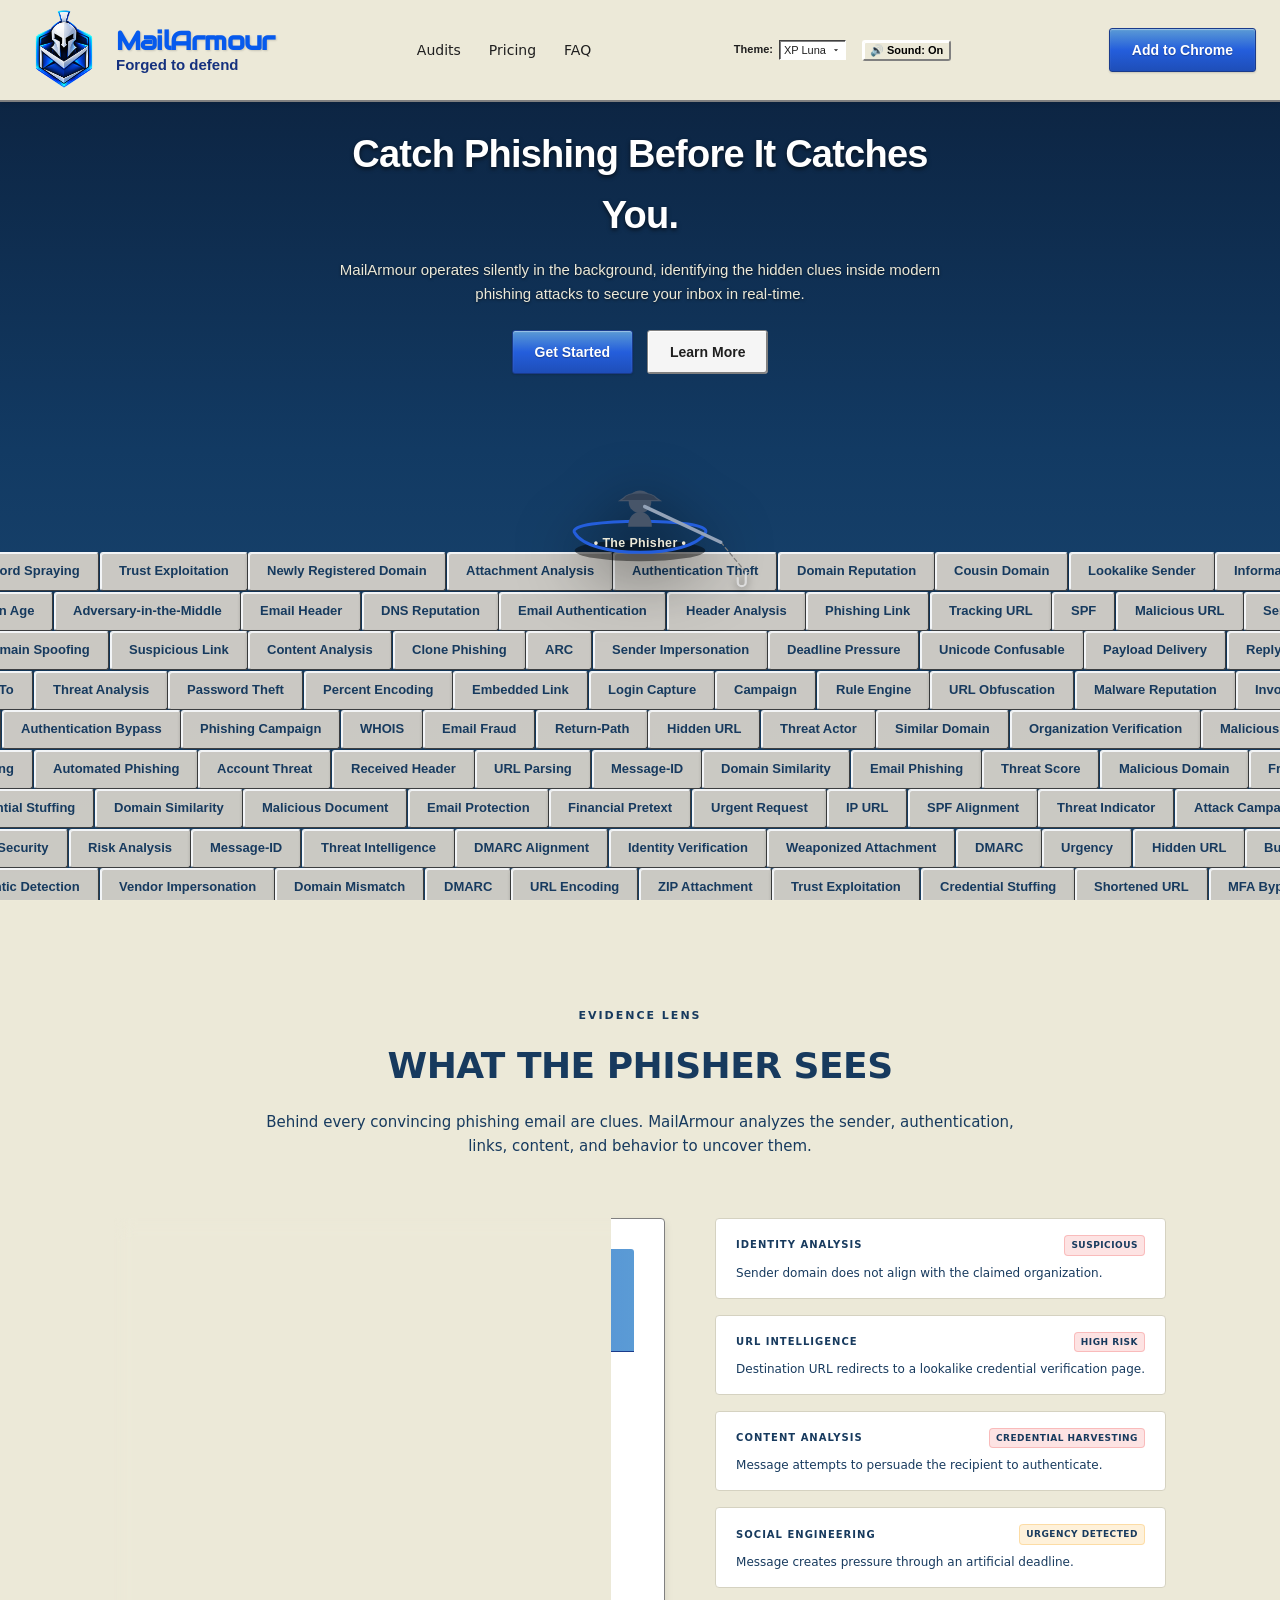
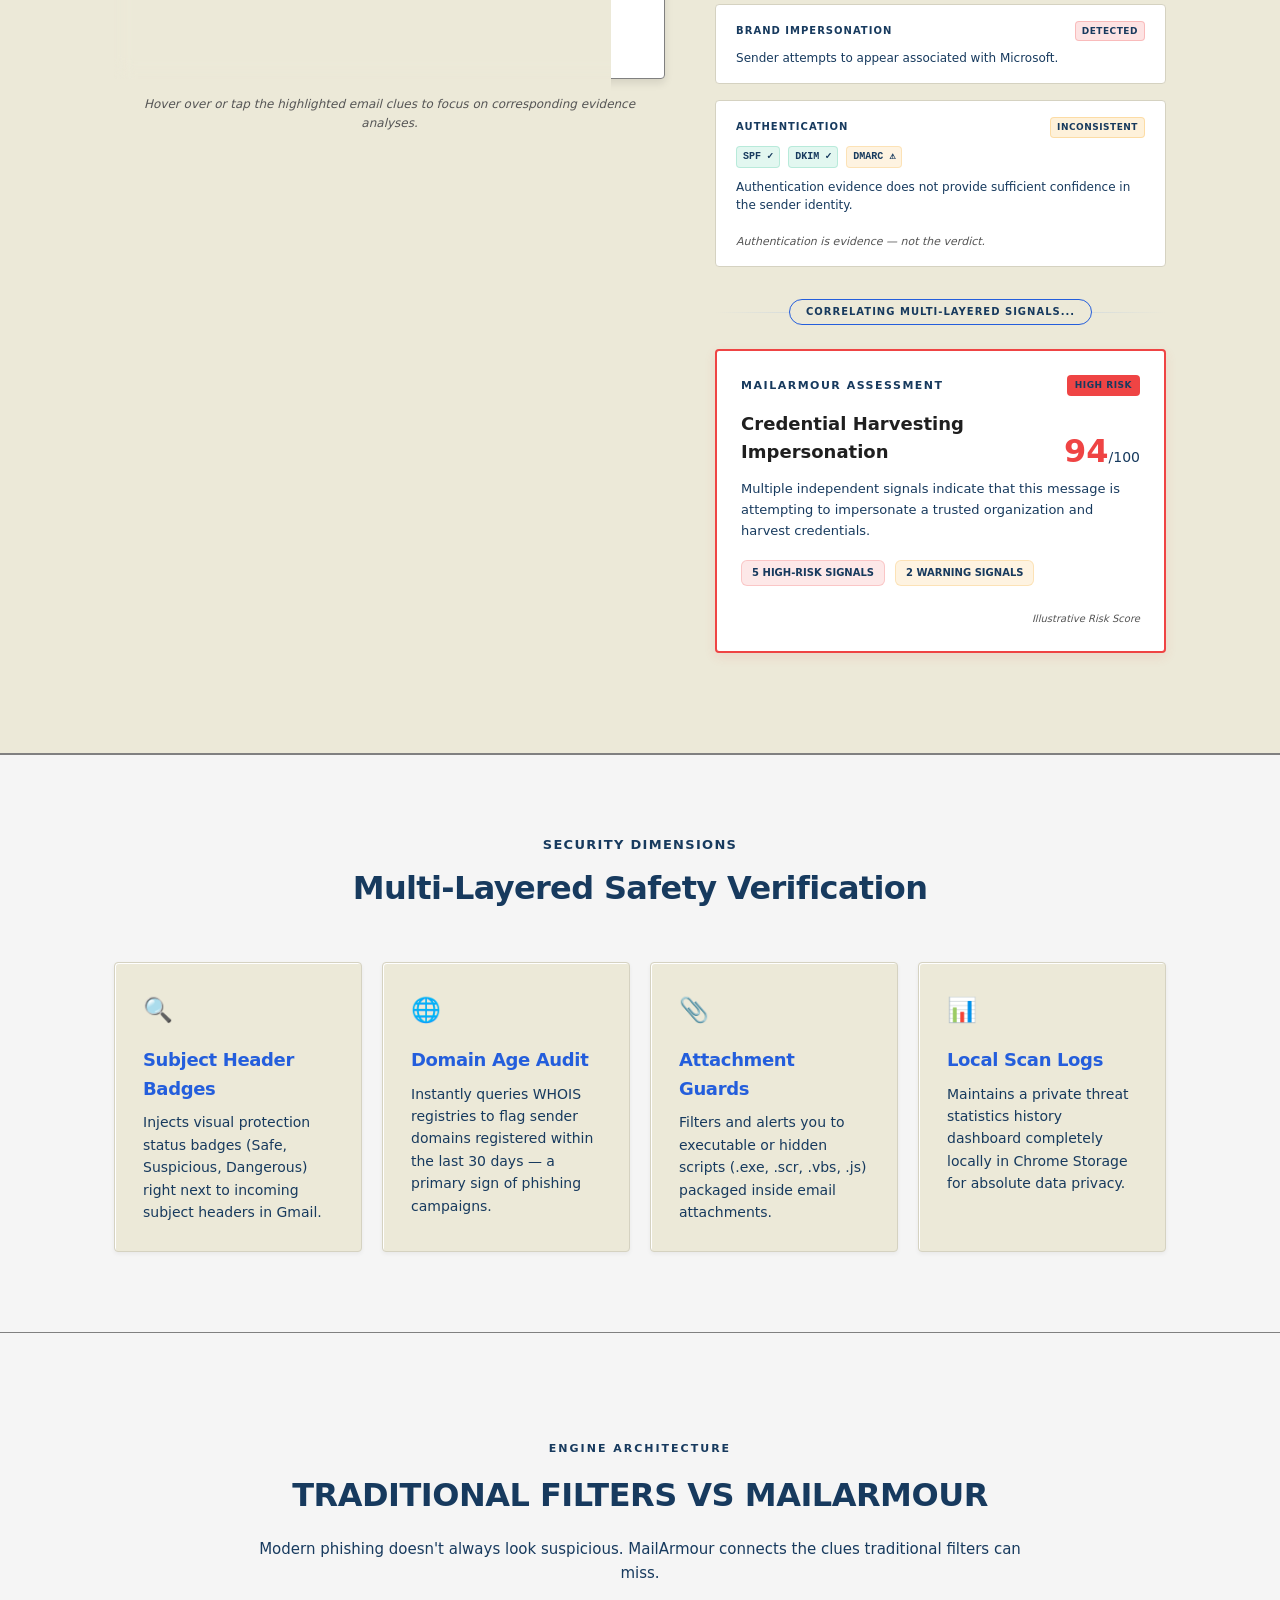
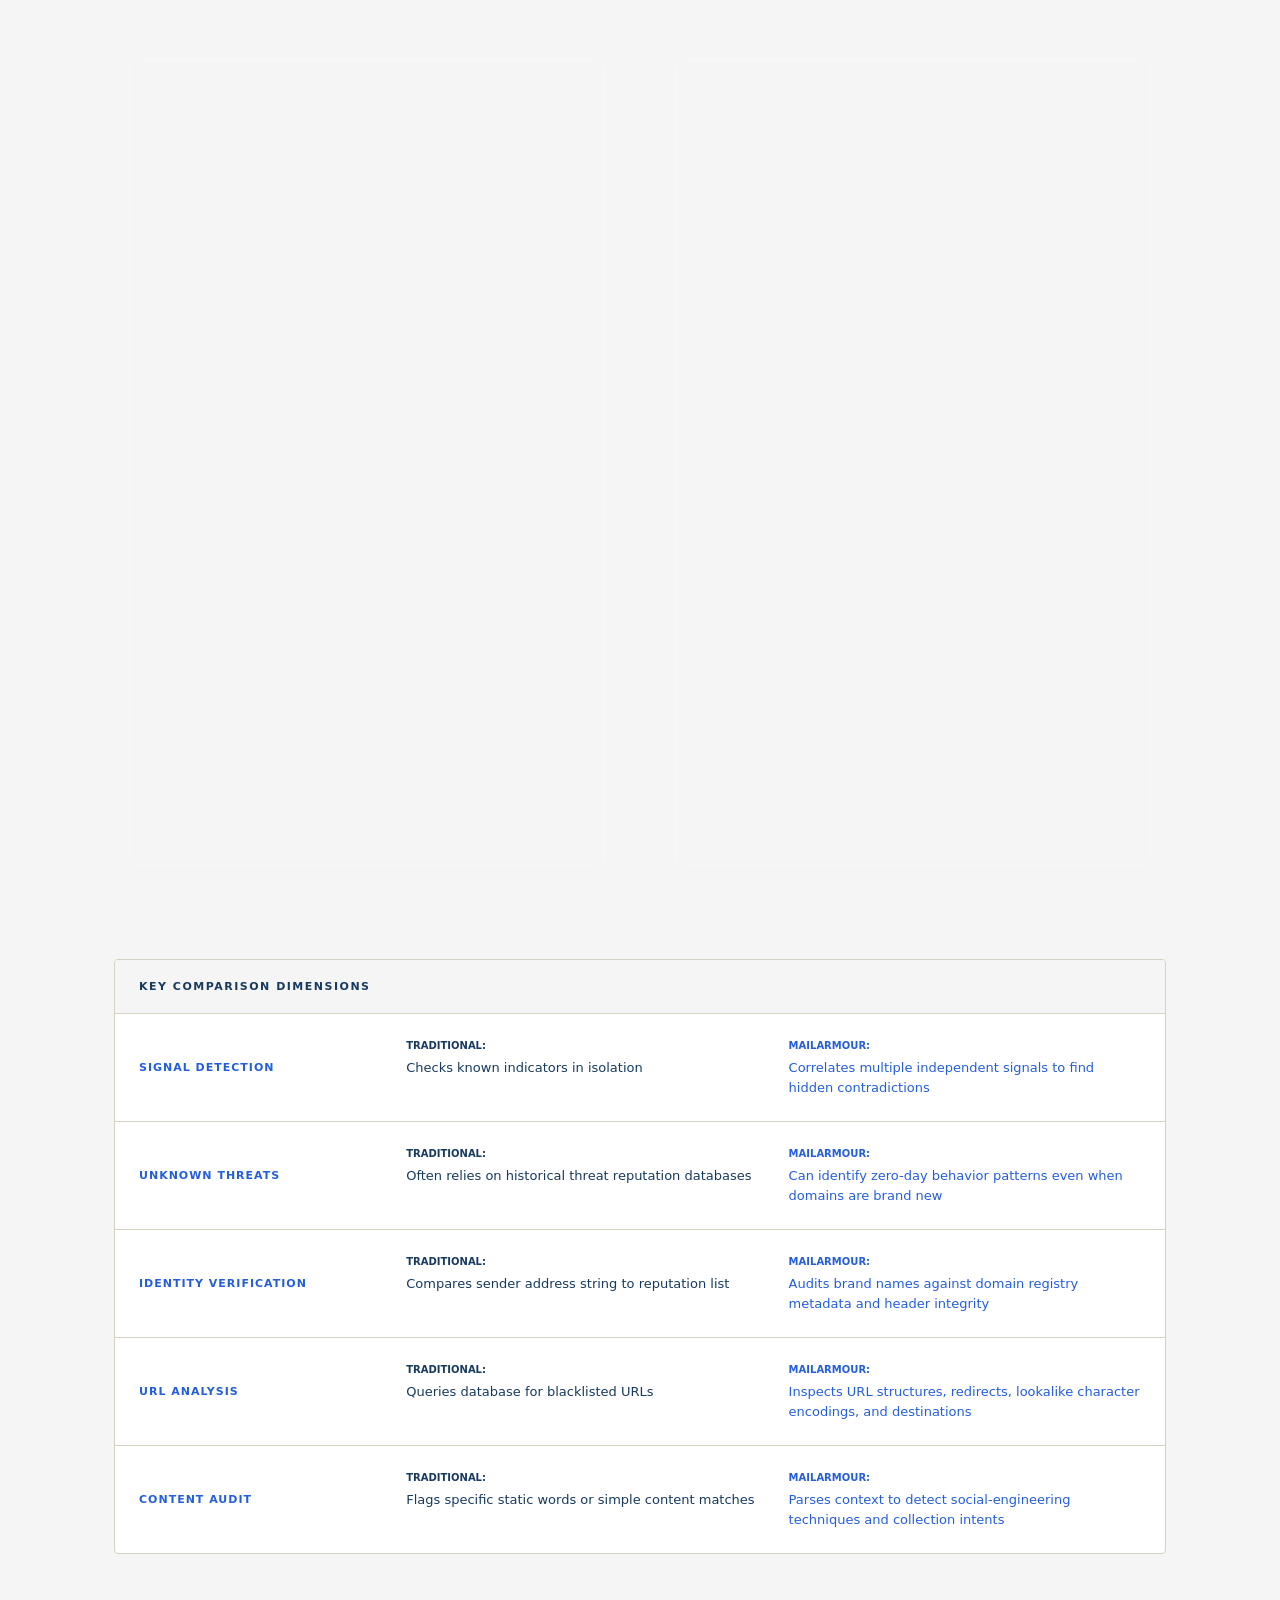
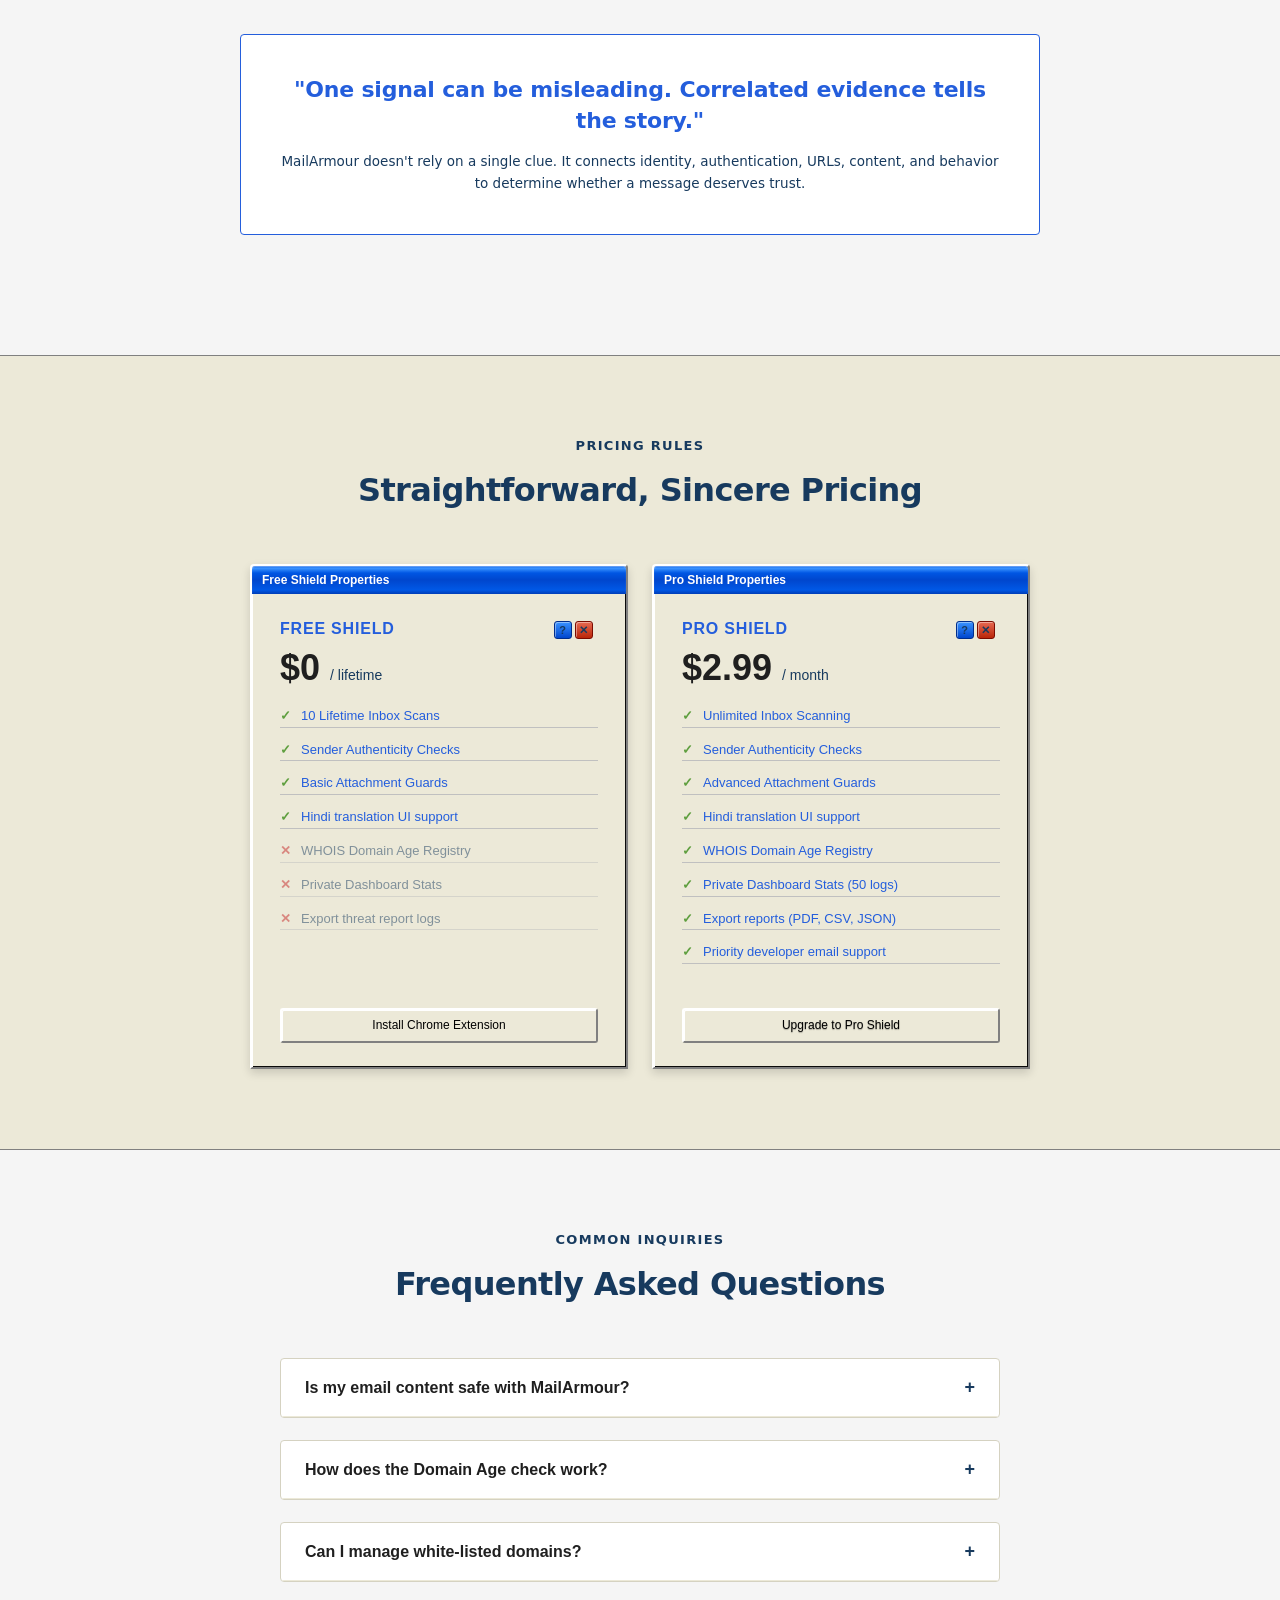
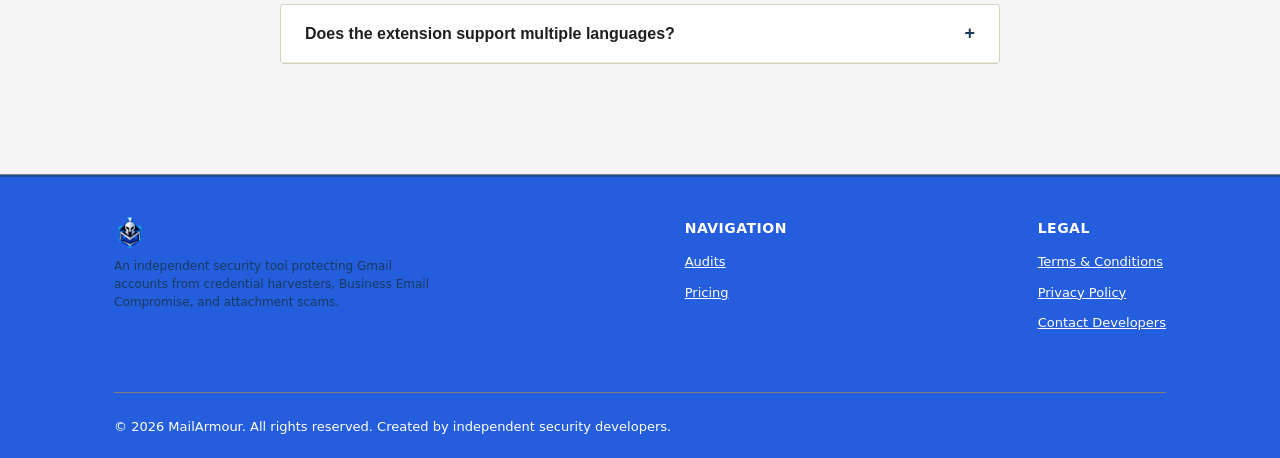
==== commit 81c796e5: "Update MailArmour website" ====
--- a/docs/index.html
+++ b/docs/index.html
@@ -68,7 +68,7 @@
     <!-- Phisher Scene (Phisher's Boat + Phisher + Rod) -->
     <div class="phisher-scene">
       <div id="phisher-speech" class="phisher-speech-bubble">
-        I'm Abi, I'm the Phisher here to explain things. Click on the red bubbles to know more.
+        Hey! I’m Abi, your Phisher guide! I’ll show you how MailArmour spots the bad guys. Click the red buttons to explore
       </div>
       <svg class="phisher-svg" viewBox="0 0 160 160" fill="none" xmlns="http://www.w3.org/2000/svg">
         <!-- Shadow -->
--- a/docs/style.css
+++ b/docs/style.css
@@ -2492,7 +2492,11 @@
   border-bottom: 2px solid #808080 !important;
 }
 .brand-name {
-  color: #245EDC !important;
+  color: #065AED !important; /* Moroccan Blue */
+  text-shadow: 1px 1px 2px rgba(0, 0, 0, 0.15) !important;
+}
+.brand-subtitle {
+  color: #15317E !important; /* Lapis Blue */
 }
 .nav-links a {
   color: #1F1F1F !important;
@@ -2774,26 +2778,130 @@
   color: #1f1f1f !important;
 }
 
-/* Pricing Grid overrides */
+/* Pricing Grid overrides - Windows XP Property Dialog */
 .pricing-card {
-  background: #ffffff !important;
-  border: 1.5px solid #D5D2C1 !important;
-  border-radius: 4px !important;
-  box-shadow: inset 1px 1px 0 #ffffff !important;
+  background: #ECE9D8 !important;
+  border: 2px solid !important;
+  border-top-color: #FFFFFF !important;
+  border-left-color: #FFFFFF !important;
+  border-right-color: #808080 !important;
+  border-bottom-color: #808080 !important;
+  border-radius: 4px 4px 0 0 !important;
+  box-shadow: inset 1px 1px 0px #FFFFFF, inset -1px -1px 0px #0a0a0a, 0px 4px 10px rgba(0, 0, 0, 0.15) !important;
+  position: relative !important;
+  padding-top: 42px !important;
+  padding-bottom: 24px !important;
+  display: flex !important;
+  flex-direction: column !important;
+}
+.pricing-card::before {
+  position: absolute !important;
+  top: 0 !important;
+  left: 0 !important;
+  right: 0 !important;
+  height: 28px !important;
+  background: linear-gradient(180deg, #0058e6, #3a93ff 8%, #0056e3 25%, #0046cd 50%, #0058e6 85%, #003db7) !important;
+  color: #ffffff !important;
+  font-family: 'Tahoma', sans-serif !important;
+  font-size: 12px !important;
+  font-weight: bold !important;
+  line-height: 28px !important;
+  padding-left: 10px !important;
+  border-radius: 3px 3px 0 0 !important;
+  text-align: left !important;
+  box-shadow: inset 0 1px 1px rgba(255,255,255,0.4) !important;
+}
+.pricing-card.free::before {
+  content: "Free Shield Properties" !important;
+}
+.pricing-card.premium::before {
+  content: "Pro Shield Properties" !important;
 }
 .tier-name {
   color: #245edc !important;
-  font-weight: 800 !important;
+  font-family: 'Tahoma', sans-serif !important;
+  font-weight: bold !important;
+  font-size: 16px !important;
+  margin-top: 8px !important;
+  text-align: left !important;
+}
+.xp-btn-help {
+  position: absolute !important;
+  top: 5px !important;
+  right: 26px !important;
+  width: 18px !important;
+  height: 18px !important;
+  background: linear-gradient(180deg, #3A93FF, #0046CD) !important;
+  color: #FFFFFF !important;
+  border: 1px solid #002D8B !important;
+  border-radius: 3px !important;
+  font-family: 'Tahoma', sans-serif !important;
+  font-size: 11px !important;
+  font-weight: bold !important;
+  line-height: 16px !important;
+  text-align: center !important;
+  cursor: pointer !important;
+  box-shadow: inset 1px 1px 0 rgba(255,255,255,0.4) !important;
+}
+.xp-btn-close {
+  position: absolute !important;
+  top: 5px !important;
+  right: 5px !important;
+  width: 18px !important;
+  height: 18px !important;
+  background: linear-gradient(180deg, #E76A52, #B9260A) !important;
+  color: #FFFFFF !important;
+  border: 1px solid #7B0B00 !important;
+  border-radius: 3px !important;
+  font-family: 'Tahoma', sans-serif !important;
+  font-size: 11px !important;
+  font-weight: bold !important;
+  line-height: 16px !important;
+  text-align: center !important;
+  cursor: pointer !important;
+  box-shadow: inset 1px 1px 0 rgba(255,255,255,0.4) !important;
 }
 .tier-price {
   color: #1f1f1f !important;
+  font-family: 'Tahoma', sans-serif !important;
+  text-align: left !important;
+  font-weight: bold !important;
 }
 .features-list li {
   color: #1f1f1f !important;
-  border-bottom: 1px solid #ece9d8 !important;
+  border-bottom: 1px solid #c0c0c0 !important;
+  font-family: 'Tahoma', sans-serif !important;
 }
 .features-list li.unsupported {
   color: #808080 !important;
+}
+.pricing-card.premium::after {
+  display: none !important; /* Hide popular tag overlapping title bar */
+}
+.pricing-card .btn {
+  background: #ECE9D8 !important;
+  color: #000000 !important;
+  border: 2px solid !important;
+  border-top-color: #FFFFFF !important;
+  border-left-color: #FFFFFF !important;
+  border-right-color: #808080 !important;
+  border-bottom-color: #808080 !important;
+  font-family: 'Tahoma', sans-serif !important;
+  font-size: 12px !important;
+  font-weight: normal !important;
+  border-radius: 3px !important;
+  box-shadow: inset 1px 1px 0 #FFFFFF !important;
+  padding: 6px 14px !important;
+  text-decoration: none !important;
+  margin-top: auto !important;
+}
+.pricing-card .btn:hover {
+  background: #EAE5D3 !important;
+  border-color: #FFFFFF #808080 #808080 #FFFFFF !important;
+}
+.pricing-card .btn:active {
+  border-color: #808080 #FFFFFF #FFFFFF #808080 !important;
+  box-shadow: inset 1px 1px 1px rgba(0,0,0,0.15) !important;
 }
 
 /* Dynamic Incident Modal Overrides (XP Dialog style) */
@@ -2981,6 +3089,7 @@
   border-radius: 3px !important;
   color: #1F1F1F !important;
   font-family: 'Tahoma', sans-serif !important;
+  font-weight: 700 !important;
 }
 
 .phisher-speech-bubble::after {
@@ -3114,7 +3223,11 @@
   border-bottom: 2px solid #555555 !important;
 }
 body.xp-dark-theme .brand-name {
-  color: #5B84B0 !important;
+  color: #468FEA !important; /* Moroccan Blue (Dark Theme) */
+  text-shadow: 0 0 8px rgba(70, 143, 234, 0.35) !important; /* Subtle glow shading */
+}
+body.xp-dark-theme .brand-subtitle {
+  color: #789EC8 !important; /* Lapis Blue (Dark Theme) */
 }
 body.xp-dark-theme .nav-links a {
   color: #E6E6E6 !important;
@@ -3360,20 +3473,57 @@
   border-top-color: #555555 !important;
 }
 
-/* Pricing Card overrides */
+/* Pricing Card overrides - Windows XP Royale Noir Property Dialog */
 body.xp-dark-theme .pricing-card {
   background: #242424 !important;
-  border-color: #555555 !important;
-  box-shadow: inset 1px 1px 0 #353535 !important;
+  border: 2px solid !important;
+  border-top-color: #555555 !important;
+  border-left-color: #555555 !important;
+  border-right-color: #111111 !important;
+  border-bottom-color: #111111 !important;
+  box-shadow: inset 1px 1px 0 #353535, 2px 2px 10px rgba(0,0,0,0.5) !important;
+}
+body.xp-dark-theme .pricing-card::before {
+  background: linear-gradient(180deg, #4A4A4A, #2E2E2E 50%, #1A1A1A) !important;
+  color: #FFFFFF !important;
+  border-bottom: 1px solid #111111 !important;
+  box-shadow: inset 0 1px 1px rgba(255,255,255,0.15) !important;
 }
 body.xp-dark-theme .tier-name {
-  color: #85A6CC !important;
+  color: #789EC8 !important;
+}
+body.xp-dark-theme .xp-btn-help {
+  background: linear-gradient(180deg, #5B84B0, #1F3E61) !important;
+  border-color: #111111 !important;
+  box-shadow: inset 1px 1px 0 rgba(255,255,255,0.15) !important;
 }
 body.xp-dark-theme .tier-price {
   color: #E6E6E6 !important;
 }
 body.xp-dark-theme .features-list li {
-  border-bottom-color: #1A1A1A !important;
+  border-bottom-color: #353535 !important;
+  color: #E6E6E6 !important;
+}
+body.xp-dark-theme .features-list li.unsupported {
+  color: #666666 !important;
+}
+body.xp-dark-theme .pricing-card .btn {
+  background: #2E2E2E !important;
+  color: #E6E6E6 !important;
+  border: 2px solid !important;
+  border-top-color: #555555 !important;
+  border-left-color: #555555 !important;
+  border-right-color: #111111 !important;
+  border-bottom-color: #111111 !important;
+  box-shadow: inset 1px 1px 0 #353535 !important;
+}
+body.xp-dark-theme .pricing-card .btn:hover {
+  background: #383838 !important;
+  border-color: #555555 #111111 #111111 #555555 !important;
+}
+body.xp-dark-theme .pricing-card .btn:active {
+  border-color: #111111 #555555 #555555 #111111 !important;
+  box-shadow: inset 1px 1px 1px rgba(0,0,0,0.3) !important;
 }
 
 /* Modal dialog overrides in Dark theme */
@@ -3425,9 +3575,63 @@
   }
 }
 
-
-
-
-
-
-
+/* Retro Sound Toggle Button style overrides */
+.xp-sound-btn {
+  background: #ECE9D8 !important;
+  color: #000000 !important;
+  border: 2px solid !important;
+  border-top-color: #FFFFFF !important;
+  border-left-color: #FFFFFF !important;
+  border-right-color: #808080 !important;
+  border-bottom-color: #808080 !important;
+  font-family: 'Tahoma', sans-serif !important;
+  font-size: 11px !important;
+  font-weight: bold !important;
+  border-radius: 3px !important;
+  box-shadow: inset 1px 1px 0 #FFFFFF !important;
+  padding: 2px 6px !important;
+  cursor: pointer !important;
+  display: inline-flex !important;
+  align-items: center !important;
+  gap: 4px !important;
+  text-decoration: none !important;
+  margin-left: 10px !important;
+}
+.xp-sound-btn:hover {
+  background: #EAE5D3 !important;
+}
+.xp-sound-btn:active {
+  border-color: #808080 #FFFFFF #FFFFFF #808080 !important;
+  box-shadow: inset 1px 1px 1px rgba(0,0,0,0.15) !important;
+}
+body.xp-dark-theme .xp-sound-btn {
+  background: #2E2E2E !important;
+  color: #E6E6E6 !important;
+  border-top-color: #555555 !important;
+  border-left-color: #555555 !important;
+  border-right-color: #111111 !important;
+  border-bottom-color: #111111 !important;
+  box-shadow: inset 1px 1px 0 #353535 !important;
+}
+body.xp-dark-theme .xp-sound-btn:hover {
+  background: #383838 !important;
+}
+body.xp-dark-theme .xp-sound-btn:active {
+  border-color: #111111 #555555 #555555 #111111 !important;
+}
+
+.xp-alert-body {
+  background: #ECE9D8 !important;
+  color: #000000 !important;
+}
+body.xp-dark-theme .xp-alert-body {
+  background: #242424 !important;
+  color: #E6E6E6 !important;
+}
+
+
+
+
+
+
+
